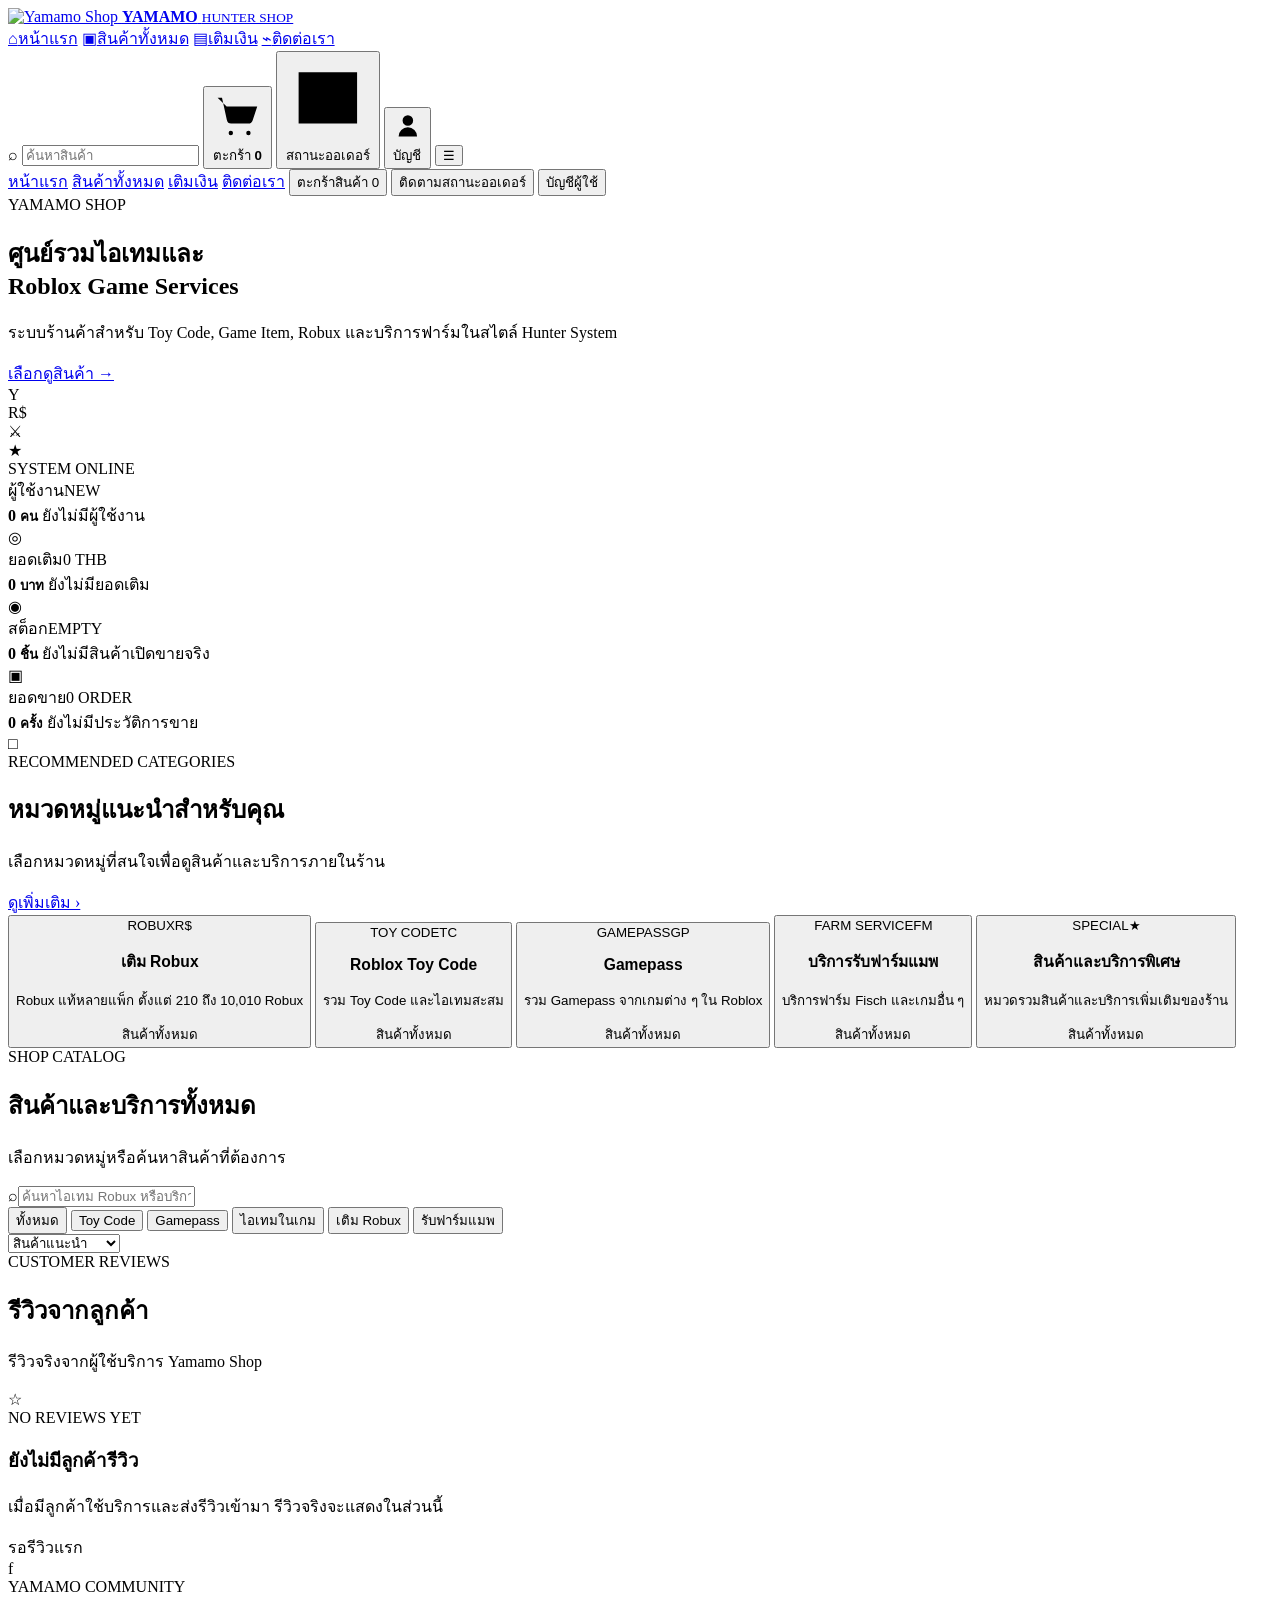
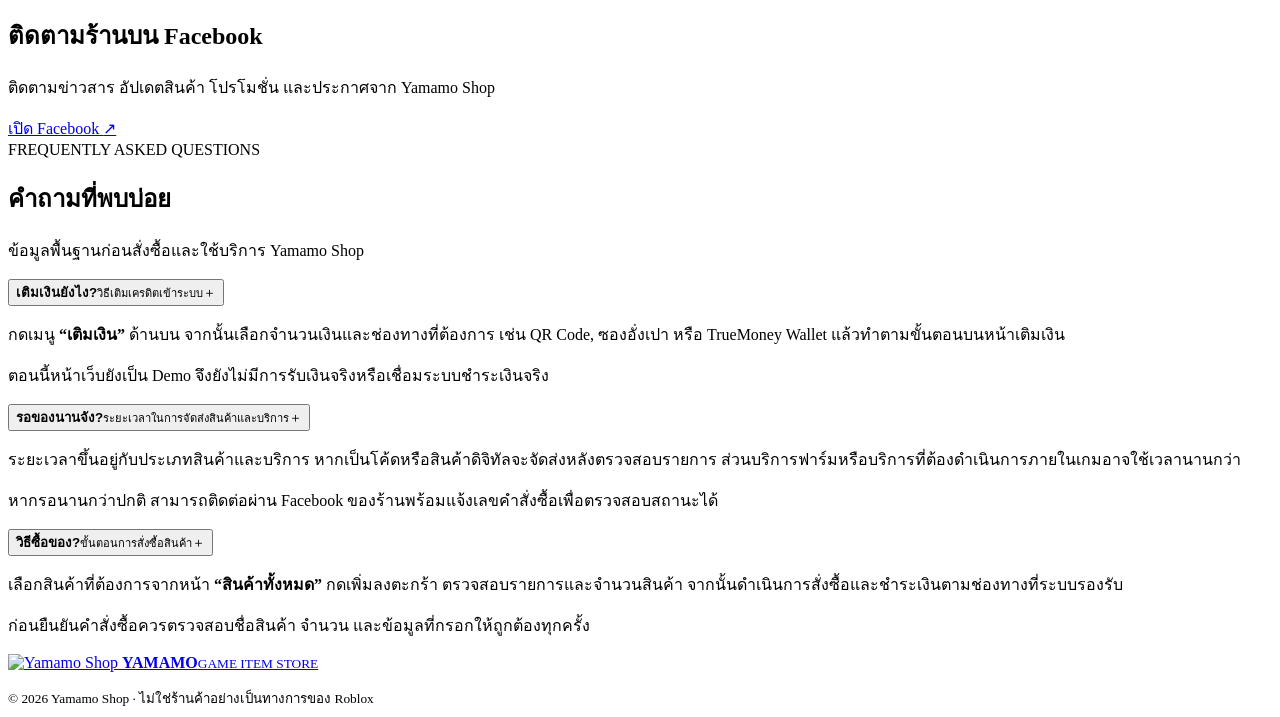
==== index.html @ cb83824d "Add Yamamo Shop homepage" ====
<!doctype html>
<html lang="th">
<head>
<meta charset="UTF-8">
<meta name="viewport" content="width=device-width,initial-scale=1">
<title>Yamamo Shop Preview</title>
<link rel="stylesheet" href="styles-1.css">
<link rel="stylesheet" href="styles-2.css">
<link rel="stylesheet" href="styles-3.css">
<link rel="stylesheet" href="styles-4.css">
<link rel="stylesheet" href="styles-5.css">
  <link rel="icon" type="image/webp" href="assets/yamamo-logo.webp">
</head>
<body>

<header class="site-header">
  <div class="nav-shell nav-list-style">
    <a class="brand brand-horizontal" href="#top" aria-label="Yamamo Shop">
      <span class="brand-badge brand-image">
          <img src="assets/yamamo-logo.webp" alt="Yamamo Shop">
        </span>
      <span class="brand-text">
        <strong>YAMAMO</strong>
        <small>HUNTER SHOP</small>
      </span>
    </a>

    <nav class="main-menu" aria-label="เมนูหลัก">
      <a href="#top" class="active"><span class="menu-icon">⌂</span><span>หน้าแรก</span></a>
      <a href="#store"><span class="menu-icon">▣</span><span>สินค้าทั้งหมด</span></a>
      <a href="./topup.html"><span class="menu-icon">▤</span><span>เติมเงิน</span></a>
      <a href="#contact"><span class="menu-icon">⌁</span><span>ติดต่อเรา</span></a>
    </nav>

    <div class="nav-actions">
      <label class="nav-search list-search">
        <span class="search-icon">⌕</span>
        <input id="header-search" placeholder="ค้นหาสินค้า" aria-label="ค้นหาสินค้า" />
      </label>

      <button class="nav-cart-button" type="button" data-action="cart" aria-label="ตะกร้าสินค้า" title="ตะกร้าสินค้า">
        <svg viewBox="0 0 24 24" aria-hidden="true"><path d="M3 4h2l2.2 10.1a2 2 0 0 0 2 1.6h7.8a2 2 0 0 0 1.9-1.4L21 8H7.1M10 20a1 1 0 1 1-2 0 1 1 0 0 1 2 0Zm8 0a1 1 0 1 1-2 0 1 1 0 0 1 2 0Z"/></svg>
        <span class="nav-cart-label">ตะกร้า</span>
        <b id="cart-count">0</b>
      </button>

      <button class="order-status-button" type="button" data-action="order-status" aria-label="ติดตามคำสั่งซื้อ" title="ติดตามคำสั่งซื้อ">
        <svg viewBox="0 0 24 24" aria-hidden="true"><path d="M4 5h16v14H4zM8 9h8M8 13h5"/></svg>
        <span>สถานะออเดอร์</span>
      </button>

      <button class="account-button" type="button" data-action="account" aria-label="บัญชีผู้ใช้" title="บัญชีผู้ใช้">
        <svg viewBox="0 0 24 24" aria-hidden="true"><path d="M12 12a4 4 0 1 0 0-8 4 4 0 0 0 0 8Zm7 8a7 7 0 0 0-14 0"/></svg>
        <span>บัญชี</span>
      </button>

      <button class="mobile-menu-toggle" type="button" aria-label="เปิดเมนู" data-action="mobile-menu">☰</button>
    </div>
  </div>

  <div class="mobile-menu-panel" id="mobile-menu-panel">
    <a href="#top">หน้าแรก</a>
    <a href="#store">สินค้าทั้งหมด</a>
    <a href="./topup.html">เติมเงิน</a>
    <a href="#contact">ติดต่อเรา</a>
    <button type="button" data-action="cart">ตะกร้าสินค้า <span id="mobile-cart-count">0</span></button>
    <button type="button" data-action="order-status">ติดตามสถานะออเดอร์</button>
    <button type="button" data-action="account">บัญชีผู้ใช้</button>
  </div>
</header>

<main id="top">
  <section class="hero-banner">
    <div class="banner-glow glow-a"></div>
    <div class="banner-glow glow-b"></div>
    <div class="banner-grid"></div>
    <div class="banner-copy">
      <span class="banner-kicker">YAMAMO SHOP</span>
      <h1>ศูนย์รวมไอเทมและ<br><span>Roblox Game Services</span></h1>
      <p>ระบบร้านค้าสำหรับ Toy Code, Game Item, Robux และบริการฟาร์มในสไตล์ Hunter System</p>
      <a href="#store" class="banner-cta">เลือกดูสินค้า <span>→</span></a>
    </div>
    <div class="banner-visual" aria-hidden="true">
      <div class="orb orb-1">Y</div>
      <div class="orb orb-2">R$</div>
      <div class="orb orb-3">⚔</div>
      <div class="orb orb-4">★</div>
    </div>
    <div class="system-panel"><span class="system-dot"></span><span>SYSTEM ONLINE</span></div>
    <div class="system-lines" aria-hidden="true"></div>
  </section>

  <section class="shop-stats reveal-zone" aria-label="สถิติร้าน">
    <article class="stat-card system-stat">
      <div class="stat-copy">
        <div class="stat-topline"><span class="stat-label">ผู้ใช้งาน</span><span class="stat-chip neutral">NEW</span></div>
        <strong class="stat-value">0 <small>คน</small></strong>
        <span class="stat-sub">ยังไม่มีผู้ใช้งาน</span>
      </div>
      <span class="stat-icon system-ring">◎</span><span class="hud-corner hud-tl"></span><span class="hud-corner hud-br"></span>
    </article>

    <article class="stat-card system-stat">
      <div class="stat-copy">
        <div class="stat-topline"><span class="stat-label">ยอดเติม</span><span class="stat-chip neutral">0 THB</span></div>
        <strong class="stat-value">0 <small>บาท</small></strong>
        <span class="stat-sub">ยังไม่มียอดเติม</span>
      </div>
      <span class="stat-icon system-ring">◉</span><span class="hud-corner hud-tl"></span><span class="hud-corner hud-br"></span>
    </article>

    <article class="stat-card system-stat">
      <div class="stat-copy">
        <div class="stat-topline"><span class="stat-label">สต็อก</span><span class="stat-chip neutral">EMPTY</span></div>
        <strong class="stat-value">0 <small>ชิ้น</small></strong>
        <span class="stat-sub">ยังไม่มีสินค้าเปิดขายจริง</span>
      </div>
      <span class="stat-icon system-ring">▣</span><span class="hud-corner hud-tl"></span><span class="hud-corner hud-br"></span>
    </article>

    <article class="stat-card system-stat">
      <div class="stat-copy">
        <div class="stat-topline"><span class="stat-label">ยอดขาย</span><span class="stat-chip neutral">0 ORDER</span></div>
        <strong class="stat-value">0 <small>ครั้ง</small></strong>
        <span class="stat-sub">ยังไม่มีประวัติการขาย</span>
      </div>
      <span class="stat-icon system-ring">□</span><span class="hud-corner hud-tl"></span><span class="hud-corner hud-br"></span>
    </article>
  </section>

  <section class="category-section reveal-zone" id="categories">
    <div class="category-heading">
      <div>
        <span class="eyebrow">RECOMMENDED CATEGORIES</span>
        <h2>หมวดหมู่แนะนำสำหรับคุณ</h2>
        <p>เลือกหมวดหมู่ที่สนใจเพื่อดูสินค้าและบริการภายในร้าน</p>
      </div>
      <a class="category-more" href="#store">ดูเพิ่มเติม <span>›</span></a>
    </div>

    <div class="category-grid">
      <button class="category-card" data-category="robux">
        <div class="category-banner category-blue"><span class="category-badge">ROBUX</span><span class="category-big-icon">R$</span><div class="category-lines"></div></div>
        <div class="category-info"><div><h3>เติม Robux</h3><p>Robux แท้หลายแพ็ก ตั้งแต่ 210 ถึง 10,010 Robux</p></div><span class="category-button">สินค้าทั้งหมด</span></div>
      </button>

      <button class="category-card" data-category="toycode">
        <div class="category-banner category-violet"><span class="category-badge">TOY CODE</span><span class="category-big-icon">TC</span><div class="category-lines"></div></div>
        <div class="category-info"><div><h3>Roblox Toy Code</h3><p>รวม Toy Code และไอเทมสะสม</p></div><span class="category-button">สินค้าทั้งหมด</span></div>
      </button>

      <button class="category-card" data-category="gamepass">
        <div class="category-banner category-indigo"><span class="category-badge">GAMEPASS</span><span class="category-big-icon">GP</span><div class="category-lines"></div></div>
        <div class="category-info"><div><h3>Gamepass</h3><p>รวม Gamepass จากเกมต่าง ๆ ใน Roblox</p></div><span class="category-button">สินค้าทั้งหมด</span></div>
      </button>

      <button class="category-card" data-category="farm">
        <div class="category-banner category-purple"><span class="category-badge">FARM SERVICE</span><span class="category-big-icon">FM</span><div class="category-lines"></div></div>
        <div class="category-info"><div><h3>บริการรับฟาร์มแมพ</h3><p>บริการฟาร์ม Fisch และเกมอื่น ๆ</p></div><span class="category-button">สินค้าทั้งหมด</span></div>
      </button>

      <button class="category-card" data-category="items">
        <div class="category-banner category-night"><span class="category-badge">SPECIAL</span><span class="category-big-icon">★</span><div class="category-lines"></div></div>
        <div class="category-info"><div><h3>สินค้าและบริการพิเศษ</h3><p>หมวดรวมสินค้าและบริการเพิ่มเติมของร้าน</p></div><span class="category-button">สินค้าทั้งหมด</span></div>
      </button>
    </div>
  </section>

  <section class="store reveal-zone" id="store">
    <div class="store-heading">
      <div><span class="eyebrow">SHOP CATALOG</span><h2>สินค้าและบริการทั้งหมด</h2><p>เลือกหมวดหมู่หรือค้นหาสินค้าที่ต้องการ</p></div>
      <label class="catalog-search"><span>⌕</span><input id="search" placeholder="ค้นหาไอเทม Robux หรือบริการ..." /></label>
    </div>

    <div class="filter-row">
      <div class="filters" id="filters">
        <button class="selected" data-filter="all">ทั้งหมด</button>
        <button data-filter="toycode">Toy Code</button>
        <button data-filter="gamepass">Gamepass</button>
        <button data-filter="items">ไอเทมในเกม</button>
        <button data-filter="robux">เติม Robux</button>
        <button data-filter="farm">รับฟาร์มแมพ</button>
      </div>
      <select id="sort" aria-label="เรียงสินค้า">
        <option value="featured">สินค้าแนะนำ</option>
        <option value="low">ราคา: ต่ำ → สูง</option>
        <option value="high">ราคา: สูง → ต่ำ</option>
      </select>
    </div>

    <div id="products" class="product-grid"></div>
  </section>

  <section class="reviews reveal-zone" aria-labelledby="reviews-title">
    <div class="review-heading">
      <div><span class="eyebrow">CUSTOMER REVIEWS</span><h2 id="reviews-title">รีวิวจากลูกค้า</h2><p>รีวิวจริงจากผู้ใช้บริการ Yamamo Shop</p></div>
    </div>
    <div class="empty-review-card">
      <div class="empty-review-icon">☆</div>
      <div class="empty-review-copy"><span class="empty-review-kicker">NO REVIEWS YET</span><h3>ยังไม่มีลูกค้ารีวิว</h3><p>เมื่อมีลูกค้าใช้บริการและส่งรีวิวเข้ามา รีวิวจริงจะแสดงในส่วนนี้</p></div>
      <div class="empty-review-status"><span class="status-pulse"></span>รอรีวิวแรก</div>
    </div>
  </section>
</main>

<section class="facebook-section reveal-zone" aria-label="Facebook">
  <div class="facebook-card">
    <div class="facebook-left">
      <div class="facebook-icon" aria-hidden="true">f</div>
      <div class="facebook-copy"><span class="facebook-kicker">YAMAMO COMMUNITY</span><h2>ติดตามร้านบน Facebook</h2><p>ติดตามข่าวสาร อัปเดตสินค้า โปรโมชั่น และประกาศจาก Yamamo Shop</p></div>
    </div>
    <a class="facebook-button" href="https://www.facebook.com/profile.php?id=100072035561950" target="_blank" rel="noopener noreferrer">เปิด Facebook <span>↗</span></a>
  </div>
</section>

<section class="faq-section reveal-zone" id="faq">
  <div class="faq-heading"><div><span class="eyebrow">FREQUENTLY ASKED QUESTIONS</span><h2>คำถามที่พบบ่อย</h2><p>ข้อมูลพื้นฐานก่อนสั่งซื้อและใช้บริการ Yamamo Shop</p></div></div>

  <div class="faq-list">
    <article class="faq-item">
      <button class="faq-question" type="button" aria-expanded="false"><span><b>เติมเงินยังไง?</b><small>วิธีเติมเครดิตเข้าระบบ</small></span><span class="faq-toggle">＋</span></button>
      <div class="faq-answer"><div><p>กดเมนู <strong>“เติมเงิน”</strong> ด้านบน จากนั้นเลือกจำนวนเงินและช่องทางที่ต้องการ เช่น QR Code, ซองอั่งเปา หรือ TrueMoney Wallet แล้วทำตามขั้นตอนบนหน้าเติมเงิน</p><p class="faq-note">ตอนนี้หน้าเว็บยังเป็น Demo จึงยังไม่มีการรับเงินจริงหรือเชื่อมระบบชำระเงินจริง</p></div></div>
    </article>

    <article class="faq-item">
      <button class="faq-question" type="button" aria-expanded="false"><span><b>รอของนานจัง?</b><small>ระยะเวลาในการจัดส่งสินค้าและบริการ</small></span><span class="faq-toggle">＋</span></button>
      <div class="faq-answer"><div><p>ระยะเวลาขึ้นอยู่กับประเภทสินค้าและบริการ หากเป็นโค้ดหรือสินค้าดิจิทัลจะจัดส่งหลังตรวจสอบรายการ ส่วนบริการฟาร์มหรือบริการที่ต้องดำเนินการภายในเกมอาจใช้เวลานานกว่า</p><p class="faq-note">หากรอนานกว่าปกติ สามารถติดต่อผ่าน Facebook ของร้านพร้อมแจ้งเลขคำสั่งซื้อเพื่อตรวจสอบสถานะได้</p></div></div>
    </article>

    <article class="faq-item">
      <button class="faq-question" type="button" aria-expanded="false"><span><b>วิธีซื้อของ?</b><small>ขั้นตอนการสั่งซื้อสินค้า</small></span><span class="faq-toggle">＋</span></button>
      <div class="faq-answer"><div><p>เลือกสินค้าที่ต้องการจากหน้า <strong>“สินค้าทั้งหมด”</strong> กดเพิ่มลงตะกร้า ตรวจสอบรายการและจำนวนสินค้า จากนั้นดำเนินการสั่งซื้อและชำระเงินตามช่องทางที่ระบบรองรับ</p><p class="faq-note">ก่อนยืนยันคำสั่งซื้อควรตรวจสอบชื่อสินค้า จำนวน และข้อมูลที่กรอกให้ถูกต้องทุกครั้ง</p></div></div>
    </article>
  </div>
</section>

<footer class="site-footer" id="contact">
  <a class="brand footer-brand" href="#top">
    <span class="brand-badge brand-image"><img src="assets/yamamo-logo.webp" alt="Yamamo Shop"></span>
    <span class="brand-text"><strong>YAMAMO</strong><small>GAME ITEM STORE</small></span>
  </a>
  <p></p>
  <small>© 2026 Yamamo Shop · ไม่ใช่ร้านค้าอย่างเป็นทางการของ Roblox</small>
</footer>

<dialog id="modal">
  <div class="modal-top"><strong id="modal-label">YAMAMO SHOP</strong><button id="close-modal" aria-label="ปิด">✕</button></div>
  <div id="modal-body"></div>
</dialog>

<div id="toast" role="status"></div>

<script src="app-1.js"></script>
<script src="app-2.js"></script>
</body>
</html>
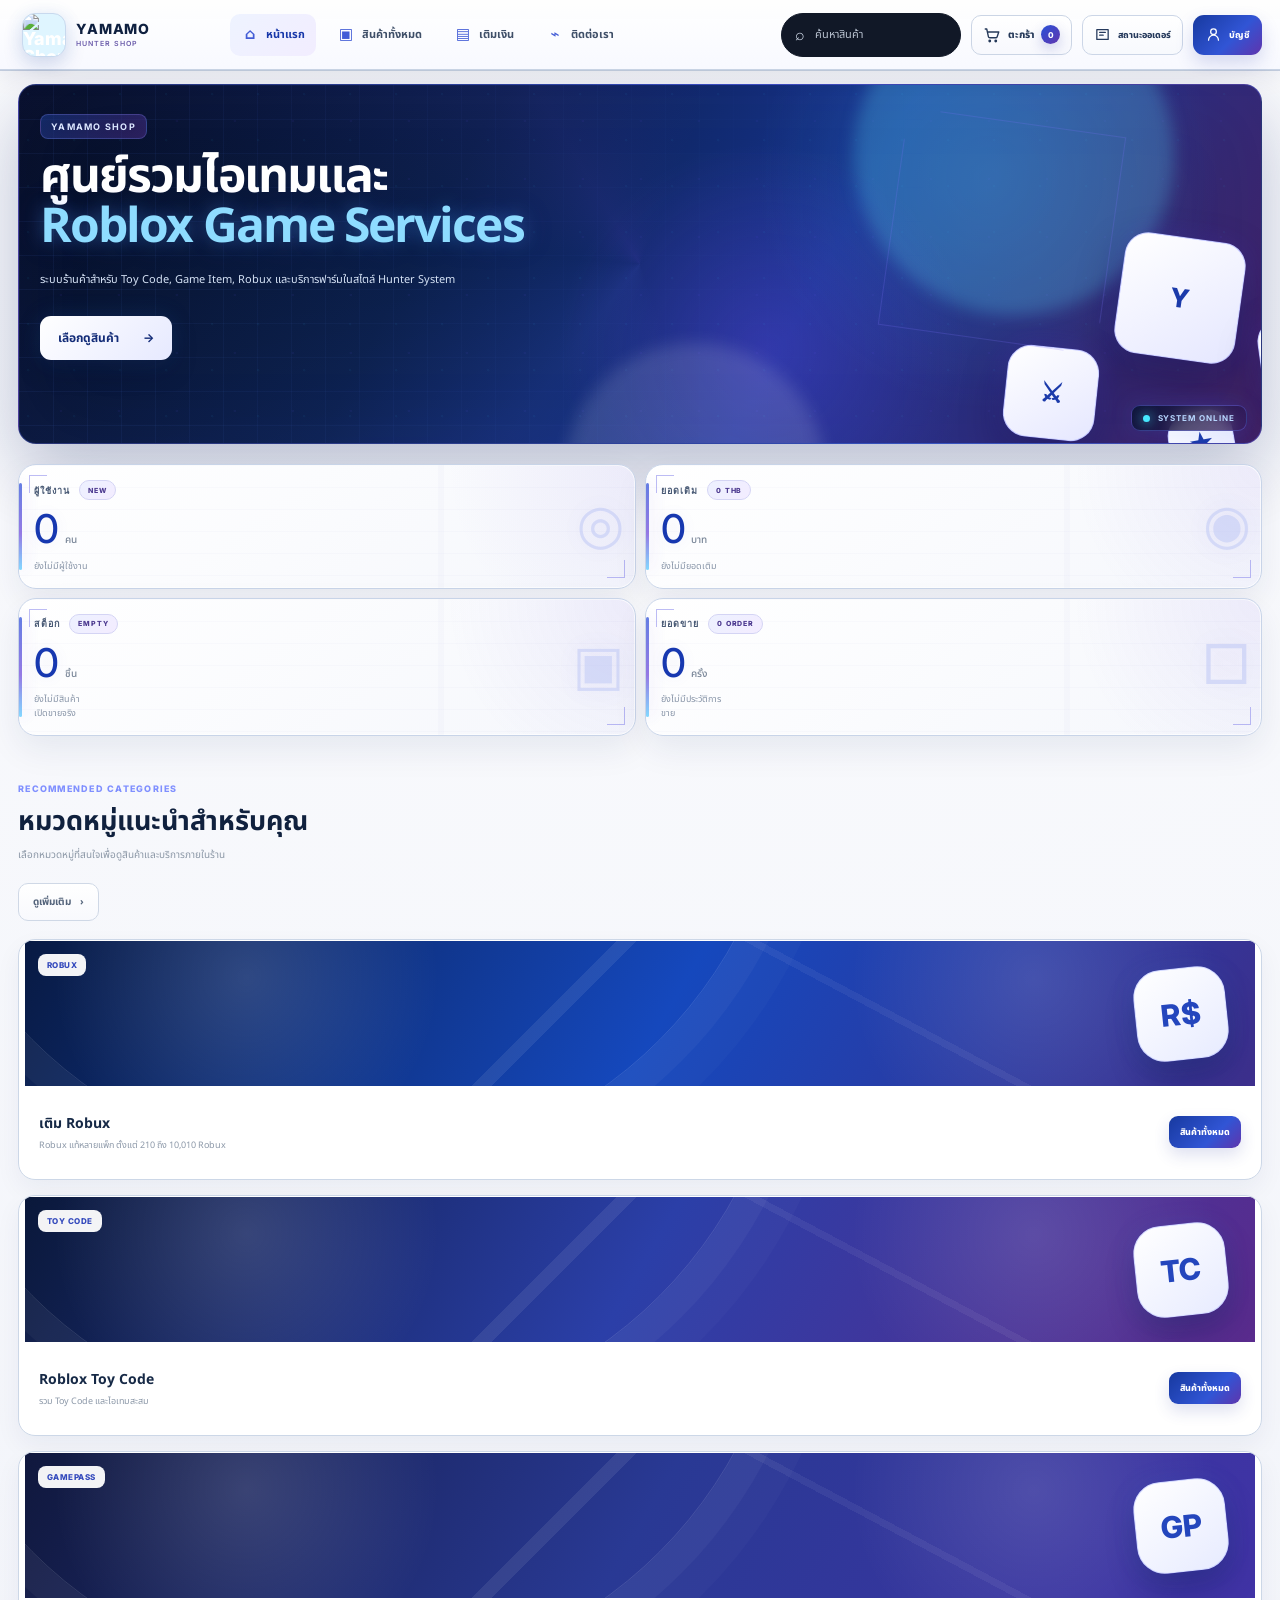
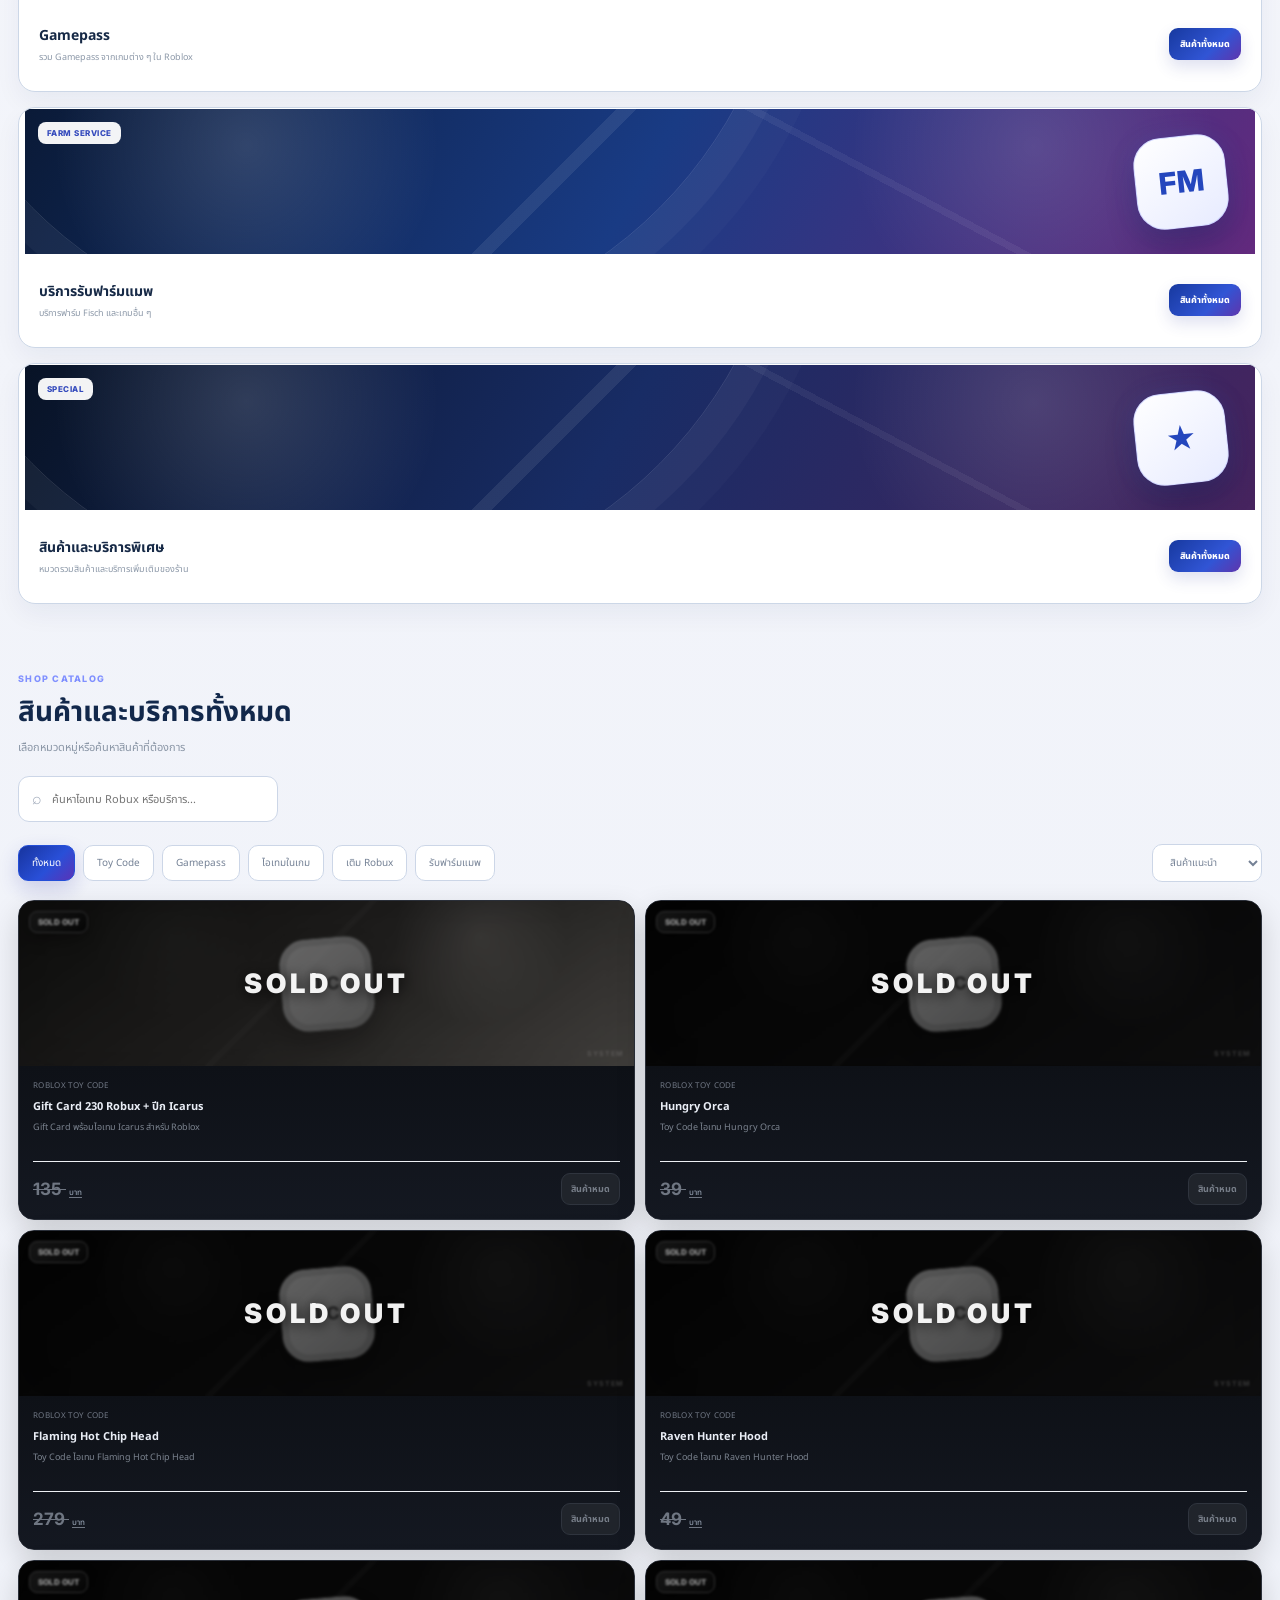
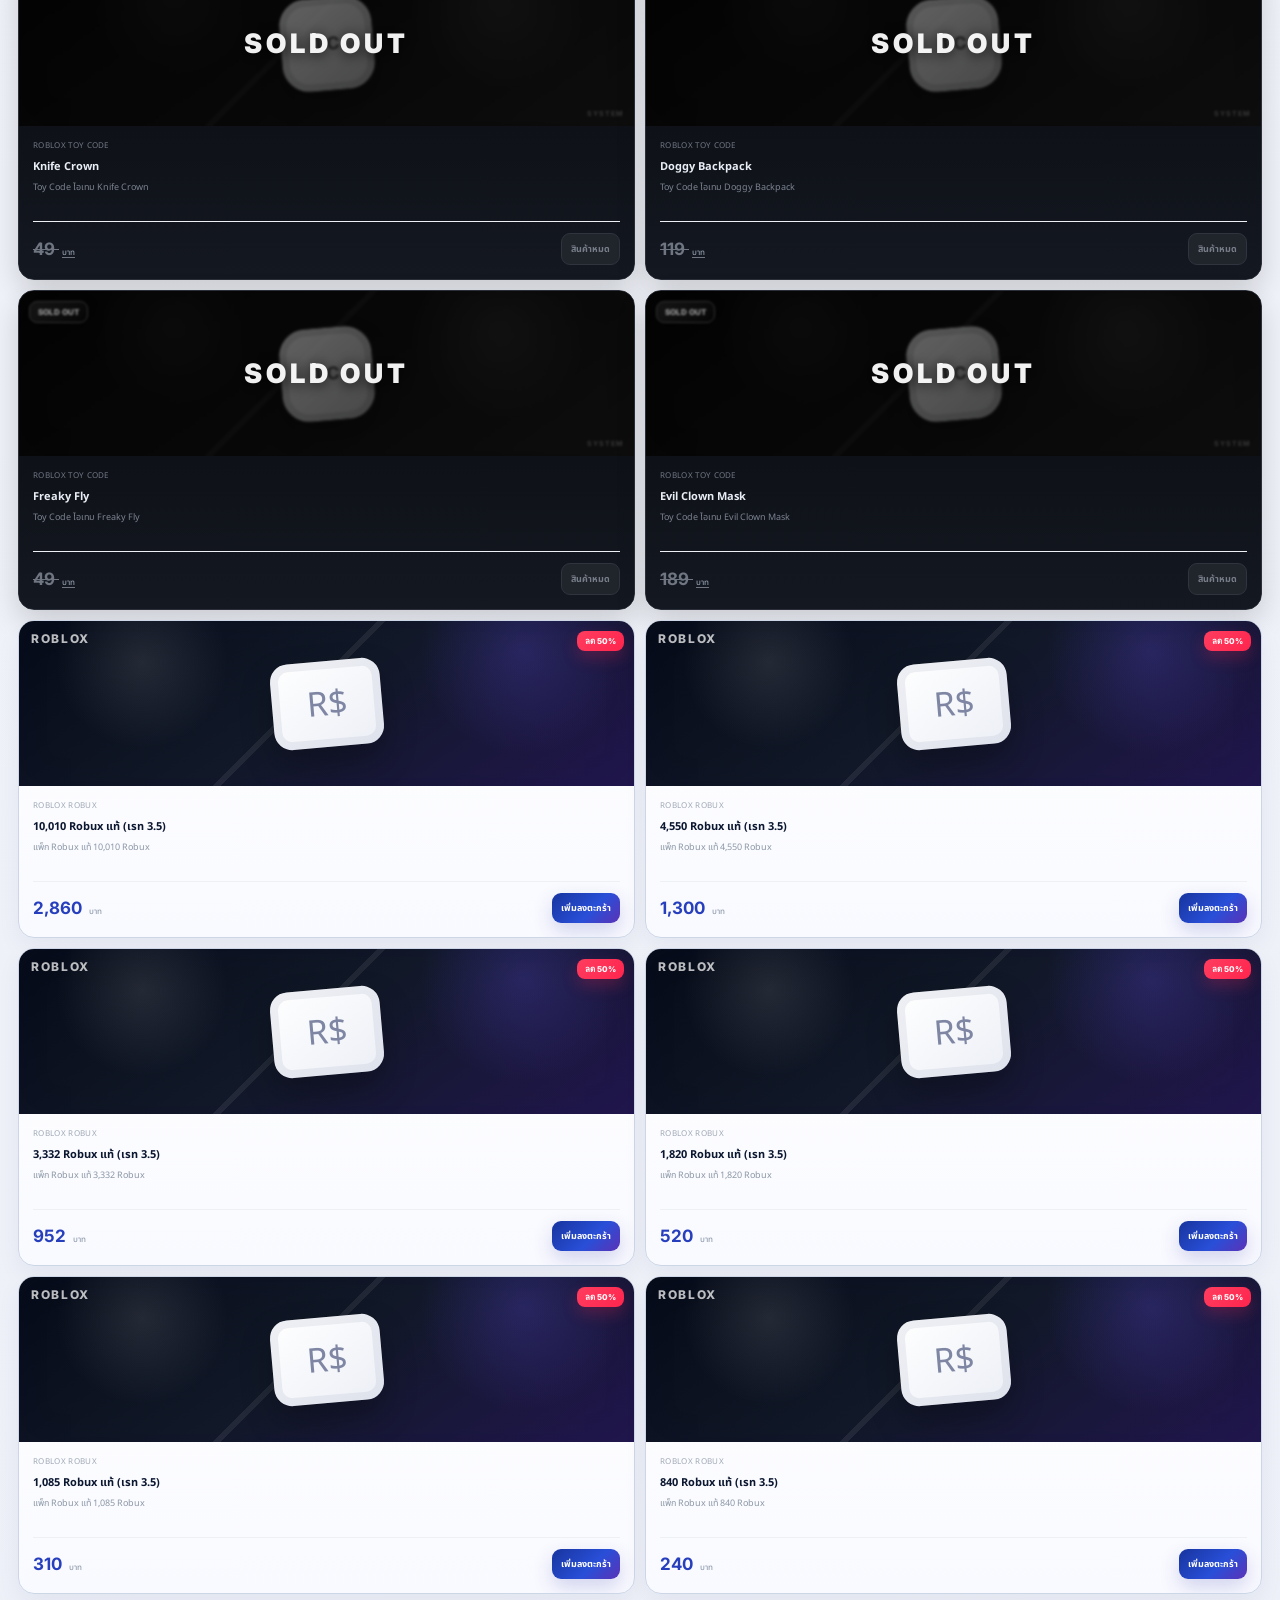
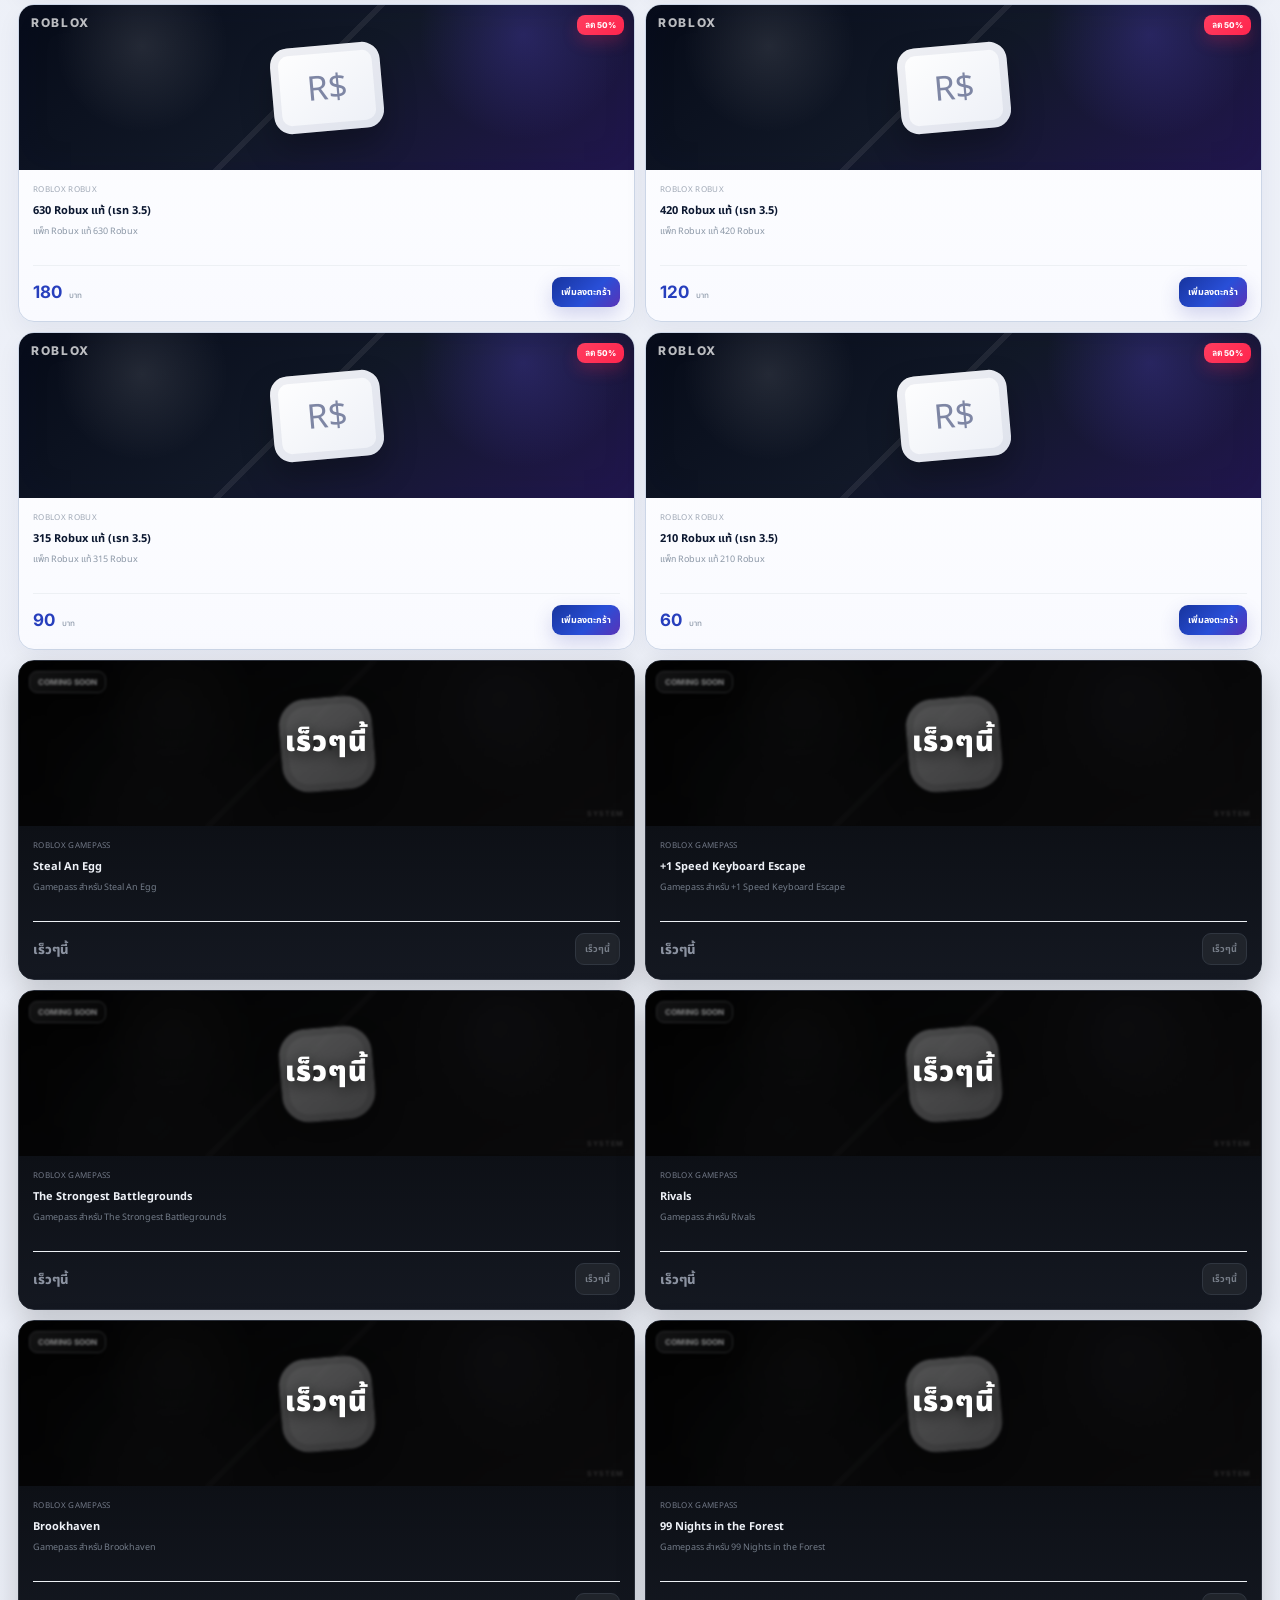
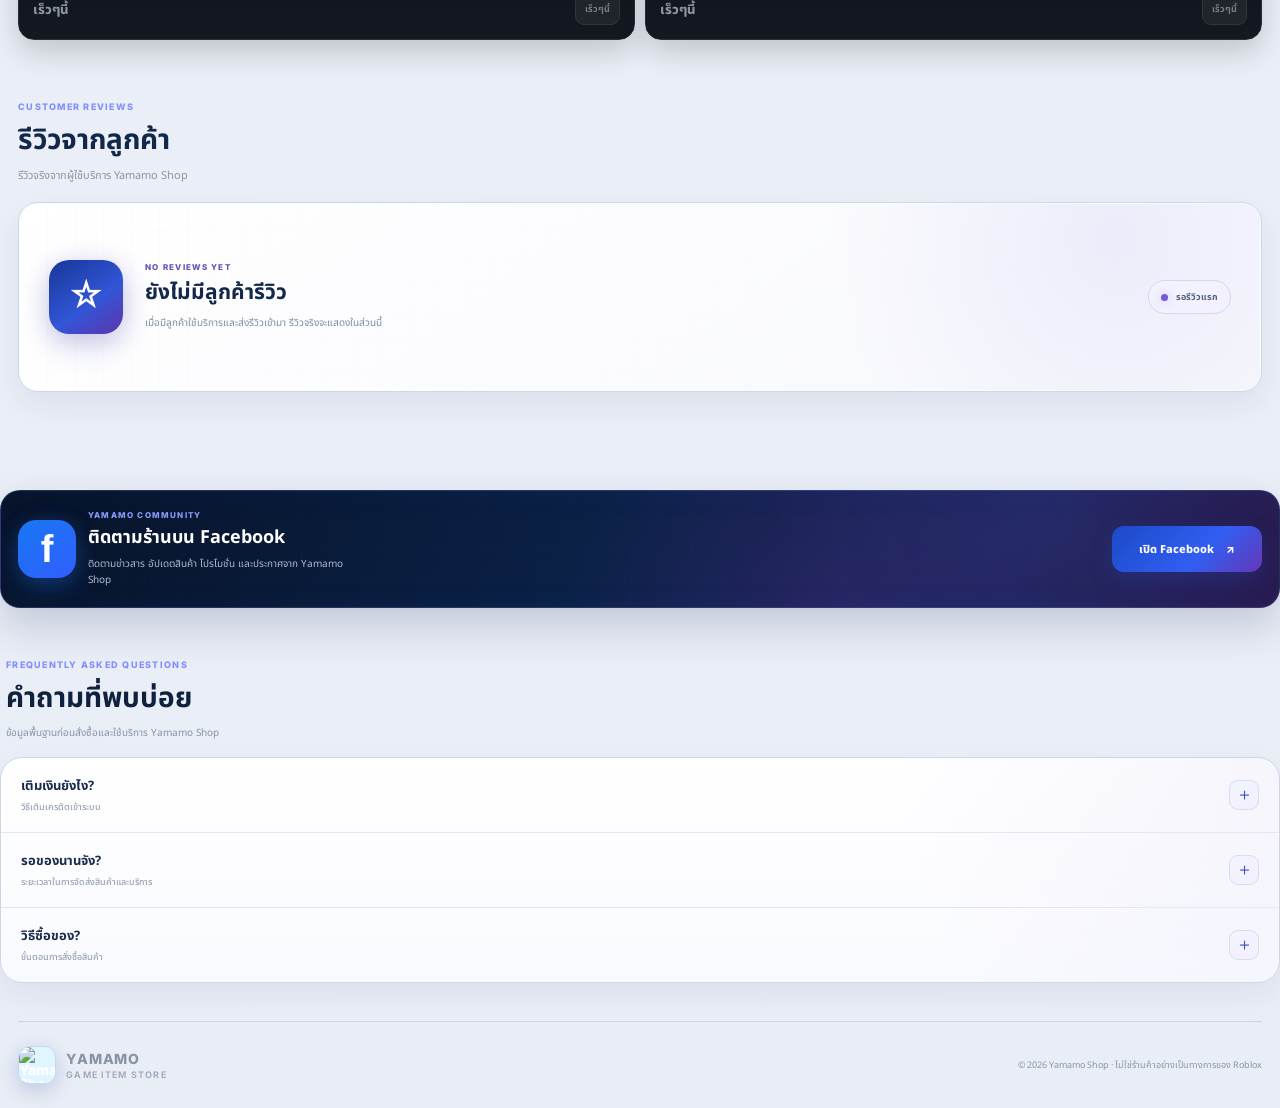
==== commit cee92f07: "Fix production asset references" ====
--- a/index.html
+++ b/index.html
@@ -3,12 +3,22 @@
 <head>
 <meta charset="UTF-8">
 <meta name="viewport" content="width=device-width,initial-scale=1">
-<title>Yamamo Shop Preview</title>
-<link rel="stylesheet" href="styles-1.css">
-<link rel="stylesheet" href="styles-2.css">
-<link rel="stylesheet" href="styles-3.css">
-<link rel="stylesheet" href="styles-4.css">
-<link rel="stylesheet" href="styles-5.css">
+<title>Yamamo Shop — Portfolio Demo</title>
+<link rel="stylesheet" href="style-01.css">
+<link rel="stylesheet" href="style-02.css">
+<link rel="stylesheet" href="style-03.css">
+<link rel="stylesheet" href="style-04.css">
+<link rel="stylesheet" href="style-05.css">
+<link rel="stylesheet" href="style-06.css">
+<link rel="stylesheet" href="style-07.css">
+<link rel="stylesheet" href="style-08.css">
+<link rel="stylesheet" href="style-09.css">
+<link rel="stylesheet" href="style-10.css">
+<link rel="stylesheet" href="style-11.css">
+<link rel="stylesheet" href="style-12.css">
+<link rel="stylesheet" href="style-13.css">
+<link rel="stylesheet" href="style-14.css">
+<link rel="stylesheet" href="style-15.css">
   <link rel="icon" type="image/webp" href="assets/yamamo-logo.webp">
 </head>
 <body>
@@ -250,7 +260,7 @@
 
 <div id="toast" role="status"></div>
 
-<script src="app-1.js"></script>
-<script src="app-2.js"></script>
+<script src="app-01.js"></script>
+<script src="app-02.js"></script>
 </body>
 </html>
--- a/style-01.css
+++ b/style-01.css
@@ -0,0 +1,225 @@
+@import url('https://fonts.googleapis.com/css2?family=Noto+Sans+Thai:wght@400;500;600;700;800&family=Inter:wght@400;500;600;700;800&display=swap');
+
+:root{
+  color-scheme: light;
+  --bg:#f4f7fb;
+  --surface:#ffffff;
+  --surface-2:#f8faff;
+  --ink:#1e2b3b;
+  --muted:#78869a;
+  --line:#dfe6ef;
+  --blue:#6b7cff;
+  --blue-strong:#4c63f2;
+  --blue-soft:#eef2ff;
+  --blue-ghost:#f5f7ff;
+  --cyan:#56bde9;
+  --success:#1aa97a;
+  --shadow:0 12px 34px rgba(67,87,124,.08);
+}
+
+*{box-sizing:border-box}
+html{scroll-behavior:smooth;scroll-padding-top:92px}
+body{
+  margin:0;
+  min-height:100vh;
+  background:
+    radial-gradient(circle at 50% -10%,#ffffff 0,#f7f9fd 42%,#f3f6fb 100%);
+  color:var(--ink);
+  font-family:'Noto Sans Thai','Inter',system-ui,sans-serif;
+  -webkit-font-smoothing:antialiased;
+}
+button,input,select{font:inherit}
+button,a{cursor:pointer}
+a{text-decoration:none;color:inherit}
+button{border:0;background:none;color:inherit}
+button,input,select{outline:none}
+button:focus-visible,a:focus-visible,input:focus-visible,select:focus-visible{
+  outline:3px solid rgba(107,124,255,.25);
+  outline-offset:3px;
+}
+
+/* header */
+.site-header{
+  position:sticky;
+  top:0;
+  z-index:20;
+  padding:10px 12px 0;
+  background:rgba(244,247,251,.88);
+  backdrop-filter:blur(18px);
+}
+.nav-shell{
+  width:min(1400px,100%);
+  min-height:72px;
+  margin:auto;
+  padding:10px 14px 10px 18px;
+  display:flex;
+  align-items:center;
+  gap:20px;
+  background:#fff;
+  border:1px solid var(--line);
+  border-radius:18px;
+  box-shadow:0 8px 26px rgba(48,70,100,.05);
+}
+.brand{display:flex;align-items:center;gap:10px;flex:0 0 auto}
+.brand-badge{
+  width:42px;height:42px;
+  display:grid;place-items:center;
+  border-radius:13px;
+  color:#fff;
+  background:linear-gradient(145deg,#5668f6,#7e8bff);
+  font:800 18px/1 'Inter',sans-serif;
+  box-shadow:0 8px 18px rgba(85,102,246,.2);
+}
+.brand-text strong{
+  display:block;
+  font:800 14px/1 'Inter',sans-serif;
+  letter-spacing:.06em;
+}
+.brand-text small{
+  display:block;
+  margin-top:4px;
+  color:#9aa6b5;
+  font:600 7px/1 'Inter',sans-serif;
+  letter-spacing:.14em;
+}
+.nav-search{
+  margin-left:auto;
+  width:min(220px,20vw);
+  display:flex;align-items:center;gap:8px;
+  padding:10px 14px;
+  border:1px solid var(--line);
+  border-radius:999px;
+  background:#fbfcfe;
+  color:#9aa6b4;
+}
+.nav-search input{
+  width:100%;
+  min-width:0;
+  border:0;
+  background:transparent;
+  color:var(--ink);
+  font-size:11px;
+}
+.nav-search input::placeholder{color:#a5afbc}
+.search-icon{font-size:16px}
+.nav-links{display:flex;align-items:center;gap:8px}
+.nav-links a,.nav-links button{
+  position:relative;
+  width:38px;height:38px;
+  display:grid;place-items:center;
+  border-radius:11px;
+  color:#99a4b2;
+  transition:.2s;
+}
+.nav-links a:hover,.nav-links button:hover,.nav-links .active{
+  color:var(--blue);
+  background:var(--blue-ghost);
+}
+.cart-icon-button b{
+  position:absolute;
+  right:2px;top:2px;
+  min-width:16px;height:16px;
+  display:grid;place-items:center;
+  padding:0 4px;
+  border-radius:999px;
+  color:#fff;
+  background:var(--blue);
+  font:700 8px/1 'Inter',sans-serif;
+}
+.login-button{
+  display:flex;align-items:center;gap:8px;
+  padding:11px 17px;
+  border:1px solid #d4dce7;
+  border-radius:11px;
+  background:#fff;
+  color:#4b596c;
+  font-size:11px;
+  font-weight:600;
+  transition:.2s;
+}
+.login-button:hover{border-color:#bbc8db;background:#f9fbff}
+
+main{width:min(1280px,calc(100% - 36px));margin:0 auto}
+
+/* hero banner */
+.hero-banner{
+  position:relative;
+  min-height:340px;
+  margin:28px 0 20px;
+  padding:42px 50px;
+  overflow:hidden;
+  isolation:isolate;
+  border-radius:22px;
+  color:#fff;
+  background:
+    linear-gradient(110deg,#344dd7 0%,#566cf3 42%,#6f80ff 68%,#5674df 100%);
+  box-shadow:0 22px 55px rgba(67,87,180,.16);
+}
+.banner-grid{
+  position:absolute;inset:0;z-index:-1;
+  background:
+    linear-gradient(rgba(255,255,255,.055) 1px,transparent 1px),
+    linear-gradient(90deg,rgba(255,255,255,.055) 1px,transparent 1px);
+  background-size:38px 38px;
+  mask-image:linear-gradient(to right,#000,transparent 75%);
+}
+.banner-glow{position:absolute;border-radius:50%;filter:blur(8px);z-index:-1}
+.glow-a{width:320px;height:320px;right:7%;top:-90px;background:rgba(97,227,255,.23)}
+.glow-b{width:260px;height:260px;left:44%;bottom:-160px;background:rgba(255,255,255,.13)}
+.banner-copy{max-width:650px;position:relative;z-index:2}
+.banner-kicker{
+  display:inline-block;
+  margin-bottom:14px;
+  padding:7px 10px;
+  border-radius:8px;
+  background:rgba(255,255,255,.14);
+  border:1px solid rgba(255,255,255,.15);
+  font:700 9px/1 'Inter',sans-serif;
+  letter-spacing:.14em;
+}
+.banner-copy h1{
+  margin:0;
+  font-size:clamp(38px,5vw,70px);
+  line-height:1.04;
+  letter-spacing:-.04em;
+}
+.banner-copy h1 span{color:#dff3ff}
+.banner-copy p{margin:18px 0 0;color:#e6ebff;font-size:14px}
+.banner-cta{
+  display:inline-flex;align-items:center;gap:24px;
+  margin-top:28px;
+  padding:13px 18px;
+  border-radius:11px;
+  color:#4254cf;
+  background:#fff;
+  font-size:12px;
+  font-weight:700;
+  box-shadow:0 10px 22px rgba(34,50,150,.16);
+}
+.banner-visual{position:absolute;right:45px;top:42px;width:360px;height:260px}
+.orb{
+  position:absolute;
+  display:grid;place-items:center;
+  border-radius:24px;
+  color:#5368ee;
+  background:rgba(255,255,255,.95);
+  box-shadow:0 18px 40px rgba(28,44,128,.2);
+  font:800 26px/1 'Inter',sans-serif;
+  transform:rotate(var(--r));
+}
+.orb-1{width:122px;height:122px;right:112px;top:16px;--r:8deg}
+.orb-2{width:88px;height:88px;right:5px;top:94px;--r:-8deg}
+.orb-3{width:92px;height:92px;left:12px;top:126px;--r:6deg}
+.orb-4{width:66px;height:66px;right:118px;bottom:4px;--r:-10deg}
+.banner-corner{
+  position:absolute;
+  left:-46px;top:24px;
+  width:190px;
+  padding:7px 0;
+  text-align:center;
+  transform:rotate(-35deg);
+  color:#5c61df;
+  background:#fff;
+  font:800 10px/1 'Inter',sans-serif;
+  letter-spacing:.1em;
+}
--- a/style-02.css
+++ b/style-02.css
@@ -0,0 +1,117 @@
+/* stats */
+.shop-stats{
+  display:grid;
+  grid-template-columns:repeat(2,minmax(0,1fr));
+  gap:16px;
+  margin:0 0 22px;
+}
+.stat-card{
+  min-height:116px;
+  padding:22px 24px;
+  display:flex;align-items:center;justify-content:space-between;
+  overflow:hidden;
+  border:1px solid var(--line);
+  border-radius:18px;
+  background:#fff;
+  box-shadow:0 8px 24px rgba(58,77,108,.035);
+}
+.stat-label{display:block;color:#758397;font-size:12px}
+.stat-value{
+  display:block;
+  margin-top:4px;
+  color:#7384ff;
+  font:500 clamp(28px,3.1vw,42px)/1.1 'Inter','Noto Sans Thai',sans-serif;
+  letter-spacing:-.04em;
+}
+.stat-value small{font-size:10px;color:#778496;letter-spacing:0}
+.stat-icon{
+  margin-right:-12px;
+  color:#c5c5ff;
+  font-size:96px;
+  line-height:1;
+  opacity:.75;
+}
+
+/* recommendation */
+.recommended-section{padding:6px 0 20px}
+.section-title-row{display:flex;align-items:center;justify-content:space-between;margin-bottom:18px}
+.section-title{display:flex;align-items:center;gap:13px}
+.title-icon{
+  width:34px;height:34px;display:grid;place-items:center;
+  border-radius:11px;
+  color:#7182ff;background:#eef1ff;
+}
+.section-title h2{margin:0;color:#7585ff;font-size:16px}
+.section-title p{margin:3px 0 0;color:#8b96a5;font-size:10px}
+.more-button{
+  padding:9px 14px;
+  border:1px solid var(--line);
+  border-radius:9px;
+  background:#fff;
+  color:#667386;
+  font-size:10px;
+}
+.featured-grid{display:grid;grid-template-columns:1fr 1fr;gap:16px}
+.feature-card{
+  overflow:hidden;
+  text-align:left;
+  border:1px solid var(--line);
+  border-radius:17px;
+  background:#fff;
+  transition:.25s;
+  box-shadow:0 8px 25px rgba(54,72,102,.035);
+}
+.feature-card:hover{transform:translateY(-4px);box-shadow:var(--shadow);border-color:#cad4ff}
+.feature-art{
+  height:156px;
+  position:relative;
+  overflow:hidden;
+  background:
+    radial-gradient(circle at 76% 32%,rgba(255,255,255,.25),transparent 22%),
+    linear-gradient(120deg,#364bd8,#6d5be8 45%,#566cff);
+}
+.feature-egg .feature-art{
+  background:linear-gradient(120deg,#354ed7,#585ee8 45%,#6d7dff);
+}
+.feature-art:before{
+  content:'';
+  position:absolute;inset:0;
+  background:
+    linear-gradient(135deg,transparent 0 45%,rgba(255,255,255,.08) 45% 47%,transparent 47%),
+    linear-gradient(25deg,transparent 0 62%,rgba(255,255,255,.07) 62% 64%,transparent 64%);
+}
+.feature-chip{
+  position:absolute;left:12px;top:12px;
+  padding:7px 10px;border-radius:8px;
+  color:#4f5fd2;background:#fff;
+  font:800 8px/1 'Inter',sans-serif;
+}
+.mini-circle{
+  position:absolute;
+  display:grid;place-items:center;
+  border-radius:50%;
+  background:#fff;
+  color:#5367ef;
+  box-shadow:0 10px 24px rgba(33,44,130,.22);
+  font:800 18px/1 'Inter',sans-serif;
+}
+.mini-a{width:76px;height:76px;left:35%;top:47px}
+.mini-b{width:58px;height:58px;right:17%;top:25px}
+.mini-c{width:52px;height:52px;right:7%;bottom:12px}
+.egg-shape{
+  position:absolute;left:50%;top:50%;
+  transform:translate(-50%,-48%);
+  font-size:94px;
+  filter:drop-shadow(0 18px 18px rgba(28,42,150,.22));
+}
+.egg-light{
+  position:absolute;left:50%;top:50%;
+  transform:translate(-50%,-50%);
+  width:210px;height:110px;border-radius:50%;
+  border:1px solid rgba(255,255,255,.45);
+  box-shadow:0 0 40px rgba(255,255,255,.25);
+}
+.feature-info{position:relative;padding:12px 13px 10px}
+.feature-info strong{display:block;color:#7b83ff;font-size:17px}
+.feature-info span{display:block;margin-top:4px;color:#8995a5;font-size:10px}
+.feature-info b{position:absolute;right:12px;bottom:10px;color:#7b83ff;font:600 10px/1 'Inter',sans-serif}
--- a/style-03.css
+++ b/style-03.css
@@ -0,0 +1,147 @@
+/* store */
+.store{padding:28px 0 50px}
+.store-heading{display:flex;align-items:end;justify-content:space-between;gap:20px}
+.eyebrow{
+  display:block;
+  margin-bottom:8px;
+  color:#8090ff;
+  font:800 9px/1 'Inter',sans-serif;
+  letter-spacing:.14em;
+}
+.store-heading h2,.review-heading h2{margin:0;font-size:28px}
+.store-heading p,.review-heading p{margin:5px 0 0;color:#8a96a6;font-size:11px}
+.catalog-search{
+  width:260px;
+  display:flex;align-items:center;gap:8px;
+  padding:10px 13px;
+  border:1px solid var(--line);
+  border-radius:11px;
+  background:#fff;color:#a0aaba;
+}
+.catalog-search input{width:100%;border:0;background:transparent;font-size:11px}
+.filter-row{
+  display:flex;align-items:center;justify-content:space-between;gap:15px;
+  margin:22px 0 18px;
+}
+.filters{display:flex;flex-wrap:wrap;gap:8px}
+.filters button,select{
+  padding:9px 13px;
+  border:1px solid var(--line);
+  border-radius:10px;
+  background:#fff;
+  color:#748195;
+  font-size:10px;
+}
+.filters button.selected{
+  color:#fff;
+  border-color:#6779ff;
+  background:linear-gradient(135deg,#7384ff,#5f72f5);
+}
+.product-grid{display:grid;grid-template-columns:repeat(4,minmax(0,1fr));gap:14px}
+.product-card{
+  overflow:hidden;
+  border:1px solid var(--line);
+  border-radius:16px;
+  background:#fff;
+  box-shadow:0 7px 20px rgba(59,77,106,.03);
+  transition:.25s;
+}
+.product-card:hover{transform:translateY(-4px);box-shadow:var(--shadow);border-color:#cdd7ff}
+.product-art{
+  height:200px;
+  position:relative;
+  display:grid;place-items:center;
+  overflow:hidden;
+  background:linear-gradient(145deg,var(--art-a),var(--art-b));
+}
+.product-art:before{
+  content:'';
+  position:absolute;inset:0;
+  background:
+    radial-gradient(circle at 18% 30%,rgba(255,255,255,.22),transparent 18%),
+    radial-gradient(circle at 80% 20%,rgba(255,255,255,.18),transparent 16%);
+}
+.product-art .art-symbol{
+  position:relative;
+  z-index:1;
+  width:94px;height:94px;
+  display:grid;place-items:center;
+  border-radius:28px;
+  color:var(--art-a);
+  background:rgba(255,255,255,.94);
+  box-shadow:0 16px 35px rgba(34,50,140,.2);
+  font-size:42px;
+  transform:rotate(-5deg);
+}
+.product-badge{
+  position:absolute;left:10px;top:10px;z-index:2;
+  padding:6px 8px;border-radius:8px;
+  color:#5f6fee;background:rgba(255,255,255,.95);
+  font:800 8px/1 'Inter',sans-serif;
+}
+.product-info{padding:14px}
+.game-name{color:#a0a9b6;font-size:8px;letter-spacing:.08em}
+.product-info h3{margin:6px 0 5px;font-size:14px}
+.product-info p{margin:0;color:#8b97a6;font-size:9px;min-height:32px}
+.product-bottom{
+  display:flex;align-items:center;justify-content:space-between;gap:8px;
+  margin-top:12px;padding-top:11px;border-top:1px solid #edf0f4;
+}
+.price{color:#6474ef;font:700 17px/1 'Inter','Noto Sans Thai',sans-serif}
+.price small{font-size:8px;color:#929dad;font-weight:500;margin-left:3px}
+.add-button{
+  padding:8px 9px;border-radius:9px;
+  color:#fff;background:#687aff;
+  font-size:9px;font-weight:700;
+}
+.empty{grid-column:1/-1;padding:50px;text-align:center;color:#8793a2}
+
+/* reviews */
+.reviews{padding:12px 0 70px}
+.review-heading{display:flex;align-items:end;justify-content:space-between;margin-bottom:18px}
+.review-controls{display:flex;gap:8px}
+.review-controls button{
+  width:34px;height:34px;border:1px solid var(--line);
+  border-radius:10px;background:#fff;color:#6d7df3;font-size:20px;
+}
+.review-track{
+  display:grid;
+  grid-auto-flow:column;
+  grid-auto-columns:minmax(290px,1fr);
+  gap:14px;
+  overflow-x:auto;
+  scroll-snap-type:x mandatory;
+  scrollbar-width:thin;
+  scrollbar-color:#cbd4ff #edf1f8;
+  padding-bottom:12px;
+}
+.review-card{
+  scroll-snap-align:start;
+  min-height:170px;
+  padding:18px;
+  border:1px solid var(--line);
+  border-radius:16px;
+  background:#fff;
+}
+.review-user{display:flex;align-items:center;gap:10px}
+.review-user>span{
+  width:38px;height:38px;display:grid;place-items:center;
+  border-radius:50%;color:#fff;background:#7586ff;font-weight:700;
+}
+.review-user strong{display:block;font-size:11px}
+.review-user small{display:block;margin-top:3px;color:#99a4b2;font-size:8px}
+.stars{margin:14px 0 8px;color:#f7b84a;letter-spacing:1px}
+.review-card p{margin:0;color:#7b8796;font-size:11px;line-height:1.7}
+.demo-note{text-align:right;color:#a0a9b6;font-size:8px}
+
+/* footer */
+.site-footer{
+  width:min(1280px,calc(100% - 36px));
+  margin:0 auto 24px;
+  padding:24px 0 0;
+  display:flex;align-items:center;justify-content:space-between;gap:18px;
+  border-top:1px solid var(--line);
+  color:#8995a5;
+}
+.footer-brand .brand-badge{width:34px;height:34px;font-size:14px}
+.site-footer p,.site-footer small{font-size:9px}
--- a/style-04.css
+++ b/style-04.css
@@ -0,0 +1,214 @@
+/* modal */
+dialog{
+  width:min(520px,94vw);
+  max-height:86vh;
+  padding:0;
+  overflow:hidden;
+  border:1px solid var(--line);
+  border-radius:18px;
+  color:var(--ink);
+  background:#fff;
+  box-shadow:0 30px 90px rgba(32,49,86,.2);
+}
+dialog::backdrop{background:rgba(37,49,76,.28);backdrop-filter:blur(5px)}
+.modal-top{
+  display:flex;align-items:center;justify-content:space-between;
+  padding:17px 20px;border-bottom:1px solid var(--line);
+}
+.modal-top strong{font-size:12px;color:#6070ec}
+.modal-top button{font-size:17px;color:#8f9bab}
+#modal-body{padding:20px;overflow:auto;max-height:72vh}
+.modal-title{margin:0 0 7px;font-size:24px}
+.muted{color:#8b97a6;font-size:11px;line-height:1.7}
+.form-field{display:block;margin:15px 0;color:#6c7888;font-size:10px}
+.form-field input{
+  width:100%;margin-top:6px;padding:11px 12px;
+  border:1px solid var(--line);border-radius:10px;background:#fbfcff;
+}
+.full{
+  width:100%;padding:12px 14px;border-radius:10px;
+  color:#fff;background:#697bff;font-weight:700;font-size:11px;
+}
+.cart-row{
+  display:flex;justify-content:space-between;align-items:center;gap:12px;
+  padding:13px 0;border-bottom:1px solid #edf0f4;
+}
+.cart-row strong{display:block;font-size:11px}
+.cart-row small{color:#939eac;font-size:9px}
+.quantity{display:flex;align-items:center;gap:10px;font-size:11px}
+.quantity button{
+  width:26px;height:26px;border:1px solid var(--line);
+  border-radius:8px;background:#f8faff;
+}
+.total{display:flex;justify-content:space-between;margin-top:18px;font-weight:700}
+.text-button{margin-top:12px;color:#6576f0;font-size:10px}
+.order-card{
+  padding:13px;margin:10px 0;border:1px solid var(--line);
+  border-radius:12px;background:#fbfcff;
+}
+.order-card small{display:block;margin-top:4px;color:#8c98a7;font-size:9px}
+#toast{
+  position:fixed;left:50%;bottom:28px;z-index:60;
+  transform:translate(-50%,18px);
+  padding:12px 18px;border-radius:12px;
+  color:#fff;background:#26344a;
+  font-size:10px;opacity:0;pointer-events:none;transition:.2s;
+}
+#toast.show{opacity:1;transform:translate(-50%,0)}
+
+@media(max-width:1050px){
+  .nav-search{width:180px}
+  .banner-visual{right:8px;opacity:.85}
+  .product-grid{grid-template-columns:repeat(3,1fr)}
+}
+@media(max-width:820px){
+  .nav-search{display:none}
+  .brand-text{display:none}
+  .hero-banner{padding:36px 30px}
+  .banner-visual{opacity:.35;right:-75px}
+  .featured-grid{grid-template-columns:1fr}
+  .product-grid{grid-template-columns:repeat(2,1fr)}
+  .store-heading{align-items:stretch;flex-direction:column}
+  .catalog-search{width:100%}
+}
+@media(max-width:620px){
+  .site-header{padding:7px 7px 0}
+  .nav-shell{min-height:62px;padding:8px 9px 8px 11px;border-radius:14px;gap:8px}
+  .brand-badge{width:38px;height:38px}
+  .nav-links{margin-left:auto}
+  .nav-links a,.nav-links button{width:32px;height:32px}
+  .nav-links a:nth-child(2),.nav-links button[data-action="orders"],.nav-links button[data-action="settings"]{display:none}
+  .login-button{padding:9px 10px;font-size:9px}
+  main{width:min(100% - 20px,1280px)}
+  .hero-banner{min-height:390px;margin-top:16px;padding:32px 22px}
+  .banner-copy h1{font-size:40px}
+  .banner-copy p{font-size:12px;max-width:85%}
+  .banner-visual{right:-105px;bottom:-20px;top:auto;transform:scale(.82)}
+  .shop-stats{grid-template-columns:1fr 1fr;gap:10px}
+  .stat-card{min-height:100px;padding:16px}
+  .stat-value{font-size:26px}
+  .stat-icon{font-size:64px}
+  .section-title-row{align-items:flex-start}
+  .featured-grid{gap:10px}
+  .feature-art{height:125px}
+  .filter-row{align-items:stretch;flex-direction:column}
+  .filter-row select{align-self:flex-end}
+  .product-grid{gap:10px}
+  .product-art{height:155px}
+  .product-info{padding:11px}
+  .product-info h3{font-size:12px}
+  .price{font-size:15px}
+  .add-button{padding:7px 8px}
+  .review-controls{display:none}
+  .review-track{grid-auto-columns:86%}
+  .site-footer{align-items:flex-start;flex-direction:column}
+}
+@media(max-width:420px){
+  .nav-links a.active{display:none}
+  .banner-copy h1{font-size:34px}
+  .shop-stats{grid-template-columns:1fr}
+  .product-grid{grid-template-columns:1fr 1fr}
+}
+
+/* ===== Solo Leveling inspired theme layer ===== */
+:root{
+  --ink:#0d1b2f;
+  --muted:#68788f;
+  --line:#d7e1ef;
+  --blue:#315efb;
+  --blue-strong:#1636b6;
+  --blue-soft:#eaf0ff;
+  --blue-ghost:#f3f6ff;
+  --cyan:#35d6ff;
+  --purple:#6a4cff;
+  --shadow:0 16px 40px rgba(14,35,74,.10);
+}
+
+body{
+  background:
+    radial-gradient(circle at 50% -12%,#ffffff 0,#f7f9fd 36%,#eef3fa 100%);
+}
+
+.site-header{
+  background:rgba(240,245,252,.88);
+}
+
+.nav-shell{
+  border-color:#d4deea;
+  box-shadow:0 10px 30px rgba(17,40,83,.07);
+}
+
+.brand-badge{
+  background:linear-gradient(145deg,#081a3a,#1f4fe0 68%,#6b4cff);
+  box-shadow:0 8px 20px rgba(26,61,171,.26);
+}
+
+.nav-links a:hover,
+.nav-links button:hover,
+.nav-links .active{
+  color:#2347d8;
+  background:#edf2ff;
+}
+
+.login-button{
+  color:#173258;
+  border-color:#cfd9e6;
+}
+
+.hero-banner{
+  min-height:360px;
+  background:
+    radial-gradient(circle at 75% 32%,rgba(67,216,255,.17),transparent 24%),
+    radial-gradient(circle at 60% 78%,rgba(115,77,255,.25),transparent 26%),
+    linear-gradient(118deg,#07172f 0%,#0a2352 36%,#143da0 69%,#27185f 100%);
+  border:1px solid rgba(94,132,255,.36);
+  box-shadow:
+    0 26px 70px rgba(20,49,115,.24),
+    inset 0 0 70px rgba(66,117,255,.06);
+}
+
+.hero-banner:before{
+  content:'';
+  position:absolute;
+  inset:0;
+  z-index:-1;
+  opacity:.34;
+  background:
+    radial-gradient(circle at 20% 20%,rgba(54,209,255,.14) 0 1px,transparent 1.5px),
+    radial-gradient(circle at 72% 62%,rgba(112,89,255,.19) 0 1px,transparent 1.5px);
+  background-size:46px 46px,58px 58px;
+  animation:starDrift 16s linear infinite;
+}
+
+.banner-grid{
+  background:
+    linear-gradient(rgba(98,142,255,.07) 1px,transparent 1px),
+    linear-gradient(90deg,rgba(98,142,255,.07) 1px,transparent 1px);
+  background-size:34px 34px;
+}
+
+.banner-kicker{
+  color:#cce7ff;
+  background:rgba(23,67,159,.42);
+  border-color:rgba(108,158,255,.32);
+  box-shadow:inset 0 0 18px rgba(59,114,255,.08);
+}
+
+.banner-copy h1 span{
+  color:#7ddcff;
+  text-shadow:
+    0 0 18px rgba(74,194,255,.38),
+    0 0 40px rgba(97,75,255,.16);
+}
+
+.banner-copy p{
+  color:#d5e2f5;
+}
+
+.banner-cta{
+  color:#0d2759;
+  background:linear-gradient(135deg,#ffffff,#dce8ff);
+  box-shadow:
+    0 10px 24px rgba(6,16,45,.28),
+    0 0 24px rgba(69,153,255,.14);
+}
--- a/style-05.css
+++ b/style-05.css
@@ -0,0 +1,311 @@
+.banner-cta:hover{
+  transform:translateY(-2px);
+  box-shadow:
+    0 14px 30px rgba(6,16,45,.32),
+    0 0 30px rgba(70,174,255,.23);
+}
+
+.orb{
+  color:#2145c4;
+  background:linear-gradient(145deg,rgba(255,255,255,.98),rgba(218,231,255,.96));
+  border:1px solid rgba(165,197,255,.65);
+  box-shadow:
+    0 18px 42px rgba(3,18,59,.33),
+    0 0 28px rgba(70,176,255,.18);
+  animation:floatOrb 4.5s ease-in-out infinite;
+}
+
+.orb-2{animation-delay:.8s}
+.orb-3{animation-delay:1.4s}
+.orb-4{animation-delay:2.1s}
+
+.system-panel{
+  position:absolute;
+  right:28px;
+  bottom:20px;
+  display:flex;
+  align-items:center;
+  gap:8px;
+  padding:8px 11px;
+  border-radius:9px;
+  border:1px solid rgba(96,158,255,.32);
+  background:rgba(7,25,58,.62);
+  color:#b8d7ff;
+  backdrop-filter:blur(8px);
+  font:700 8px/1 'Inter',sans-serif;
+  letter-spacing:.12em;
+  box-shadow:0 0 24px rgba(40,118,255,.12);
+}
+
+.system-panel b{
+  margin-left:7px;
+  color:#7ce7ff;
+  font-weight:800;
+}
+
+.system-dot{
+  width:7px;
+  height:7px;
+  border-radius:50%;
+  background:#47e8ff;
+  box-shadow:0 0 12px #47e8ff;
+  animation:systemPulse 1.6s ease-in-out infinite;
+}
+
+.system-lines{
+  position:absolute;
+  right:12%;
+  top:10%;
+  width:220px;
+  height:220px;
+  border:1px solid rgba(94,148,255,.18);
+  clip-path:polygon(15% 0,100% 0,100% 85%,85% 100%,0 100%,0 15%);
+  transform:rotate(8deg);
+  box-shadow:0 0 40px rgba(47,122,255,.05);
+  animation:panelFloat 7s ease-in-out infinite;
+}
+
+.stat-card,
+.feature-card,
+.product-card,
+.review-card{
+  border-color:#d5deec;
+  box-shadow:0 9px 24px rgba(18,42,84,.055);
+}
+
+.stat-card{
+  position:relative;
+  background:linear-gradient(145deg,#ffffff,#f7faff);
+}
+
+.stat-card:before{
+  content:'';
+  position:absolute;
+  left:0;top:16px;bottom:16px;
+  width:3px;
+  border-radius:999px;
+  background:linear-gradient(#275cff,#59c8ff);
+  opacity:.7;
+}
+
+.stat-value{
+  color:#224bce;
+}
+
+.stat-icon{
+  color:#b8c5ff;
+}
+
+.title-icon{
+  color:#214acb;
+  background:#eaf0ff;
+  box-shadow:0 0 18px rgba(45,89,220,.08);
+}
+
+.section-title h2{
+  color:#2148cb;
+}
+
+.feature-card{
+  background:linear-gradient(180deg,#ffffff,#fbfcff);
+}
+
+.feature-art{
+  background:
+    radial-gradient(circle at 65% 30%,rgba(98,225,255,.22),transparent 24%),
+    linear-gradient(125deg,#091d46,#173b9c 48%,#442783);
+}
+
+.feature-egg .feature-art{
+  background:
+    radial-gradient(circle at 60% 40%,rgba(96,219,255,.16),transparent 24%),
+    linear-gradient(125deg,#0a1b3d,#1b3f9e 46%,#35226d);
+}
+
+.mini-circle{
+  color:#193db5;
+  box-shadow:0 10px 24px rgba(17,49,121,.28),0 0 22px rgba(74,180,255,.15);
+}
+
+.store-heading h2,
+.review-heading h2{
+  color:#12284b;
+}
+
+.filters button.selected{
+  border-color:#244fd8;
+  background:linear-gradient(135deg,#1639b0,#2b63f2);
+  box-shadow:0 8px 18px rgba(29,76,192,.18);
+}
+
+.product-card{
+  background:linear-gradient(180deg,#ffffff,#fbfcff);
+}
+
+.product-art:after{
+  content:'SYSTEM';
+  position:absolute;
+  right:10px;
+  bottom:9px;
+  z-index:2;
+  color:rgba(255,255,255,.78);
+  font:700 7px/1 'Inter',sans-serif;
+  letter-spacing:.14em;
+}
+
+.add-button{
+  background:linear-gradient(135deg,#1539ad,#2f67f4);
+  box-shadow:0 6px 16px rgba(35,84,202,.16);
+}
+
+.add-button:hover{
+  transform:translateY(-1px);
+  box-shadow:0 8px 20px rgba(35,84,202,.24);
+}
+
+.review-card{
+  background:linear-gradient(180deg,#ffffff,#fafcff);
+}
+
+.review-user>span{
+  background:linear-gradient(145deg,#15389f,#2d66f2);
+}
+
+.site-footer{
+  border-top-color:#d5deeb;
+}
+
+dialog{
+  border-color:#cfd9e8;
+  box-shadow:0 35px 100px rgba(8,31,78,.25);
+}
+
+.full{
+  background:linear-gradient(135deg,#1539ad,#2f67f4);
+}
+
+/* reveal / motion */
+.reveal-zone{
+  opacity:0;
+  transform:translateY(20px);
+  transition:opacity .7s ease, transform .7s ease;
+}
+.reveal-zone.visible{
+  opacity:1;
+  transform:translateY(0);
+}
+
+.product-card{
+  animation:cardEnter .55s both;
+}
+.product-card:nth-child(2){animation-delay:.05s}
+.product-card:nth-child(3){animation-delay:.1s}
+.product-card:nth-child(4){animation-delay:.15s}
+.product-card:nth-child(5){animation-delay:.2s}
+.product-card:nth-child(6){animation-delay:.25s}
+.product-card:nth-child(7){animation-delay:.3s}
+.product-card:nth-child(8){animation-delay:.35s}
+
+.product-card:hover .art-symbol{
+  animation:artifactPulse 1.15s ease-in-out infinite;
+}
+
+.feature-card:hover .feature-art{
+  filter:saturate(1.12) brightness(1.03);
+}
+
+.feature-card:hover .mini-circle{
+  transform:translateY(-3px) scale(1.04);
+}
+
+@keyframes floatOrb{
+  0%,100%{transform:translateY(0) rotate(var(--r))}
+  50%{transform:translateY(-10px) rotate(var(--r))}
+}
+@keyframes systemPulse{
+  0%,100%{opacity:.65;transform:scale(.92)}
+  50%{opacity:1;transform:scale(1.12)}
+}
+@keyframes panelFloat{
+  0%,100%{transform:translateY(0) rotate(8deg)}
+  50%{transform:translateY(-7px) rotate(8deg)}
+}
+@keyframes starDrift{
+  from{background-position:0 0,0 0}
+  to{background-position:46px 46px,-58px 58px}
+}
+@keyframes cardEnter{
+  from{opacity:0;transform:translateY(18px) scale(.985)}
+  to{opacity:1;transform:translateY(0) scale(1)}
+}
+@keyframes artifactPulse{
+  0%,100%{transform:rotate(-5deg) scale(1)}
+  50%{transform:rotate(-2deg) scale(1.06)}
+}
+
+@media (prefers-reduced-motion:reduce){
+  *,*::before,*::after{
+    animation-duration:.01ms!important;
+    animation-iteration-count:1!important;
+    scroll-behavior:auto!important;
+    transition-duration:.01ms!important;
+  }
+}
+
+/* ===== Pre-launch System Status Cards ===== */
+.shop-stats{
+  gap:14px;
+}
+
+.system-stat{
+  min-height:138px;
+  position:relative;
+  isolation:isolate;
+  padding:20px 22px;
+  overflow:hidden;
+  background:
+    linear-gradient(135deg,rgba(255,255,255,.98),rgba(244,248,255,.98));
+  border:1px solid #cfd9e8;
+  box-shadow:
+    0 12px 30px rgba(16,42,88,.06),
+    inset 0 0 0 1px rgba(255,255,255,.7);
+}
+
+.system-stat::before{
+  content:'';
+  position:absolute;
+  left:0;
+  top:18px;
+  bottom:18px;
+  width:3px;
+  border-radius:999px;
+  background:linear-gradient(#244dff,#4fd7ff);
+  box-shadow:0 0 16px rgba(47,118,255,.35);
+}
+
+.system-stat::after{
+  content:'';
+  position:absolute;
+  inset:0;
+  z-index:-1;
+  opacity:.65;
+  background:
+    linear-gradient(90deg,transparent 0 68%,rgba(50,101,255,.025) 68% 69%,transparent 69%),
+    linear-gradient(rgba(51,103,255,.025) 1px,transparent 1px);
+  background-size:100% 100%,100% 22px;
+  pointer-events:none;
+}
+
+.stat-copy{
+  position:relative;
+  z-index:2;
+  min-width:0;
+}
+
+.stat-topline{
+  display:flex;
+  align-items:center;
+  gap:9px;
+  margin-bottom:8px;
+}
+
--- a/style-06.css
+++ b/style-06.css
@@ -0,0 +1,320 @@
+.stat-label{
+  color:#66758b;
+  font:700 9px/1 'Inter',sans-serif;
+  letter-spacing:.12em;
+}
+
+.stat-chip{
+  display:inline-flex;
+  align-items:center;
+  min-height:20px;
+  padding:0 8px;
+  border-radius:999px;
+  font:800 7px/1 'Inter',sans-serif;
+  letter-spacing:.12em;
+}
+
+.stat-chip.online{
+  color:#0d8e74;
+  background:#e6fbf6;
+  border:1px solid #bcefe2;
+  box-shadow:0 0 14px rgba(45,194,158,.08);
+}
+
+.stat-chip.prelaunch{
+  color:#244bd3;
+  background:#edf2ff;
+  border:1px solid #ccd7ff;
+}
+
+.stat-chip.neutral{
+  color:#607089;
+  background:#f0f3f8;
+  border:1px solid #dce3ec;
+}
+
+.text-status{
+  font-size:clamp(24px,2.4vw,34px)!important;
+  letter-spacing:.02em!important;
+  background:linear-gradient(90deg,#143dba,#2a66f1 58%,#3bbbe9);
+  -webkit-background-clip:text;
+  background-clip:text;
+  color:transparent!important;
+  text-shadow:0 0 22px rgba(56,123,245,.08);
+}
+
+.stat-sub{
+  display:block;
+  margin-top:7px;
+  color:#8b97a8;
+  font-size:9px;
+}
+
+.system-ring{
+  position:absolute;
+  right:24px;
+  top:50%;
+  transform:translateY(-50%);
+  margin:0;
+  font-size:78px;
+  color:#c6d2ff;
+  opacity:.72;
+  filter:drop-shadow(0 0 12px rgba(67,115,255,.09));
+  animation:systemRingFloat 4.8s ease-in-out infinite;
+}
+
+.system-stat:nth-child(2) .system-ring{animation-delay:.6s}
+.system-stat:nth-child(3) .system-ring{animation-delay:1.2s}
+.system-stat:nth-child(4) .system-ring{animation-delay:1.8s}
+
+.hud-corner{
+  position:absolute;
+  width:18px;
+  height:18px;
+  opacity:.5;
+  pointer-events:none;
+}
+
+.hud-tl{
+  left:10px;
+  top:10px;
+  border-left:1px solid #7d9cff;
+  border-top:1px solid #7d9cff;
+}
+
+.hud-br{
+  right:10px;
+  bottom:10px;
+  border-right:1px solid #7d9cff;
+  border-bottom:1px solid #7d9cff;
+}
+
+.system-stat:hover{
+  transform:translateY(-3px);
+  border-color:#b9c8ed;
+  box-shadow:
+    0 16px 36px rgba(22,55,115,.09),
+    0 0 28px rgba(58,125,255,.05);
+}
+
+.system-stat:hover .system-ring{
+  color:#aebeff;
+  filter:drop-shadow(0 0 16px rgba(56,126,255,.16));
+}
+
+@keyframes systemRingFloat{
+  0%,100%{transform:translateY(-50%) rotate(0deg) scale(1)}
+  50%{transform:translateY(calc(-50% - 5px)) rotate(5deg) scale(1.03)}
+}
+
+@media(max-width:620px){
+  .system-stat{
+    min-height:126px;
+    padding:17px 17px;
+  }
+  .system-ring{
+    right:14px;
+    font-size:62px;
+  }
+  .stat-sub{
+    max-width:72%;
+  }
+}
+
+/* ===== v3 Dark Navy + Violet Theme ===== */
+:root{
+  --bg:#edf1f8;
+  --surface:#ffffff;
+  --surface-2:#f4f6fb;
+  --ink:#0b1730;
+  --muted:#64738a;
+  --line:#ccd6e7;
+  --blue:#2648d8;
+  --blue-strong:#132d8f;
+  --blue-soft:#e8edff;
+  --blue-ghost:#eef2ff;
+  --cyan:#53d5ff;
+  --purple:#6841d9;
+  --purple-deep:#40207f;
+  --shadow:0 16px 38px rgba(19,38,89,.12);
+}
+
+body{
+  background:
+    radial-gradient(circle at 50% -12%, #ffffff 0%, #f2f4fa 34%, #e9edf6 100%);
+}
+
+.site-header{
+  background:rgba(233,238,247,.9);
+}
+
+.nav-shell{
+  background:rgba(255,255,255,.96);
+  border-color:#c8d3e4;
+  box-shadow:0 10px 30px rgba(22,39,83,.09);
+}
+
+.brand-badge{
+  background:linear-gradient(145deg,#08152f 0%,#183a9f 55%,#5a2c9d 100%);
+  box-shadow:0 9px 22px rgba(37,55,153,.28);
+}
+
+.nav-links a:hover,
+.nav-links button:hover,
+.nav-links .active{
+  color:#233fbf;
+  background:linear-gradient(135deg,#eef2ff,#f3edff);
+}
+
+.login-button{
+  border-color:#c3cfe2;
+  color:#1d3156;
+  background:linear-gradient(180deg,#ffffff,#f7f8fc);
+}
+
+.hero-banner{
+  background:
+    radial-gradient(circle at 78% 26%,rgba(64,190,255,.16),transparent 23%),
+    radial-gradient(circle at 60% 74%,rgba(127,69,255,.26),transparent 26%),
+    linear-gradient(118deg,#050d22 0%,#0a1e49 34%,#18358f 63%,#43205f 100%);
+  border-color:rgba(99,116,255,.38);
+  box-shadow:
+    0 28px 72px rgba(21,39,99,.28),
+    inset 0 0 90px rgba(86,78,255,.07);
+}
+
+.banner-copy h1 span{
+  color:#8edcff;
+  text-shadow:
+    0 0 18px rgba(75,178,255,.34),
+    0 0 36px rgba(132,76,255,.18);
+}
+
+.banner-kicker{
+  background:linear-gradient(135deg,rgba(24,55,130,.58),rgba(87,40,130,.45));
+  color:#dce7ff;
+  border-color:rgba(126,139,255,.3);
+}
+
+.banner-cta{
+  color:#132c78;
+  background:linear-gradient(135deg,#ffffff,#e6e9ff);
+}
+
+.orb{
+  background:linear-gradient(145deg,#ffffff,#e5e7ff);
+  color:#1b3aaa;
+  border-color:rgba(157,165,255,.55);
+  box-shadow:
+    0 18px 42px rgba(5,15,58,.36),
+    0 0 30px rgba(113,81,255,.18);
+}
+
+.system-panel{
+  background:linear-gradient(135deg,rgba(4,17,44,.78),rgba(53,27,94,.72));
+  border-color:rgba(112,118,255,.38);
+}
+
+.system-lines{
+  border-color:rgba(124,112,255,.22);
+}
+
+.system-stat{
+  background:
+    radial-gradient(circle at 100% 0,rgba(103,73,218,.08),transparent 30%),
+    linear-gradient(145deg,#ffffff 0%,#f5f7fc 100%);
+  border-color:#c8d4e8;
+  box-shadow:
+    0 13px 34px rgba(18,41,94,.08),
+    inset 0 0 0 1px rgba(255,255,255,.7);
+}
+
+.system-stat::before{
+  background:linear-gradient(#2448d8 0%,#6841d9 58%,#50c8ff 100%);
+  box-shadow:0 0 17px rgba(94,68,218,.34);
+}
+
+.system-stat::after{
+  background:
+    linear-gradient(90deg,transparent 0 68%,rgba(75,71,195,.03) 68% 69%,transparent 69%),
+    linear-gradient(rgba(70,73,183,.03) 1px,transparent 1px);
+  background-size:100% 100%,100% 22px;
+}
+
+.stat-label{
+  color:#495a75;
+}
+
+.stat-value{
+  color:#1738b0;
+  text-shadow:0 0 16px rgba(72,68,200,.07);
+}
+
+.stat-chip.neutral{
+  color:#4e3b91;
+  background:linear-gradient(135deg,#edf1ff,#f3ecff);
+  border-color:#d4d4f4;
+}
+
+.stat-sub{
+  color:#8794a7;
+}
+
+.system-ring{
+  color:#b8c2f4;
+  filter:drop-shadow(0 0 13px rgba(78,68,205,.12));
+}
+
+.hud-tl,
+.hud-br{
+  border-color:#7c7ae9;
+}
+
+.section-title h2,
+.feature-info strong{
+  color:#3147c5;
+}
+
+.title-icon{
+  color:#334fd1;
+  background:linear-gradient(135deg,#eaf0ff,#f0eaff);
+}
+
+.feature-art,
+.feature-egg .feature-art{
+  background:
+    radial-gradient(circle at 68% 30%,rgba(70,211,255,.16),transparent 23%),
+    linear-gradient(125deg,#071633 0%,#173485 46%,#4a246f 100%);
+}
+
+.feature-card,
+.product-card,
+.review-card{
+  border-color:#ccd6e7;
+  background:linear-gradient(180deg,#ffffff,#f9faff);
+}
+
+.product-art{
+  box-shadow:inset 0 0 36px rgba(24,35,92,.07);
+}
+
+.product-badge{
+  color:#2f3dac;
+  background:linear-gradient(135deg,#fff,#ececff);
+}
+
+.filters button.selected,
+.add-button,
+.full{
+  background:linear-gradient(135deg,#17349e,#294fd8 58%,#5a33b7);
+  box-shadow:0 8px 20px rgba(48,57,163,.2);
+}
+
+.price{
+  color:#273fbd;
+}
+
+.review-user>span{
+  background:linear-gradient(145deg,#163498,#5730aa);
+}
+
--- a/style-07.css
+++ b/style-07.css
@@ -0,0 +1,360 @@
+.review-controls button{
+  color:#314ac2;
+  background:linear-gradient(180deg,#fff,#f7f7ff);
+}
+
+dialog{
+  border-color:#c8d3e5;
+  box-shadow:0 35px 100px rgba(10,27,73,.28);
+}
+
+.site-footer{
+  border-top-color:#cbd5e4;
+}
+
+/* subtle purple-blue glow on hover */
+.system-stat:hover,
+.feature-card:hover,
+.product-card:hover,
+.review-card:hover{
+  border-color:#b9c6e8;
+  box-shadow:
+    0 18px 42px rgba(18,42,97,.11),
+    0 0 28px rgba(100,68,210,.06);
+}
+
+@media(max-width:620px){
+  .system-stat{
+    background:
+      radial-gradient(circle at 100% 0,rgba(104,72,219,.07),transparent 34%),
+      linear-gradient(145deg,#fff,#f6f7fc);
+  }
+}
+
+/* ===== v4 List-style Navigation ===== */
+.site-header{
+  padding:0;
+  background:rgba(237,241,248,.92);
+  backdrop-filter:blur(16px);
+  border-bottom:1px solid rgba(190,202,221,.8);
+}
+
+.nav-list-style{
+  width:100%;
+  max-width:none;
+  min-height:70px;
+  margin:0;
+  padding:9px 18px 9px 22px;
+  border-radius:0;
+  border-left:0;
+  border-right:0;
+  border-top:0;
+  background:
+    linear-gradient(180deg,rgba(255,255,255,.98),rgba(248,249,255,.96));
+  box-shadow:0 7px 22px rgba(15,31,71,.08);
+}
+
+.brand-horizontal{
+  min-width:170px;
+}
+
+.brand-horizontal .brand-badge{
+  width:40px;
+  height:40px;
+  border-radius:12px;
+  background:
+    linear-gradient(145deg,#07152f 0%,#183c9c 56%,#5e2ea9 100%);
+}
+
+.brand-horizontal .brand-text strong{
+  color:#0f2040;
+}
+
+.brand-horizontal .brand-text small{
+  color:#6a5baa;
+}
+
+.main-menu{
+  display:flex;
+  align-items:center;
+  gap:10px;
+  margin-left:18px;
+}
+
+.main-menu a,
+.main-menu button{
+  display:flex;
+  align-items:center;
+  gap:7px;
+  min-height:42px;
+  padding:0 11px;
+  border-radius:10px;
+  color:#3f4f68;
+  font-size:11px;
+  font-weight:700;
+  transition:.2s ease;
+}
+
+.main-menu a:hover,
+.main-menu button:hover,
+.main-menu .active{
+  color:#1838aa;
+  background:linear-gradient(135deg,#eef3ff,#f2edff);
+}
+
+.menu-icon{
+  width:18px;
+  display:inline-grid;
+  place-items:center;
+  color:#425cd6;
+  font-size:15px;
+}
+
+.nav-actions{
+  margin-left:auto;
+  display:flex;
+  align-items:center;
+  gap:10px;
+}
+
+.list-search{
+  width:180px;
+  margin-left:0;
+  padding:9px 13px;
+  background:#111827;
+  border-color:#111827;
+  color:#dbe3f0;
+}
+
+.list-search input{
+  color:#fff;
+}
+
+.list-search input::placeholder{
+  color:#b8c1cf;
+}
+
+.list-search .search-icon{
+  color:#d7e1f0;
+}
+
+.text-login{
+  min-height:40px;
+  padding:0 8px;
+  color:#23395d;
+  font-size:11px;
+  font-weight:800;
+}
+
+.text-login:hover{
+  color:#1738b0;
+}
+
+.signup-button{
+  min-height:40px;
+  padding:0 15px;
+  border-radius:10px;
+  color:#fff;
+  background:linear-gradient(135deg,#173698,#3659d9 60%,#6234ad);
+  box-shadow:0 8px 18px rgba(46,63,164,.2);
+  font-size:11px;
+  font-weight:800;
+}
+
+.signup-button:hover{
+  transform:translateY(-1px);
+  box-shadow:0 10px 22px rgba(46,63,164,.28);
+}
+
+.mobile-menu-toggle{
+  display:none;
+  width:40px;
+  height:40px;
+  border-radius:10px;
+  color:#20385d;
+  background:#f1f4fb;
+  font-size:18px;
+}
+
+.mobile-menu-panel{
+  display:none;
+}
+
+.mobile-menu-panel.open{
+  display:grid;
+  gap:4px;
+  padding:10px 14px 14px;
+  background:rgba(255,255,255,.98);
+  border-bottom:1px solid #ccd6e7;
+  box-shadow:0 12px 26px rgba(16,35,78,.08);
+}
+
+.mobile-menu-panel a,
+.mobile-menu-panel button{
+  padding:11px 12px;
+  border-radius:9px;
+  text-align:left;
+  color:#31415c;
+  font-size:11px;
+  font-weight:700;
+}
+
+.mobile-menu-panel a:hover,
+.mobile-menu-panel button:hover{
+  background:linear-gradient(135deg,#eef2ff,#f2edff);
+  color:#233fb7;
+}
+
+@media(max-width:1050px){
+  .brand-horizontal{
+    min-width:auto;
+  }
+  .brand-horizontal .brand-text{
+    display:none;
+  }
+  .main-menu{
+    gap:4px;
+    margin-left:4px;
+  }
+  .main-menu a,
+  .main-menu button{
+    padding:0 8px;
+  }
+  .list-search{
+    width:150px;
+  }
+}
+
+@media(max-width:820px){
+  .main-menu,
+  .text-login,
+  .signup-button{
+    display:none;
+  }
+  .list-search{
+    display:flex;
+    width:min(220px,44vw);
+  }
+  .mobile-menu-toggle{
+    display:block;
+  }
+}
+
+@media(max-width:520px){
+  .nav-list-style{
+    padding:8px 10px;
+  }
+  .list-search{
+    width:150px;
+  }
+  .brand-horizontal .brand-badge{
+    width:36px;
+    height:36px;
+  }
+}
+
+/* ===== Facebook CTA ===== */
+.facebook-section{
+  width:min(1280px,calc(100% - 36px));
+  margin:0 auto 26px;
+}
+
+.facebook-card{
+  position:relative;
+  overflow:hidden;
+  min-height:118px;
+  padding:22px 24px;
+  display:flex;
+  align-items:center;
+  justify-content:space-between;
+  gap:24px;
+  border:1px solid rgba(82,105,183,.34);
+  border-radius:20px;
+  background:
+    radial-gradient(circle at 82% 20%,rgba(76,109,255,.17),transparent 26%),
+    radial-gradient(circle at 64% 110%,rgba(114,67,205,.18),transparent 30%),
+    linear-gradient(115deg,#071327 0%,#0b2147 47%,#28194b 100%);
+  box-shadow:
+    0 18px 42px rgba(14,31,80,.18),
+    inset 0 0 36px rgba(81,108,255,.045);
+}
+
+.facebook-card::before{
+  content:'';
+  position:absolute;
+  inset:0;
+  pointer-events:none;
+  opacity:.35;
+  background:
+    linear-gradient(rgba(122,151,255,.06) 1px,transparent 1px),
+    linear-gradient(90deg,rgba(122,151,255,.06) 1px,transparent 1px);
+  background-size:30px 30px;
+  mask-image:linear-gradient(to right,#000 0 55%,transparent 90%);
+}
+
+.facebook-left{
+  position:relative;
+  z-index:1;
+  display:flex;
+  align-items:center;
+  gap:18px;
+}
+
+.facebook-icon{
+  width:58px;
+  height:58px;
+  flex:0 0 58px;
+  display:grid;
+  place-items:center;
+  border-radius:18px;
+  color:#fff;
+  background:linear-gradient(145deg,#1877f2,#315eff);
+  box-shadow:
+    0 10px 24px rgba(24,119,242,.28),
+    0 0 22px rgba(76,106,255,.14);
+  font:800 38px/1 Arial,sans-serif;
+}
+
+.facebook-copy{
+  position:relative;
+  z-index:1;
+}
+
+.facebook-kicker{
+  display:block;
+  margin-bottom:5px;
+  color:#879cff;
+  font:800 8px/1 'Inter',sans-serif;
+  letter-spacing:.15em;
+}
+
+.facebook-copy h2{
+  margin:0;
+  color:#fff;
+  font-size:18px;
+}
+
+.facebook-copy p{
+  margin:5px 0 0;
+  color:#aebbd1;
+  font-size:10px;
+}
+
+.facebook-button{
+  position:relative;
+  z-index:1;
+  display:inline-flex;
+  align-items:center;
+  justify-content:center;
+  gap:12px;
+  min-width:150px;
+  min-height:46px;
+  padding:0 17px;
+  border-radius:12px;
+  color:#fff;
+  background:linear-gradient(135deg,#1c4ac7,#315ef2 60%,#6637b8);
+  box-shadow:0 10px 22px rgba(45,72,190,.25);
+  font-size:11px;
+  font-weight:800;
+  transition:.22s ease;
+}
--- a/style-08.css
+++ b/style-08.css
@@ -0,0 +1,336 @@
+.facebook-button:hover{
+  transform:translateY(-2px);
+  box-shadow:
+    0 14px 28px rgba(45,72,190,.31),
+    0 0 24px rgba(105,71,213,.13);
+}
+
+@media(max-width:620px){
+  .facebook-section{
+    width:min(100% - 20px,1280px);
+    margin-bottom:18px;
+  }
+
+  .facebook-card{
+    align-items:flex-start;
+    flex-direction:column;
+    padding:18px;
+  }
+
+  .facebook-icon{
+    width:50px;
+    height:50px;
+    flex-basis:50px;
+    border-radius:15px;
+    font-size:32px;
+  }
+
+  .facebook-button{
+    width:100%;
+  }
+}
+
+/* ===== Empty customer reviews ===== */
+.empty-review-card{
+  position:relative;
+  min-height:190px;
+  padding:30px;
+  display:flex;
+  align-items:center;
+  gap:22px;
+  overflow:hidden;
+  border:1px solid #cbd6e8;
+  border-radius:20px;
+  background:
+    radial-gradient(circle at 88% 16%,rgba(91,73,210,.08),transparent 26%),
+    linear-gradient(145deg,#ffffff 0%,#f7f8fd 100%);
+  box-shadow:
+    0 12px 30px rgba(18,42,94,.07),
+    inset 0 0 0 1px rgba(255,255,255,.7);
+}
+
+.empty-review-card::before{
+  content:'';
+  position:absolute;
+  inset:0;
+  pointer-events:none;
+  opacity:.38;
+  background:
+    linear-gradient(rgba(62,76,164,.035) 1px,transparent 1px),
+    linear-gradient(90deg,rgba(62,76,164,.035) 1px,transparent 1px);
+  background-size:28px 28px;
+  mask-image:linear-gradient(to right,#000,transparent 82%);
+}
+
+.empty-review-icon{
+  position:relative;
+  z-index:1;
+  width:74px;
+  height:74px;
+  flex:0 0 74px;
+  display:grid;
+  place-items:center;
+  border-radius:20px;
+  color:#ffffff;
+  background:linear-gradient(145deg,#173698,#3156d7 58%,#6033ad);
+  box-shadow:
+    0 12px 28px rgba(46,64,164,.22),
+    0 0 24px rgba(96,51,173,.12);
+  font-size:36px;
+}
+
+.empty-review-copy{
+  position:relative;
+  z-index:1;
+  min-width:0;
+}
+
+.empty-review-kicker{
+  display:block;
+  margin-bottom:6px;
+  color:#6551b5;
+  font:800 8px/1 'Inter',sans-serif;
+  letter-spacing:.16em;
+}
+
+.empty-review-copy h3{
+  margin:0;
+  color:#13284a;
+  font-size:21px;
+}
+
+.empty-review-copy p{
+  margin:7px 0 0;
+  color:#7e8b9d;
+  font-size:10px;
+}
+
+.empty-review-status{
+  position:relative;
+  z-index:1;
+  margin-left:auto;
+  display:inline-flex;
+  align-items:center;
+  gap:8px;
+  padding:9px 12px;
+  border:1px solid #d3d8ef;
+  border-radius:999px;
+  color:#526078;
+  background:linear-gradient(135deg,#f2f5ff,#f3efff);
+  font-size:9px;
+  font-weight:700;
+  white-space:nowrap;
+}
+
+.status-pulse{
+  width:7px;
+  height:7px;
+  border-radius:50%;
+  background:#7659d4;
+  box-shadow:0 0 12px rgba(118,89,212,.48);
+  animation:reviewStatusPulse 1.8s ease-in-out infinite;
+}
+
+@keyframes reviewStatusPulse{
+  0%,100%{opacity:.5;transform:scale(.85)}
+  50%{opacity:1;transform:scale(1.15)}
+}
+
+@media(max-width:620px){
+  .empty-review-card{
+    align-items:flex-start;
+    flex-direction:column;
+    padding:22px;
+  }
+  .empty-review-icon{
+    width:60px;
+    height:60px;
+    flex-basis:60px;
+    font-size:30px;
+  }
+  .empty-review-status{
+    margin-left:0;
+  }
+}
+
+/* ===== v7 Robux Featured Card ===== */
+.feature-robux .feature-art,
+.robux-art{
+  position:relative;
+  overflow:hidden;
+  background:
+    radial-gradient(circle at 66% 36%,rgba(104,203,255,.18),transparent 24%),
+    radial-gradient(circle at 56% 72%,rgba(134,74,255,.22),transparent 26%),
+    linear-gradient(125deg,#071633 0%,#173485 46%,#4a246f 100%);
+}
+
+.robux-symbol{
+  position:absolute;
+  left:50%;
+  top:50%;
+  transform:translate(-50%,-50%) rotate(-6deg);
+  width:104px;
+  height:104px;
+  display:grid;
+  place-items:center;
+  border-radius:30px;
+  color:#2043ba;
+  background:linear-gradient(145deg,#ffffff,#e7ebff);
+  border:1px solid rgba(177,188,255,.66);
+  box-shadow:
+    0 18px 34px rgba(9,24,78,.32),
+    0 0 28px rgba(78,146,255,.16);
+  font:800 34px/1 'Inter',sans-serif;
+  z-index:2;
+  animation:robuxFloat 4.2s ease-in-out infinite;
+}
+
+.robux-orbit{
+  position:absolute;
+  left:50%;
+  top:50%;
+  width:230px;
+  height:106px;
+  transform:translate(-50%,-50%) rotate(-8deg);
+  border:1px solid rgba(171,198,255,.46);
+  border-radius:50%;
+  box-shadow:0 0 30px rgba(105,101,255,.08);
+}
+
+.robux-spark{
+  position:absolute;
+  z-index:2;
+  color:#d6e4ff;
+  text-shadow:0 0 14px rgba(90,174,255,.42);
+  animation:robuxSpark 2.8s ease-in-out infinite;
+}
+
+.spark-one{
+  right:23%;
+  top:24%;
+  font-size:18px;
+}
+
+.spark-two{
+  left:25%;
+  bottom:22%;
+  font-size:12px;
+  animation-delay:.8s;
+}
+
+@keyframes robuxFloat{
+  0%,100%{transform:translate(-50%,-50%) rotate(-6deg) translateY(0)}
+  50%{transform:translate(-50%,-50%) rotate(-3deg) translateY(-7px)}
+}
+
+@keyframes robuxSpark{
+  0%,100%{opacity:.35;transform:scale(.9)}
+  50%{opacity:1;transform:scale(1.15)}
+}
+
+/* ===== FAQ Section ===== */
+.faq-section{
+  padding:32px 0 34px;
+}
+
+.faq-heading{
+  margin-bottom:16px;
+}
+
+.faq-heading h2{
+  margin:0;
+  color:#10213e;
+  font-size:28px;
+}
+
+.faq-heading p{
+  margin:5px 0 0;
+  color:#8794a6;
+  font-size:10px;
+}
+
+.faq-list{
+  overflow:hidden;
+  border:1px solid #cbd6e7;
+  border-radius:20px;
+  background:
+    radial-gradient(circle at 100% 0,rgba(93,65,205,.05),transparent 30%),
+    linear-gradient(180deg,#ffffff,#f9faff);
+  box-shadow:0 12px 30px rgba(20,42,91,.06);
+}
+
+.faq-item + .faq-item{
+  border-top:1px solid #e2e8f1;
+}
+
+.faq-question{
+  width:100%;
+  min-height:74px;
+  padding:17px 20px;
+  display:flex;
+  align-items:center;
+  justify-content:space-between;
+  gap:18px;
+  text-align:left;
+  background:transparent;
+  transition:.2s ease;
+}
+
+.faq-question:hover{
+  background:linear-gradient(90deg,rgba(40,76,202,.035),rgba(96,55,179,.025));
+}
+
+.faq-question > span:first-child{
+  display:block;
+}
+
+.faq-question b{
+  display:block;
+  color:#1b2d4d;
+  font-size:13px;
+}
+
+.faq-question small{
+  display:block;
+  margin-top:4px;
+  color:#96a1af;
+  font-size:9px;
+  font-weight:500;
+}
+
+.faq-toggle{
+  width:30px;
+  height:30px;
+  flex:0 0 30px;
+  display:grid;
+  place-items:center;
+  border:1px solid #d5deeb;
+  border-radius:9px;
+  color:#3f4ec2;
+  background:linear-gradient(135deg,#f2f5ff,#f3eeff);
+  font-size:17px;
+  transition:transform .24s ease, background .24s ease;
+}
+
+.faq-item.open .faq-toggle{
+  transform:rotate(45deg);
+  color:#fff;
+  border-color:#3247b4;
+  background:linear-gradient(135deg,#17399f,#3659d7 60%,#6033ae);
+}
+
+.faq-answer{
+  display:grid;
+  grid-template-rows:0fr;
+  opacity:0;
+  transition:grid-template-rows .28s ease, opacity .25s ease;
+}
+
+.faq-answer > div{
+  overflow:hidden;
+}
+
+.faq-item.open .faq-answer{
+  grid-template-rows:1fr;
+  opacity:1;
+}
--- a/style-09.css
+++ b/style-09.css
@@ -0,0 +1,288 @@
+.faq-answer p{
+  margin:0;
+  padding:0 20px 14px;
+  color:#65748a;
+  font-size:10px;
+  line-height:1.8;
+}
+
+.faq-answer .faq-note{
+  margin:0 20px 18px;
+  padding:10px 12px;
+  border-left:3px solid #4a55d0;
+  border-radius:8px;
+  color:#596981;
+  background:linear-gradient(135deg,#eef3ff,#f3efff);
+  font-size:9px;
+}
+
+@media(max-width:620px){
+  .faq-section{
+    padding:24px 0 28px;
+  }
+
+  .faq-question{
+    min-height:68px;
+    padding:15px 16px;
+  }
+
+  .faq-answer p{
+    padding-left:16px;
+    padding-right:16px;
+  }
+
+  .faq-answer .faq-note{
+    margin-left:16px;
+    margin-right:16px;
+  }
+}
+
+/* ===== v10 FAQ spacing + order polish ===== */
+.faq-section{
+  width:min(1180px,calc(100% - 56px));
+  margin:0 auto;
+  padding:42px 0 38px;
+}
+
+.faq-heading{
+  padding:0 6px;
+}
+
+.faq-list{
+  border-radius:22px;
+  overflow:hidden;
+}
+
+.facebook-section{
+  margin-top:28px;
+  margin-bottom:10px;
+}
+
+@media(max-width:620px){
+  .faq-section{
+    width:calc(100% - 28px);
+    padding:30px 0 30px;
+  }
+
+  .faq-heading{
+    padding:0 2px;
+  }
+
+  .facebook-section{
+    margin-top:18px;
+    margin-bottom:4px;
+  }
+}
+
+/* ===== Recommended Categories ===== */
+.category-section{
+  padding:26px 0 42px;
+}
+
+.category-heading{
+  display:flex;
+  align-items:end;
+  justify-content:space-between;
+  gap:20px;
+  margin-bottom:18px;
+}
+
+.category-heading h2{
+  margin:0;
+  color:#10213e;
+  font-size:27px;
+}
+
+.category-heading p{
+  margin:5px 0 0;
+  color:#8b97a6;
+  font-size:10px;
+}
+
+.category-more{
+  display:inline-flex;
+  align-items:center;
+  gap:9px;
+  padding:10px 14px;
+  border:1px solid #cfd8e6;
+  border-radius:10px;
+  background:linear-gradient(180deg,#fff,#f8f9fd);
+  color:#54647b;
+  font-size:10px;
+  font-weight:700;
+  transition:.2s ease;
+}
+
+.category-more:hover{
+  color:#2942ba;
+  border-color:#bfc9ea;
+  box-shadow:0 8px 20px rgba(25,48,100,.08);
+}
+
+.category-grid{
+  display:grid;
+  grid-template-columns:repeat(2,minmax(0,1fr));
+  gap:15px;
+}
+
+.category-card{
+  overflow:hidden;
+  text-align:left;
+  border:1px solid #ccd7e7;
+  border-radius:17px;
+  background:#fff;
+  box-shadow:0 10px 26px rgba(19,41,89,.055);
+  transition:transform .22s ease, box-shadow .22s ease, border-color .22s ease;
+}
+
+.category-card:hover{
+  transform:translateY(-4px);
+  border-color:#b8c6ea;
+  box-shadow:
+    0 18px 38px rgba(19,41,89,.10),
+    0 0 24px rgba(95,64,205,.05);
+}
+
+.category-banner{
+  position:relative;
+  height:145px;
+  overflow:hidden;
+  isolation:isolate;
+}
+
+.category-banner::before{
+  content:'';
+  position:absolute;
+  inset:0;
+  z-index:-1;
+  background:
+    radial-gradient(circle at 18% 25%,rgba(255,255,255,.14),transparent 19%),
+    radial-gradient(circle at 82% 26%,rgba(255,255,255,.12),transparent 18%);
+}
+
+.category-banner::after{
+  content:'';
+  position:absolute;
+  left:-10%;
+  bottom:-58%;
+  width:72%;
+  aspect-ratio:1;
+  border-radius:50%;
+  border:1px solid rgba(255,255,255,.12);
+  box-shadow:
+    0 0 0 30px rgba(255,255,255,.035),
+    0 0 0 60px rgba(255,255,255,.02);
+}
+
+.category-blue{background:linear-gradient(120deg,#081a43,#1548bd 52%,#3d2f8c)}
+.category-violet{background:linear-gradient(120deg,#0a183a,#2b3fa8 50%,#5a2b8d)}
+.category-indigo{background:linear-gradient(120deg,#10183d,#293994 50%,#4133a6)}
+.category-purple{background:linear-gradient(120deg,#0a1a37,#193b84 50%,#632a7e)}
+.category-cyan{background:linear-gradient(120deg,#071b37,#124e92 50%,#2e3b91)}
+.category-night{background:linear-gradient(120deg,#081326,#182c65 48%,#47245f)}
+
+.category-badge{
+  position:absolute;
+  left:13px;
+  top:13px;
+  z-index:2;
+  padding:7px 9px;
+  border-radius:8px;
+  color:#3349bc;
+  background:rgba(255,255,255,.95);
+  font:800 8px/1 'Inter',sans-serif;
+  letter-spacing:.06em;
+}
+
+.category-big-icon{
+  position:absolute;
+  right:28px;
+  top:50%;
+  z-index:2;
+  transform:translateY(-50%) rotate(-6deg);
+  width:92px;
+  height:92px;
+  display:grid;
+  place-items:center;
+  border-radius:28px;
+  color:#2446bd;
+  background:linear-gradient(145deg,#ffffff,#e7ebff);
+  border:1px solid rgba(180,191,255,.55);
+  box-shadow:0 16px 30px rgba(7,20,66,.28),0 0 24px rgba(78,137,255,.13);
+  font:800 30px/1 'Inter',sans-serif;
+}
+
+.category-lines{
+  position:absolute;
+  inset:0;
+  pointer-events:none;
+  background:
+    linear-gradient(135deg,transparent 0 43%,rgba(255,255,255,.08) 43% 44.5%,transparent 44.5%),
+    linear-gradient(28deg,transparent 0 66%,rgba(255,255,255,.055) 66% 67%,transparent 67%);
+}
+
+.category-info{
+  min-height:92px;
+  padding:14px;
+  display:flex;
+  align-items:center;
+  justify-content:space-between;
+  gap:14px;
+}
+
+.category-info h3{margin:0;color:#162946;font-size:14px}
+.category-info p{margin:4px 0 0;color:#8c98a8;font-size:9px}
+
+.category-button{
+  flex:0 0 auto;
+  padding:9px 11px;
+  border-radius:9px;
+  color:#fff;
+  background:linear-gradient(135deg,#17399f,#3155d5 62%,#5f35ad);
+  box-shadow:0 7px 16px rgba(50,63,164,.16);
+  font-size:9px;
+  font-weight:800;
+}
+
+@media(max-width:720px){
+  .category-heading{align-items:flex-start;flex-direction:column}
+  .category-grid{grid-template-columns:1fr}
+  .category-banner{height:132px}
+}
+
+@media(max-width:460px){
+  .category-info{align-items:flex-start;flex-direction:column}
+  .category-button{width:100%;text-align:center}
+}
+
+/* ===== Robux package cards ===== */
+.product-card .product-art[style*="#0b1b44"]{
+  background:
+    radial-gradient(circle at 82% 18%,rgba(104,86,255,.22),transparent 20%),
+    linear-gradient(145deg,#060b18 0%,#111827 48%,#21164e 100%) !important;
+}
+
+.product-card .product-art[style*="#0b1b44"]::before{
+  background:
+    linear-gradient(135deg,transparent 0 46%,rgba(255,255,255,.07) 46% 47%,transparent 47%),
+    radial-gradient(circle at 20% 25%,rgba(255,255,255,.10),transparent 17%);
+}
+
+.product-card .product-art[style*="#0b1b44"] .art-symbol{
+  width:110px;
+  height:86px;
+  border-radius:18px;
+  color:#7e86a4;
+  background:linear-gradient(145deg,#ffffff,#eceff6);
+  box-shadow:0 16px 32px rgba(0,0,0,.26),inset 0 0 0 8px rgba(123,132,164,.12);
+  font-size:34px;
+}
+
+.product-card .product-art[style*="#0b1b44"] .product-badge{
+  left:auto;
+  right:10px;
+  color:#fff;
+  background:linear-gradient(135deg,#ff3d5f,#ff254d);
+  border:0;
+  box-shadow:0 7px 16px rgba(255,37,77,.24);
+}
--- a/style-10.css
+++ b/style-10.css
@@ -0,0 +1,145 @@
+.product-card .product-art[style*="#0b1b44"]::after{
+  content:'ROBLOX';
+  left:12px;
+  right:auto;
+  top:12px;
+  bottom:auto;
+  color:rgba(255,255,255,.72);
+  font:800 12px/1 'Inter',sans-serif;
+  letter-spacing:.14em;
+}
+
+@media(min-width:1100px){
+  .product-grid{grid-template-columns:repeat(5,minmax(0,1fr))}
+}
+
+/* ===== Cart + Checkout ===== */
+.nav-cart-button{
+  position:relative;
+  min-height:40px;
+  padding:0 11px;
+  display:inline-flex;
+  align-items:center;
+  gap:7px;
+  border:1px solid #cbd5e5;
+  border-radius:10px;
+  background:linear-gradient(180deg,#ffffff,#f7f8fd);
+  color:#243858;
+  font-size:10px;
+  font-weight:800;
+  transition:.2s ease;
+}
+
+.nav-cart-button:hover{
+  color:#2441bc;
+  border-color:#b8c6eb;
+  background:linear-gradient(135deg,#eef3ff,#f2edff);
+  transform:translateY(-1px);
+}
+
+.nav-cart-button svg{
+  width:18px;height:18px;fill:none;stroke:currentColor;stroke-width:1.8;stroke-linecap:round;stroke-linejoin:round
+}
+
+.nav-cart-button b{
+  min-width:19px;height:19px;padding:0 5px;display:grid;place-items:center;border-radius:999px;
+  color:#fff;background:linear-gradient(135deg,#2852d8,#6135ae);
+  box-shadow:0 5px 13px rgba(54,66,177,.24);font:800 8px/1 'Inter',sans-serif;
+}
+
+.cart-empty-state{padding:12px 0 2px;text-align:center}
+.cart-empty-icon{
+  width:70px;height:70px;margin:0 auto 16px;display:grid;place-items:center;border-radius:20px;
+  background:linear-gradient(135deg,#edf2ff,#f1eaff);font-size:30px
+}
+.cart-modal-head{display:flex;align-items:start;justify-content:space-between;gap:15px;margin-bottom:16px}
+.cart-modal-head .muted{margin:3px 0 0}
+.cart-clear,.cart-remove{color:#7956b9;font-size:8px;font-weight:800}
+.cart-clear{padding:7px 9px;border:1px solid #ded9ef;border-radius:8px;background:#f8f5ff}
+.cart-products{display:grid;gap:9px}
+
+.cart-product-row{
+  display:grid;grid-template-columns:52px 1fr auto;gap:11px;align-items:center;padding:11px;
+  border:1px solid #dbe2ed;border-radius:13px;background:linear-gradient(145deg,#fff,#fafbff);
+}
+
+.cart-product-icon{
+  width:52px;height:52px;display:grid;place-items:center;border-radius:12px;color:#fff;
+  background:linear-gradient(135deg,var(--cart-a),var(--cart-b));
+  font:800 15px/1 'Inter',sans-serif;box-shadow:0 7px 16px rgba(20,38,84,.14)
+}
+
+.cart-product-copy strong{display:block;color:#172844;font-size:10px}
+.cart-product-copy small{display:block;margin-top:3px;color:#8e99a8;font-size:8px}
+.cart-remove{display:block;margin-top:5px;padding:0}
+.cart-line-right{display:grid;justify-items:end;gap:7px}
+.cart-line-right b{color:#203db4;font-size:9px}
+.quantity{display:flex;align-items:center;gap:7px}
+
+.quantity button{
+  width:27px;height:27px;display:grid;place-items:center;border:1px solid #d3dceb;border-radius:8px;
+  background:#f7f9fe;color:#3144ad;font-weight:800
+}
+
+.quantity span{min-width:18px;text-align:center;color:#263854;font-size:9px;font-weight:800}
+
+.cart-summary{
+  margin-top:15px;padding:14px;border:1px solid #d8e0ec;border-radius:13px;
+  background:linear-gradient(135deg,#f8faff,#f7f4ff)
+}
+.cart-summary > div{display:flex;justify-content:space-between;gap:12px;color:#718095;font-size:9px}
+.cart-summary > div + div{margin-top:8px}
+.cart-summary strong{color:#283a57}
+.cart-summary .grand-total{
+  margin-top:11px;padding-top:11px;border-top:1px solid #dce3ee;color:#1a2c4a;font-size:11px;font-weight:800
+}
+.cart-summary .grand-total strong{color:#243fc0;font-size:15px}
+.checkout-button{margin-top:13px}
+.checkout-order-list{
+  display:grid;gap:8px;margin-top:16px;padding:13px;border:1px solid #dce3ed;border-radius:12px;background:#fafbfe
+}
+.checkout-mini-row{display:flex;justify-content:space-between;gap:18px;color:#69788c;font-size:9px}
+.checkout-mini-row b{color:#20344f}
+
+.checkout-total{
+  display:flex;align-items:end;justify-content:space-between;gap:16px;margin:12px 0 17px;padding:15px;border-radius:13px;
+  color:#d8e4ff;
+  background:radial-gradient(circle at 84% 18%,rgba(78,192,255,.14),transparent 25%),linear-gradient(120deg,#071831,#123274 58%,#452260)
+}
+.checkout-total span{font-size:9px}
+.checkout-total strong{color:#fff;font:800 24px/1 'Inter','Noto Sans Thai',sans-serif}
+.payment-method-title{margin-bottom:8px;color:#394c67;font-size:9px;font-weight:800}
+.checkout-methods{display:grid;grid-template-columns:repeat(3,1fr);gap:8px}
+.checkout-method{
+  padding:11px;display:flex;align-items:center;gap:9px;text-align:left;border:1px solid #d8dfeb;border-radius:11px;
+  background:#fff;transition:.2s ease
+}
+.checkout-method:hover{border-color:#bfc9e9;transform:translateY(-1px)}
+.checkout-method.active{
+  border-color:#4053c5;background:linear-gradient(135deg,#edf2ff,#f2edff);box-shadow:0 8px 18px rgba(45,58,157,.08)
+}
+.checkout-method-icon{
+  width:32px;height:32px;flex:0 0 32px;display:grid;place-items:center;border-radius:9px;color:#fff;
+  background:linear-gradient(135deg,#2345bd,#6034ad);font-weight:800
+}
+.checkout-method b,.checkout-method small{display:block}
+.checkout-method b{color:#1e3150;font-size:9px}
+.checkout-method small{margin-top:3px;color:#929dad;font-size:7px}
+.checkout-demo-note{margin:10px 0 0;text-align:center;color:#9aa4b2;font-size:8px}
+.payment-success{text-align:center;padding:8px 0 2px}
+.payment-success-icon{
+  width:72px;height:72px;margin:0 auto 16px;display:grid;place-items:center;border-radius:22px;color:#fff;
+  background:linear-gradient(135deg,#1e43b4,#6637ae);box-shadow:0 13px 28px rgba(48,61,164,.22);font-size:32px;font-weight:800
+}
+.payment-success-total{margin:14px 0;color:#2441bd;font:800 30px/1 'Inter','Noto Sans Thai',sans-serif}
+
+@media(max-width:820px){
+  .nav-cart-label{display:none}
+  .checkout-methods{grid-template-columns:1fr}
+}
+
+@media(max-width:520px){
+  .cart-product-row{grid-template-columns:44px 1fr}
+  .cart-product-icon{width:44px;height:44px}
+  .cart-line-right{grid-column:1/-1;width:100%;display:flex;align-items:center;justify-content:space-between}
+}
--- a/style-11.css
+++ b/style-11.css
@@ -0,0 +1,132 @@
+.cart-line-right{
+    grid-column:1/-1;
+    width:100%;
+    display:flex;
+    align-items:center;
+    justify-content:space-between;
+  }
+}
+
+/* ===== Toy Code catalog ===== */
+.product-card .product-art[style*="#8e3de9"],
+.product-card .product-art[style*="#8736e6"],
+.product-card .product-art[style*="#833ee2"],
+.product-card .product-art[style*="#7f33d5"],
+.product-card .product-art[style*="#7c39dc"],
+.product-card .product-art[style*="#7231d8"],
+.product-card .product-art[style*="#6d35cf"]{
+  background:
+    radial-gradient(circle at 78% 22%,rgba(255,255,255,.20),transparent 18%),
+    linear-gradient(145deg,#6f31d8 0%,#a341e3 48%,#f05bd5 100%) !important;
+}
+
+.product-card .product-art[style*="#34220d"]{
+  background:
+    radial-gradient(circle at 75% 22%,rgba(255,221,130,.18),transparent 18%),
+    linear-gradient(145deg,#19130c 0%,#443018 52%,#8f6425 100%) !important;
+}
+
+.product-card .product-art .art-symbol{transition:.25s ease}
+.product-card:hover .product-art .art-symbol{transform:rotate(-2deg) scale(1.05)}
+
+.product-card .product-art[style*="#8e3de9"] .product-badge,
+.product-card .product-art[style*="#8736e6"] .product-badge,
+.product-card .product-art[style*="#833ee2"] .product-badge{
+  color:#fff;background:linear-gradient(135deg,#ff4668,#ff2a50);border:0;
+}
+
+/* ===== Toy Code Sold Out ===== */
+.sold-out-card{
+  border-color:#2a2f39 !important;
+  background:linear-gradient(180deg,#0b0d12,#12151d) !important;
+  box-shadow:0 12px 30px rgba(0,0,0,.16),inset 0 0 0 1px rgba(255,255,255,.015);
+}
+.sold-out-card:hover{
+  transform:translateY(-2px);
+  border-color:#343a46 !important;
+  box-shadow:0 16px 34px rgba(0,0,0,.22);
+}
+.sold-out-card .product-info{background:linear-gradient(180deg,#0e1117,#141821)}
+.sold-out-card .game-name{color:#707784 !important}
+.sold-out-card .product-info h3{color:#e9edf5}
+.sold-out-card .product-info p{color:#7c8490}
+
+.sold-out-art{
+  background:radial-gradient(circle at 78% 24%,rgba(255,255,255,.055),transparent 18%),linear-gradient(145deg,#050608 0%,#0b0d12 52%,#141722 100%) !important;
+  filter:saturate(.08);
+}
+.sold-out-art::before{
+  background:linear-gradient(135deg,transparent 0 45%,rgba(255,255,255,.035) 45% 46%,transparent 46%),radial-gradient(circle at 25% 22%,rgba(255,255,255,.035),transparent 17%) !important;
+}
+.sold-out-card .art-symbol{
+  color:#545964 !important;
+  background:linear-gradient(145deg,#d9dce2,#9da1aa) !important;
+  opacity:.72;
+  box-shadow:0 14px 28px rgba(0,0,0,.3),inset 0 0 0 7px rgba(50,53,60,.15) !important;
+}
+.sold-out-badge{
+  color:#fff !important;background:linear-gradient(135deg,#20242c,#090a0d) !important;
+  border:1px solid #4a4f5b !important;box-shadow:0 6px 16px rgba(0,0,0,.3) !important;
+}
+.sold-out-overlay{
+  position:absolute;inset:0;z-index:4;display:grid;place-items:center;color:rgba(255,255,255,.94);
+  background:rgba(0,0,0,.40);backdrop-filter:blur(1px);
+  font:900 clamp(18px,2.1vw,28px)/1 'Inter',sans-serif;letter-spacing:.14em;
+  text-shadow:0 2px 14px rgba(0,0,0,.8);pointer-events:none;
+}
+.sold-out-price{color:#6f7682 !important;text-decoration:line-through}
+.sold-out-button{
+  color:#777e89 !important;background:#20242b !important;border:1px solid #2f343e;
+  box-shadow:none !important;cursor:not-allowed;opacity:1;
+}
+.sold-out-button:hover{transform:none !important;box-shadow:none !important}
+.sold-out-card .product-art::after{color:rgba(255,255,255,.30) !important}
+@media(max-width:620px){.sold-out-overlay{font-size:18px}}
+
+/* ===== Toy Code clean mark + Gamepass ===== */
+.toycode-mark{
+  color:#d7d9e0 !important;background:linear-gradient(145deg,#2b2f38,#14171d) !important;
+  border:1px solid #424751 !important;
+  box-shadow:0 14px 28px rgba(0,0,0,.34),inset 0 0 0 6px rgba(255,255,255,.025) !important;
+  font:800 18px/1 'Inter',sans-serif !important;letter-spacing:.12em;
+}
+.gamepass-card{border-color:#c9d4e7;background:linear-gradient(180deg,#fff,#f9faff)}
+.gamepass-art{
+  background:radial-gradient(circle at 78% 24%,rgba(83,194,255,.16),transparent 19%),radial-gradient(circle at 22% 78%,rgba(130,76,255,.17),transparent 23%),linear-gradient(135deg,var(--art-a),var(--art-b)) !important;
+}
+.gamepass-art .art-symbol{
+  color:#2846bd;background:linear-gradient(145deg,#fff,#e8ecff);
+  border:1px solid rgba(177,188,255,.55);
+  box-shadow:0 16px 32px rgba(9,24,78,.24),0 0 26px rgba(88,114,255,.12);
+  font:800 22px/1 'Inter',sans-serif;letter-spacing:.06em;
+}
+.gamepass-card .product-badge{color:#fff;background:linear-gradient(135deg,#17399f,#3456d7 60%,#6035ad);border:0}
+.gamepass-price{color:#4f5cb8 !important;font-size:13px !important}
+.gamepass-detail-button{background:linear-gradient(135deg,#17399f,#3155d5 62%,#5f35ad)}
+.gamepass-modal{text-align:center}
+.gamepass-modal-icon{
+  width:72px;height:72px;margin:0 auto 15px;display:grid;place-items:center;border-radius:20px;color:#fff;
+  background:linear-gradient(135deg,#17399f,#3558d7 60%,#6035ae);
+  box-shadow:0 12px 28px rgba(44,58,160,.2);font:800 23px/1 'Inter',sans-serif;
+}
+.gamepass-coming{
+  margin:16px 0;padding:14px;border:1px solid #d8dff0;border-radius:12px;
+  background:linear-gradient(135deg,#f1f4ff,#f4efff);
+}
+.gamepass-coming span,.gamepass-coming strong{display:block}
+.gamepass-coming span{color:#8d97a8;font-size:8px}
+.gamepass-coming strong{margin-top:4px;color:#3d4ba8;font-size:11px}
+
+/* ===== Gamepass Coming Soon — Black Theme ===== */
+.coming-soon-card{
+  border-color:#292e39 !important;background:linear-gradient(180deg,#090b0f,#11151c) !important;
+  box-shadow:0 12px 30px rgba(0,0,0,.18),inset 0 0 0 1px rgba(255,255,255,.015);
+}
+.coming-soon-card:hover{
+  transform:translateY(-2px);border-color:#343a48 !important;
+  box-shadow:0 18px 38px rgba(0,0,0,.23),0 0 26px rgba(83,67,176,.05);
+}
+.coming-soon-card .product-info{background:linear-gradient(180deg,#0d1016,#141821)}
+.coming-soon-card .game-name{color:#727987 !important}
+.coming-soon-card .product-info h3{color:#eef1f7}
+.coming-soon-card .product-info p{color:#747c89}
--- a/style-12.css
+++ b/style-12.css
@@ -0,0 +1,105 @@
+.coming-soon-art{
+  background:radial-gradient(circle at 78% 22%,rgba(110,92,210,.09),transparent 20%),radial-gradient(circle at 22% 80%,rgba(55,96,180,.07),transparent 22%),linear-gradient(145deg,#040507 0%,#0b0d12 50%,#15131d 100%) !important;
+  filter:saturate(.18);
+}
+.coming-soon-art::before{
+  background:linear-gradient(135deg,transparent 0 45%,rgba(255,255,255,.03) 45% 46%,transparent 46%),radial-gradient(circle at 25% 23%,rgba(255,255,255,.035),transparent 17%) !important;
+}
+.coming-soon-card .art-symbol{
+  color:#565b67 !important;background:linear-gradient(145deg,#d7dae1,#959aa5) !important;
+  border:1px solid #6d727d !important;opacity:.68;
+  box-shadow:0 15px 30px rgba(0,0,0,.34),inset 0 0 0 7px rgba(42,45,52,.14) !important;
+}
+.coming-soon-badge{
+  color:#d3d6dd !important;background:linear-gradient(135deg,#20242c,#090a0d) !important;
+  border:1px solid #444a56 !important;box-shadow:0 6px 16px rgba(0,0,0,.28) !important;
+}
+.coming-soon-overlay{
+  position:absolute;inset:0;z-index:5;display:grid;place-items:center;color:#fff;
+  background:rgba(0,0,0,.45);backdrop-filter:blur(1px);
+  font:900 clamp(20px,2.2vw,30px)/1 'Noto Sans Thai','Inter',sans-serif;
+  letter-spacing:.03em;text-shadow:0 3px 16px rgba(0,0,0,.8);pointer-events:none;
+}
+.coming-soon-text{color:#7b828e !important;font-size:13px !important;font-weight:800}
+.coming-soon-button{
+  color:#777e89 !important;background:#20242b !important;border:1px solid #303640;
+  box-shadow:none !important;cursor:not-allowed;opacity:1;
+}
+.coming-soon-button:hover{transform:none !important;box-shadow:none !important}
+.coming-soon-card .product-art::after{color:rgba(255,255,255,.26) !important}
+@media(max-width:620px){.coming-soon-overlay{font-size:19px}}
+
+/* ===== Farming Service Coming Soon ===== */
+.product-card .game-name{letter-spacing:.04em}
+.coming-soon-card .art-symbol{font:800 18px/1 'Inter',sans-serif !important;letter-spacing:.12em}
+.coming-soon-card .product-badge{text-transform:uppercase}
+.coming-soon-card .product-info h3{color:#eef1f7}
+.coming-soon-card .product-info p{color:#737c89}
+.coming-soon-card .coming-soon-text{color:#8b92a0 !important}
+
+/* ===== v14 Yamamo profile image ===== */
+.brand-image{
+  padding:0 !important;overflow:hidden;background:#dff5ff !important;border:1px solid #c8d9ee;
+  box-shadow:0 8px 20px rgba(23,54,130,.16),0 0 18px rgba(80,151,255,.08);
+}
+.brand-image img{width:100%;height:100%;display:block;object-fit:cover;object-position:center;border-radius:inherit}
+.brand-horizontal .brand-image{width:44px;height:44px;border-radius:13px}
+.footer-brand .brand-image{width:38px;height:38px;border-radius:11px}
+@media(max-width:620px){.brand-horizontal .brand-image{width:38px;height:38px;border-radius:11px}}
+
+/* ===== v15 Fisch farm products with image posters ===== */
+.product-art.has-image{padding:0;overflow:hidden;background:#081220}
+.product-art-image{
+  position:absolute;inset:0;width:100%;height:100%;object-fit:cover;object-position:center;display:block;
+}
+.product-art.has-image::after{
+  content:"";position:absolute;inset:0;background:linear-gradient(to top, rgba(6,10,20,.18), rgba(6,10,20,0) 38%);pointer-events:none;
+}
+.art-symbol.hidden-symbol{display:none}
+
+/* ===== v17 Nested Farm Map Catalog ===== */
+#products.farm-map-view{grid-template-columns:repeat(2,minmax(0,1fr)) !important;gap:15px}
+.farm-map-head{grid-column:1/-1;padding:2px 2px 4px}
+.farm-map-kicker{
+  display:block;margin-bottom:7px;color:#5a55c6;font:800 8px/1 'Inter',sans-serif;letter-spacing:.15em;
+}
+.farm-map-head h3,.farm-subcategory-head h3{margin:0;color:#10213e;font-size:22px}
+.farm-map-head p,.farm-subcategory-head p{margin:5px 0 0;color:#8b97a6;font-size:9px}
+.farm-map-card{
+  overflow:hidden;padding:0;text-align:left;border:1px solid #ccd7e7;border-radius:17px;background:#fff;
+  box-shadow:0 10px 26px rgba(18,40,88,.055);transition:.22s ease;
+}
+.farm-map-active:hover{
+  transform:translateY(-4px);border-color:#b7c5ea;
+  box-shadow:0 18px 38px rgba(18,40,88,.11),0 0 25px rgba(88,65,205,.06);
+}
+.farm-map-art{
+  position:relative;height:185px;overflow:hidden;
+  background:radial-gradient(circle at 75% 24%,rgba(89,197,255,.15),transparent 20%),linear-gradient(135deg,#071630,#153477 58%,#4a255f);
+}
+.farm-map-art img{width:100%;height:100%;display:block;object-fit:cover}
+.farm-map-art.has-map-image::after{
+  content:'';position:absolute;inset:0;background:linear-gradient(90deg,rgba(6,13,29,.18),transparent 45%,rgba(58,31,91,.16));pointer-events:none;
+}
+.farm-map-symbol{
+  position:absolute;left:50%;top:50%;transform:translate(-50%,-50%) rotate(-5deg);width:94px;height:94px;
+  display:grid;place-items:center;border-radius:27px;color:#555b68;background:linear-gradient(145deg,#d5d8df,#9499a4);
+  box-shadow:0 16px 32px rgba(0,0,0,.28);font:800 21px/1 'Inter',sans-serif;letter-spacing:.1em;
+}
+.farm-map-badge{
+  position:absolute;left:12px;top:12px;z-index:4;padding:7px 9px;border-radius:8px;color:#3348b7;
+  background:rgba(255,255,255,.95);font:800 7px/1 'Inter',sans-serif;letter-spacing:.08em;
+}
+.farm-map-coming{cursor:not-allowed;border-color:#2b303a;background:#0d1016}
+.farm-map-coming .farm-map-art{
+  background:radial-gradient(circle at 75% 23%,rgba(98,76,190,.07),transparent 21%),linear-gradient(145deg,#040507,#0b0d12 54%,#15131d);
+}
+.farm-map-coming .farm-map-badge{color:#d6d8df;background:#181b22;border:1px solid #424752}
+.farm-map-overlay{
+  position:absolute;inset:0;z-index:3;display:grid;place-items:center;color:#fff;background:rgba(0,0,0,.47);
+  font:900 26px/1 'Noto Sans Thai','Inter',sans-serif;text-shadow:0 3px 16px rgba(0,0,0,.82);
+}
+.farm-map-info{
+  min-height:94px;padding:14px;display:flex;align-items:center;justify-content:space-between;gap:14px;
+}
+.farm-map-coming .farm-map-info{background:linear-gradient(180deg,#0d1016,#141821)}
--- a/style-13.css
+++ b/style-13.css
@@ -0,0 +1,102 @@
+.farm-map-type{display:block;color:#8492a6;font:700 7px/1 'Inter',sans-serif;letter-spacing:.10em}
+.farm-map-info strong{display:block;margin-top:5px;color:#162946;font-size:14px}
+.farm-map-info small{display:block;margin-top:4px;color:#8b97a6;font-size:9px}
+.farm-map-coming .farm-map-info strong{color:#eef1f7}
+.farm-map-coming .farm-map-info small{color:#747c89}
+.farm-map-enter{
+  flex:0 0 auto;padding:9px 11px;border-radius:9px;color:#fff;
+  background:linear-gradient(135deg,#17399f,#3155d5 62%,#5f35ad);font-size:9px;font-weight:800;
+}
+.farm-map-coming .farm-map-enter{color:#777f8c;background:#20242b;border:1px solid #303641}
+.farm-subcategory-head{
+  grid-column:1/-1;display:flex;align-items:center;gap:16px;margin-bottom:2px;padding:4px 2px 9px;
+}
+.farm-subcategory-head > div > span{
+  display:block;margin-bottom:5px;color:#5c55c5;font:800 7px/1 'Inter',sans-serif;letter-spacing:.13em;
+}
+.farm-back-button{
+  flex:0 0 auto;padding:10px 12px;border:1px solid #cfd8e8;border-radius:10px;color:#3347b8;
+  background:linear-gradient(135deg,#eef3ff,#f2edff);font-size:9px;font-weight:800;
+}
+.farm-back-button:hover{transform:translateY(-1px);border-color:#bcc8eb}
+
+@media(max-width:720px){
+  #products.farm-map-view{grid-template-columns:1fr !important}
+  .farm-map-art{height:155px}
+  .farm-subcategory-head{align-items:flex-start;flex-direction:column}
+}
+
+/* =========================================================
+   v20 — Portfolio Polish: Order Status + Responsive + Motion
+   ========================================================= */
+.order-status-button{
+  min-height:40px;padding:0 11px;display:inline-flex;align-items:center;gap:7px;border:1px solid #ccd6e7;
+  border-radius:10px;color:#263a5c;background:linear-gradient(180deg,#fff,#f7f9fd);
+  font-size:9px;font-weight:800;transition:transform .2s ease,border-color .2s ease,box-shadow .2s ease,color .2s ease;
+}
+.order-status-button svg{
+  width:17px;height:17px;fill:none;stroke:currentColor;stroke-width:1.8;stroke-linecap:round;stroke-linejoin:round;
+}
+.order-status-button:hover{
+  transform:translateY(-1px);color:#2e45bd;border-color:#bac6eb;box-shadow:0 8px 18px rgba(33,52,123,.08);
+}
+.order-status-modal{min-width:0}
+.order-track-kicker{
+  display:block;margin-bottom:6px;color:#6254bd;font:800 8px/1 'Inter',sans-serif;letter-spacing:.14em;
+}
+.order-search-box{display:grid;grid-template-columns:1fr auto;gap:8px;margin:16px 0}
+.order-search-box input{
+  min-width:0;padding:12px 13px;border:1px solid #cfd8e8;border-radius:10px;color:#172844;background:#fbfcff;
+}
+.order-search-box button{
+  padding:0 15px;border-radius:10px;color:#fff;background:linear-gradient(135deg,#17399f,#3155d5 60%,#6034ad);
+  font-size:9px;font-weight:800;box-shadow:0 7px 16px rgba(47,61,165,.16);
+}
+.order-track-card{
+  padding:17px;border:1px solid #d4ddec;border-radius:16px;
+  background:radial-gradient(circle at 100% 0,rgba(103,72,217,.055),transparent 30%),linear-gradient(145deg,#fff,#f8f9fe);
+}
+.order-track-top{display:flex;align-items:flex-start;justify-content:space-between;gap:15px}
+.order-track-top h3{margin:0;color:#142949;font-size:18px}
+.order-track-top p{margin:4px 0 0;color:#8d98a8;font-size:8px}
+.order-track-status{
+  padding:8px 10px;border-radius:999px;color:#fff;background:linear-gradient(135deg,#1c43b8,#5b36ac);
+  font-size:8px;font-weight:800;white-space:nowrap;
+}
+.order-progress{position:relative;display:grid;grid-template-columns:repeat(4,1fr);gap:8px;margin:20px 0 17px}
+.order-progress::before{
+  content:'';position:absolute;left:7%;right:7%;top:15px;height:2px;background:#dbe2ef;z-index:0;
+}
+.order-step{position:relative;z-index:1;text-align:center}
+.order-step-dot{
+  width:31px;height:31px;margin:0 auto 7px;display:grid;place-items:center;border-radius:50%;
+  color:#8a96a7;background:#f1f4f8;border:2px solid #d8e0eb;font:800 8px/1 'Inter',sans-serif;
+}
+.order-step.done .order-step-dot,.order-step.active .order-step-dot{
+  color:#fff;border-color:#3656ca;background:linear-gradient(135deg,#1c43b8,#5b36ac);box-shadow:0 0 0 5px rgba(73,74,190,.07);
+}
+.order-step.active .order-step-dot{animation:orderPulse 1.8s ease-in-out infinite}
+.order-step strong{display:block;color:#516076;font-size:8px}
+.order-step.active strong,.order-step.done strong{color:#243b9d}
+.order-step small{display:block;margin-top:3px;color:#9ba5b2;font-size:7px}
+.order-track-items{display:grid;gap:6px;padding:12px;border:1px solid #e0e6ef;border-radius:11px;background:rgba(255,255,255,.75)}
+.order-track-item{display:flex;justify-content:space-between;gap:14px;color:#6f7d90;font-size:8px}
+.order-track-item b{color:#2a3c59}
+.order-track-summary{display:grid;grid-template-columns:1fr 1fr;gap:8px;margin-top:10px}
+.order-track-summary > div{padding:10px;border-radius:10px;background:linear-gradient(135deg,#eef3ff,#f3efff)}
+.order-track-summary span,.order-track-summary b{display:block}
+.order-track-summary span{color:#8a96a7;font-size:7px}
+.order-track-summary b{margin-top:4px;color:#273da9;font-size:10px}
+.order-demo-next{
+  width:100%;margin-top:12px;padding:10px 12px;border:1px solid #d1d9ed;border-radius:10px;
+  color:#3143ae;background:linear-gradient(135deg,#f0f4ff,#f4efff);font-size:9px;font-weight:800;
+}
+.order-complete-note{
+  margin-top:12px;padding:10px 12px;text-align:center;border-radius:10px;color:#19795f;background:#eaf9f4;
+  font-size:9px;font-weight:700;
+}
+.recent-orders{margin-top:16px}
+.recent-orders-title{display:block;margin-bottom:7px;color:#7b8798;font-size:8px;font-weight:800}
+.recent-order-row{
+  width:100%;display:flex;align-items:center;justify-content:space-between;gap:12px;padding:10px 11px;border-top:1px solid #e6ebf2;text-align:left;
+}
--- a/style-14.css
+++ b/style-14.css
@@ -0,0 +1,102 @@
+.recent-order-row:first-of-type{border-top:0}
+.recent-order-row span:first-child b,.recent-order-row span:first-child small{display:block}
+.recent-order-row b{color:#293b59;font-size:9px}
+.recent-order-row small{margin-top:3px;color:#929dab;font-size:7px}
+.recent-order-row > span:last-child{color:#4252b5;font-size:8px;font-weight:800}
+
+.order-empty-state,.order-not-found{
+  padding:28px 14px;text-align:center;border:1px dashed #d4dceb;border-radius:14px;background:#fafbfe;
+}
+.order-empty-state > div{
+  width:48px;height:48px;margin:0 auto 10px;display:grid;place-items:center;border-radius:15px;
+  color:#4956bf;background:linear-gradient(135deg,#edf2ff,#f1eaff);font-size:22px;
+}
+.order-empty-state strong,.order-not-found strong{display:block;color:#253752;font-size:11px}
+.order-empty-state span,.order-not-found span{display:block;margin-top:4px;color:#919caa;font-size:8px}
+.payment-order-id{
+  display:inline-flex;margin:9px 0 3px;padding:8px 11px;border-radius:9px;color:#3044b4;
+  background:linear-gradient(135deg,#eef3ff,#f3efff);border:1px solid #d4dcef;
+  font:800 11px/1 'Inter',sans-serif;letter-spacing:.06em;
+}
+.payment-success-actions{display:grid;grid-template-columns:1fr 1fr;gap:8px}
+.secondary-full{
+  color:#3146b2!important;background:linear-gradient(135deg,#eef3ff,#f3efff)!important;
+  border:1px solid #ccd6ed!important;box-shadow:none!important;
+}
+
+/* ---------- Animation polish ---------- */
+body{overflow-x:hidden;animation:pageFadeIn .45s ease both}
+.site-header{animation:navDrop .55s cubic-bezier(.22,.8,.32,1) both}
+.hero-banner{animation:heroEnter .72s cubic-bezier(.18,.84,.32,1) both}
+.hero-banner::after{
+  content:'';position:absolute;inset:-35%;pointer-events:none;z-index:-1;
+  background:conic-gradient(from 160deg,transparent,rgba(91,122,255,.08),transparent 32%,rgba(125,70,230,.08),transparent 62%);
+  animation:heroAura 15s linear infinite;
+}
+.banner-copy{animation:heroCopyIn .68s .12s ease both}
+.banner-visual{animation:heroVisualIn .78s .18s cubic-bezier(.18,.84,.32,1) both}
+.reveal-zone.visible .stat-card,
+.reveal-zone.visible .category-card,
+.reveal-zone.visible .facebook-card,
+.reveal-zone.visible .faq-list{animation:softRise .55s ease both}
+.reveal-zone.visible .stat-card:nth-child(2),
+.reveal-zone.visible .category-card:nth-child(2){animation-delay:.06s}
+.reveal-zone.visible .stat-card:nth-child(3),
+.reveal-zone.visible .category-card:nth-child(3){animation-delay:.12s}
+.reveal-zone.visible .stat-card:nth-child(4),
+.reveal-zone.visible .category-card:nth-child(4){animation-delay:.18s}
+.reveal-zone.visible .category-card:nth-child(5){animation-delay:.24s}
+.product-card,.farm-map-card{animation:productRise .42s ease both}
+.product-card:hover .product-art-image,.farm-map-card:hover .farm-map-art img{transform:scale(1.035)}
+.product-art-image,.farm-map-art img{transition:transform .4s cubic-bezier(.2,.7,.3,1),filter .3s ease}
+.add-button,.category-button,.signup-button,.facebook-button,.banner-cta,.full{
+  transition:transform .18s ease,box-shadow .18s ease,filter .18s ease;
+}
+.add-button:active,.category-button:active,.signup-button:active,.facebook-button:active,.banner-cta:active,.full:active{transform:scale(.97)}
+
+@keyframes pageFadeIn{from{opacity:0}to{opacity:1}}
+@keyframes navDrop{from{opacity:0;transform:translateY(-14px)}to{opacity:1;transform:translateY(0)}}
+@keyframes heroEnter{from{opacity:0;transform:translateY(18px) scale(.992)}to{opacity:1;transform:translateY(0) scale(1)}}
+@keyframes heroCopyIn{from{opacity:0;transform:translateX(-20px)}to{opacity:1;transform:translateX(0)}}
+@keyframes heroVisualIn{from{opacity:0;transform:translateX(24px) scale(.96)}to{opacity:1;transform:translateX(0) scale(1)}}
+@keyframes heroAura{to{transform:rotate(360deg)}}
+@keyframes softRise{from{opacity:0;transform:translateY(14px)}to{opacity:1;transform:translateY(0)}}
+@keyframes productRise{from{opacity:0;transform:translateY(12px) scale(.992)}to{opacity:1;transform:translateY(0) scale(1)}}
+@keyframes orderPulse{0%,100%{box-shadow:0 0 0 5px rgba(73,74,190,.07)}50%{box-shadow:0 0 0 9px rgba(73,74,190,.04)}}
+
+/* ---------- Responsive overhaul ---------- */
+@media(max-width:1100px){
+  .nav-list-style{gap:8px;padding-left:12px;padding-right:12px}
+  .main-menu{margin-left:4px}
+  .main-menu a,.main-menu button{padding-left:7px;padding-right:7px;font-size:9px}
+  .list-search{width:145px}
+  .order-status-button span,.nav-cart-label{display:none}
+  .order-status-button,.nav-cart-button{width:40px;padding:0;justify-content:center}
+}
+
+@media(max-width:900px){
+  .main-menu,.text-login,.signup-button,.order-status-button{display:none}
+  .mobile-menu-toggle{display:grid;place-items:center}
+  .nav-actions{gap:7px}
+  .list-search{display:flex;width:min(260px,48vw)}
+  .hero-banner{min-height:320px;padding:34px 28px}
+  .banner-visual{right:-20px;transform:scale(.85);transform-origin:right center}
+  .shop-stats{grid-template-columns:repeat(2,minmax(0,1fr))}
+  .category-grid{grid-template-columns:1fr 1fr}
+  .product-grid{grid-template-columns:repeat(3,minmax(0,1fr))!important}
+  dialog{width:min(620px,94vw)}
+}
+
+@media(max-width:720px){
+  html{scroll-padding-top:72px}
+  main{width:min(100% - 20px,1280px)}
+  .site-header{padding:6px 6px 0}
+  .nav-list-style{
+    min-height:60px;padding:7px 8px;border-radius:13px;border:1px solid #d8e0eb;
+  }
+  .brand-horizontal .brand-text{display:none}
+  .brand-horizontal .brand-image,.brand-horizontal .brand-badge{width:39px!important;height:39px!important}
+  .list-search{width:min(225px,48vw);min-height:39px}
+  .nav-cart-button,.mobile-menu-toggle{width:39px;height:39px;min-height:39px}
+  .nav-cart-button b{position:absolute;right:-4px;top:-5px}
+  .mobile-menu-panel.open{margin:5px 6px 0;border-radius:13px;border:1px solid #d7dfeb}
--- a/style-15.css
+++ b/style-15.css
@@ -0,0 +1,122 @@
+.hero-banner{min-height:360px;margin-top:13px;padding:28px 21px;border-radius:18px}
+.banner-copy{max-width:100%}
+.banner-copy h1{font-size:clamp(34px,10vw,48px)}
+.banner-copy p{max-width:88%;font-size:11px}
+.banner-visual{right:-92px;bottom:-38px;top:auto;opacity:.35;transform:scale(.76)}
+.system-panel{right:14px;bottom:12px}
+.shop-stats{grid-template-columns:1fr 1fr;gap:9px}
+.system-stat{min-height:118px;padding:15px}
+.system-ring{right:10px;font-size:55px;opacity:.5}
+.stat-sub{max-width:68%}
+.category-heading,.store-heading,.review-heading{align-items:flex-start;flex-direction:column}
+.category-grid{grid-template-columns:1fr}
+.category-banner{height:145px}
+.product-grid{grid-template-columns:repeat(2,minmax(0,1fr))!important;gap:10px}
+#products.farm-map-view{grid-template-columns:1fr!important}
+.product-art{height:165px}
+.product-info h3{font-size:11px}
+.product-info p{min-height:29px}
+.faq-section,.facebook-section{width:100%}
+.facebook-card{padding:17px}
+.facebook-left{gap:12px}
+.facebook-copy p{max-width:260px}
+
+.order-progress{grid-template-columns:1fr;gap:0;margin-left:4px}
+.order-progress::before{
+  left:15px;right:auto;top:15px;bottom:15px;width:2px;height:auto;
+}
+.order-step{
+  display:grid;grid-template-columns:31px 1fr;gap:10px;align-items:center;text-align:left;padding:6px 0;
+}
+.order-step-dot{margin:0}
+.order-track-summary{grid-template-columns:1fr}
+.payment-success-actions{grid-template-columns:1fr}
+}
+
+@media(max-width:520px){
+  .list-search{width:min(185px,50vw)}
+  .search-icon{font-size:14px}
+  .hero-banner{min-height:335px}
+  .banner-copy h1{font-size:34px}
+  .banner-kicker{font-size:7px}
+  .shop-stats{grid-template-columns:1fr}
+  .system-stat{min-height:104px}
+  .product-grid{grid-template-columns:1fr!important}
+  .product-art{height:210px}
+  .product-info{padding:13px}
+  .product-info h3{font-size:13px}
+  .product-info p{min-height:auto;font-size:9px}
+  .facebook-card{align-items:stretch}
+  .facebook-left{align-items:flex-start}
+  .facebook-button{width:100%}
+  .faq-question{min-height:64px}
+  dialog{width:calc(100vw - 16px);max-height:90vh;border-radius:16px}
+  #modal-body{padding:15px;max-height:77vh}
+  .cart-product-row{padding:9px}
+  .order-search-box{grid-template-columns:1fr}
+  .order-search-box button{min-height:42px}
+  .order-track-top{align-items:flex-start;flex-direction:column}
+  .order-track-status{align-self:flex-start}
+}
+
+@media(max-width:390px){
+  .list-search{width:150px}
+  .nav-cart-button{width:36px}
+  .mobile-menu-toggle{width:36px}
+  .hero-banner{padding:24px 17px}
+  .banner-copy p{max-width:100%}
+}
+
+@media(prefers-reduced-motion:reduce){
+  *,*::before,*::after{
+    animation-duration:.01ms!important;animation-iteration-count:1!important;transition-duration:.01ms!important;scroll-behavior:auto!important;
+  }
+}
+
+/* ===== v21 Clean Account Navigation ===== */
+.account-button{
+  min-height:40px;padding:0 12px;display:inline-flex;align-items:center;justify-content:center;gap:7px;border:0;
+  border-radius:11px;color:#fff;background:linear-gradient(135deg,#17399f,#3155d5 58%,#6034ad);
+  box-shadow:0 8px 18px rgba(45,61,164,.18);font-size:9px;font-weight:800;
+  transition:transform .18s ease,box-shadow .18s ease,filter .18s ease;
+}
+.account-button svg{
+  width:17px;height:17px;fill:none;stroke:currentColor;stroke-width:1.8;stroke-linecap:round;stroke-linejoin:round;
+}
+.account-button:hover{
+  transform:translateY(-1px);box-shadow:0 11px 22px rgba(45,61,164,.25);filter:saturate(1.06);
+}
+.auth-modal{min-width:0}
+.auth-heading{margin-bottom:14px}
+.auth-kicker{
+  display:block;margin-bottom:6px;color:#6455bf;font:800 8px/1 'Inter',sans-serif;letter-spacing:.14em;
+}
+.auth-tabs{
+  display:grid;grid-template-columns:1fr 1fr;gap:6px;margin:15px 0 17px;padding:5px;
+  border:1px solid #d7dfec;border-radius:12px;background:#f4f6fb;
+}
+.auth-tab{
+  min-height:39px;border-radius:9px;color:#68758a;font-size:9px;font-weight:800;transition:.2s ease;
+}
+.auth-tab.active{
+  color:#fff;background:linear-gradient(135deg,#17399f,#3155d5 58%,#6034ad);box-shadow:0 6px 14px rgba(47,61,161,.16);
+}
+.auth-panel{display:none;animation:authPanelIn .25s ease both}
+.auth-panel.active{display:block}
+.auth-row{
+  display:flex;align-items:center;justify-content:space-between;gap:12px;margin:10px 0 14px;
+}
+.auth-remember{display:flex;align-items:center;gap:6px;color:#79869a;font-size:8px}
+.auth-remember input{accent-color:#4054c8}
+.auth-link{color:#4252b8;font-size:8px;font-weight:800}
+.auth-note{margin:9px 0 0;text-align:center;color:#9aa4b1;font-size:8px}
+@keyframes authPanelIn{from{opacity:0;transform:translateY(6px)}to{opacity:1;transform:translateY(0)}}
+
+@media(max-width:1100px){
+  .account-button span{display:none}
+  .account-button{width:40px;padding:0}
+}
+@media(max-width:900px){.account-button{display:none}}
+@media(max-width:520px){
+  .auth-row{align-items:flex-start;flex-direction:column;gap:7px}
+}
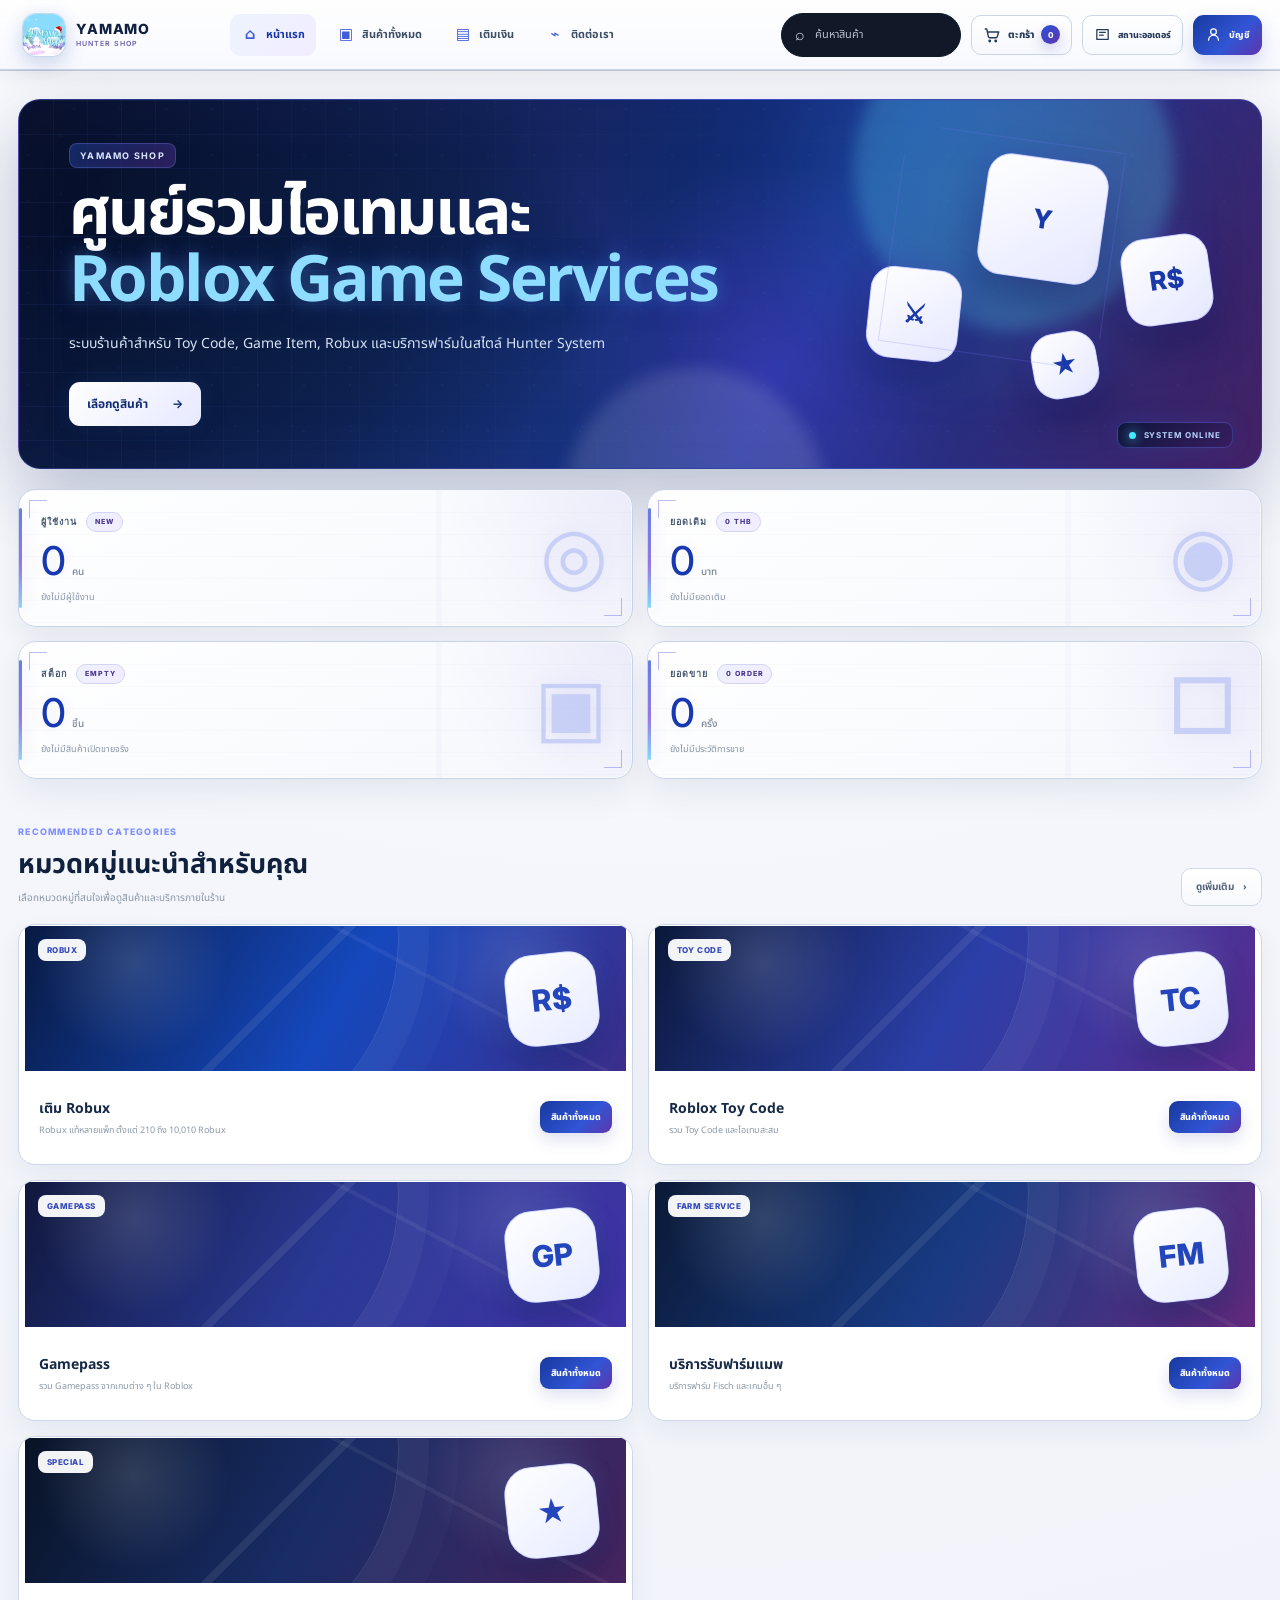
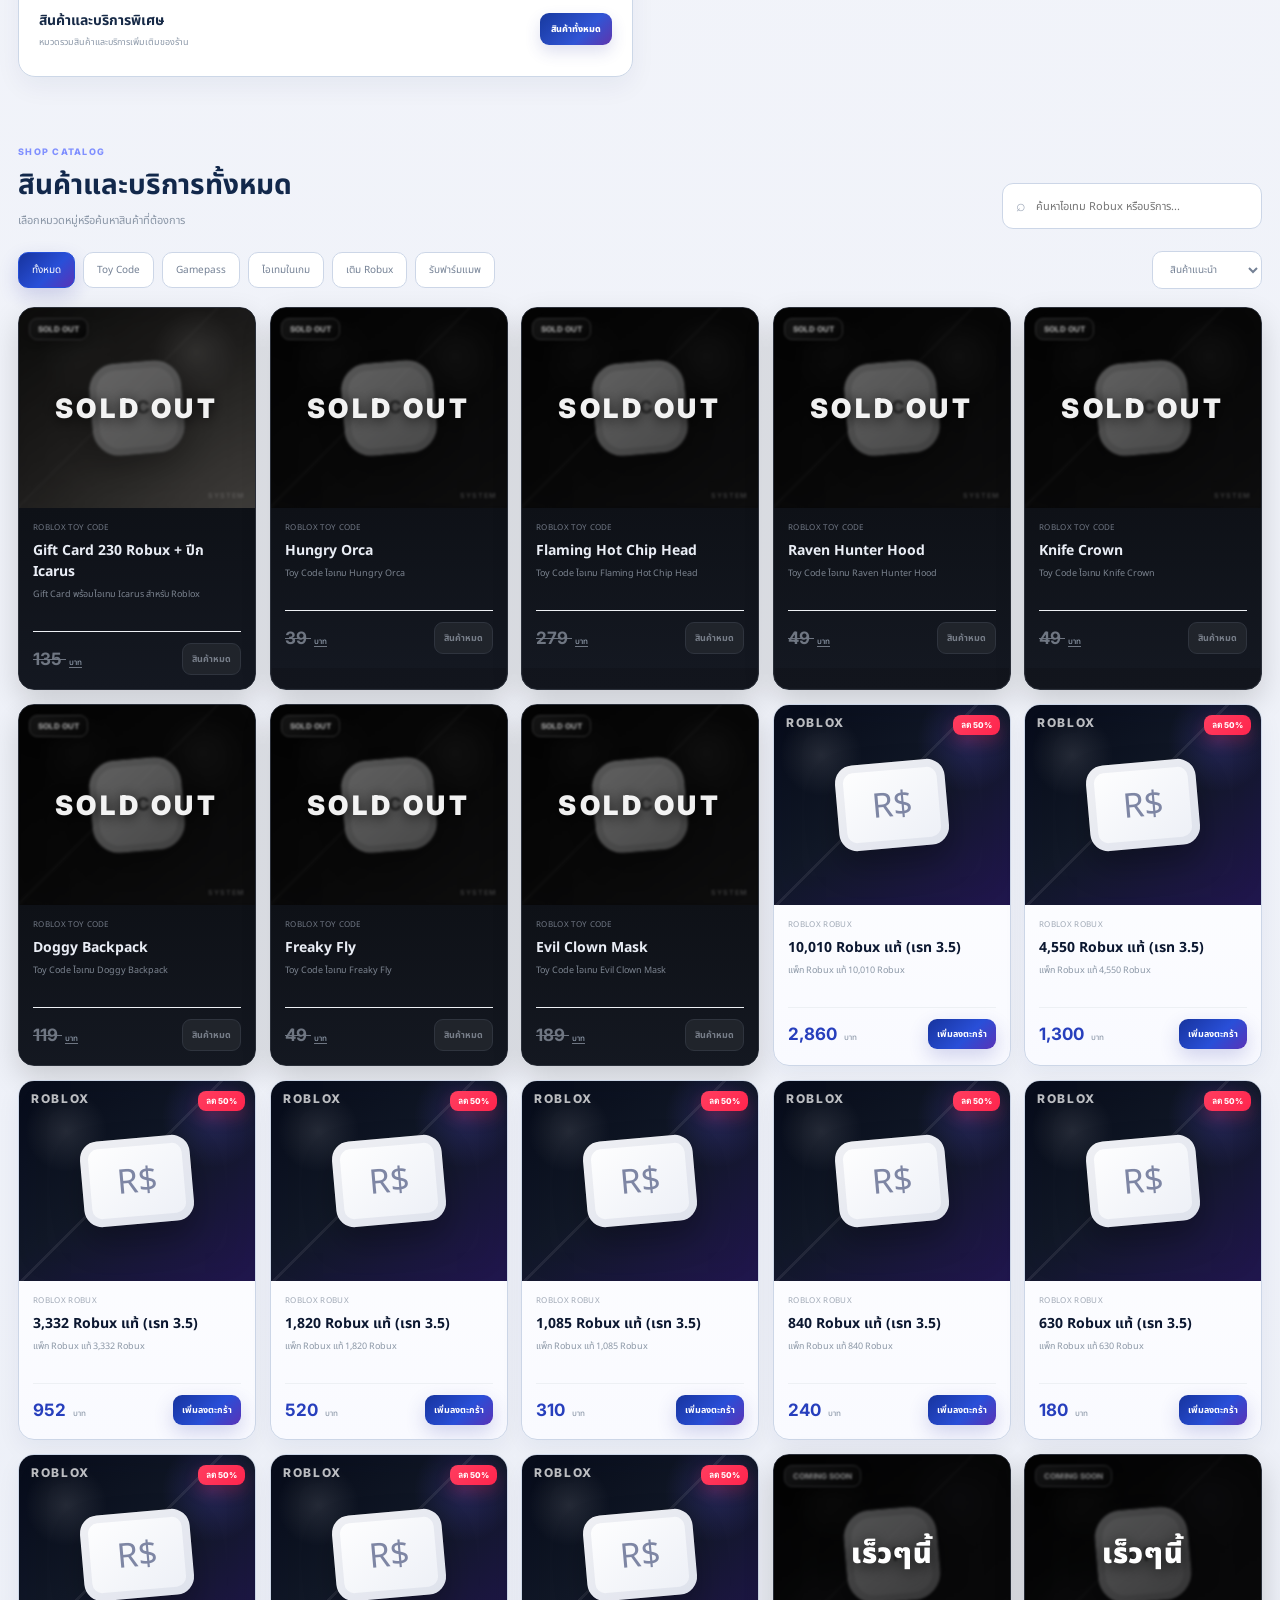
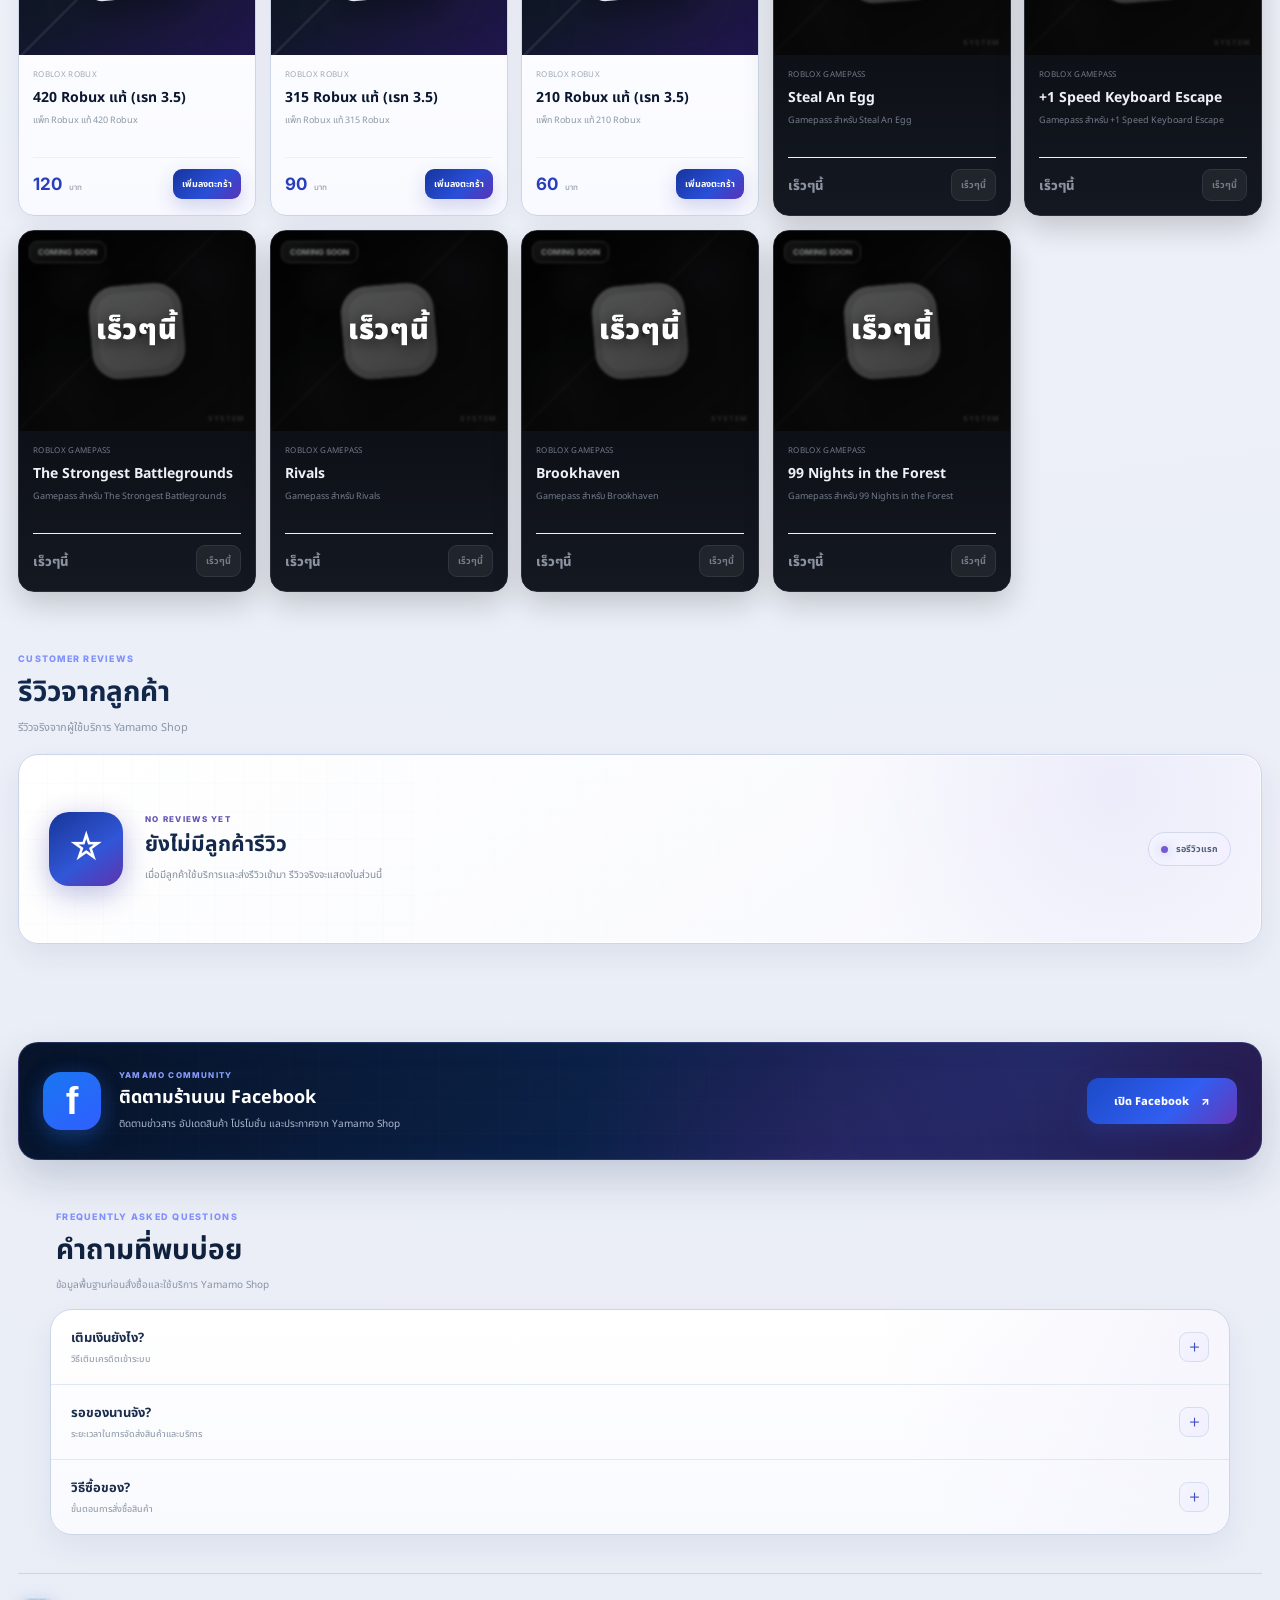
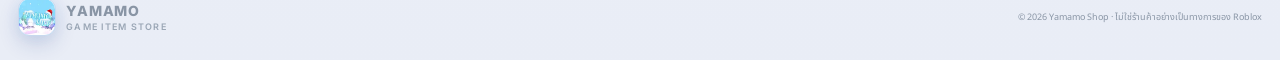
==== commit 58a45413: "Use consolidated assets" ====
--- a/index.html
+++ b/index.html
@@ -4,22 +4,8 @@
 <meta charset="UTF-8">
 <meta name="viewport" content="width=device-width,initial-scale=1">
 <title>Yamamo Shop — Portfolio Demo</title>
-<link rel="stylesheet" href="style-01.css">
-<link rel="stylesheet" href="style-02.css">
-<link rel="stylesheet" href="style-03.css">
-<link rel="stylesheet" href="style-04.css">
-<link rel="stylesheet" href="style-05.css">
-<link rel="stylesheet" href="style-06.css">
-<link rel="stylesheet" href="style-07.css">
-<link rel="stylesheet" href="style-08.css">
-<link rel="stylesheet" href="style-09.css">
-<link rel="stylesheet" href="style-10.css">
-<link rel="stylesheet" href="style-11.css">
-<link rel="stylesheet" href="style-12.css">
-<link rel="stylesheet" href="style-13.css">
-<link rel="stylesheet" href="style-14.css">
-<link rel="stylesheet" href="style-15.css">
-  <link rel="icon" type="image/webp" href="assets/yamamo-logo.webp">
+<link rel="stylesheet" href="styles.css">
+<link rel="icon" type="image/webp" href="assets/yamamo-logo.webp">
 </head>
 <body>
 
@@ -260,7 +246,6 @@
 
 <div id="toast" role="status"></div>
 
-<script src="app-01.js"></script>
-<script src="app-02.js"></script>
+<script src="app.js"></script>
 </body>
 </html>
--- a/styles.css
+++ b/styles.css
@@ -0,0 +1,3053 @@
+/* ===== style-01.css ===== */
+@import url('https://fonts.googleapis.com/css2?family=Noto+Sans+Thai:wght@400;500;600;700;800&family=Inter:wght@400;500;600;700;800&display=swap');
+
+:root{
+  color-scheme: light;
+  --bg:#f4f7fb;
+  --surface:#ffffff;
+  --surface-2:#f8faff;
+  --ink:#1e2b3b;
+  --muted:#78869a;
+  --line:#dfe6ef;
+  --blue:#6b7cff;
+  --blue-strong:#4c63f2;
+  --blue-soft:#eef2ff;
+  --blue-ghost:#f5f7ff;
+  --cyan:#56bde9;
+  --success:#1aa97a;
+  --shadow:0 12px 34px rgba(67,87,124,.08);
+}
+
+*{box-sizing:border-box}
+html{scroll-behavior:smooth;scroll-padding-top:92px}
+body{
+  margin:0;
+  min-height:100vh;
+  background:
+    radial-gradient(circle at 50% -10%,#ffffff 0,#f7f9fd 42%,#f3f6fb 100%);
+  color:var(--ink);
+  font-family:'Noto Sans Thai','Inter',system-ui,sans-serif;
+  -webkit-font-smoothing:antialiased;
+}
+button,input,select{font:inherit}
+button,a{cursor:pointer}
+a{text-decoration:none;color:inherit}
+button{border:0;background:none;color:inherit}
+button,input,select{outline:none}
+button:focus-visible,a:focus-visible,input:focus-visible,select:focus-visible{
+  outline:3px solid rgba(107,124,255,.25);
+  outline-offset:3px;
+}
+
+/* header */
+.site-header{
+  position:sticky;
+  top:0;
+  z-index:20;
+  padding:10px 12px 0;
+  background:rgba(244,247,251,.88);
+  backdrop-filter:blur(18px);
+}
+.nav-shell{
+  width:min(1400px,100%);
+  min-height:72px;
+  margin:auto;
+  padding:10px 14px 10px 18px;
+  display:flex;
+  align-items:center;
+  gap:20px;
+  background:#fff;
+  border:1px solid var(--line);
+  border-radius:18px;
+  box-shadow:0 8px 26px rgba(48,70,100,.05);
+}
+.brand{display:flex;align-items:center;gap:10px;flex:0 0 auto}
+.brand-badge{
+  width:42px;height:42px;
+  display:grid;place-items:center;
+  border-radius:13px;
+  color:#fff;
+  background:linear-gradient(145deg,#5668f6,#7e8bff);
+  font:800 18px/1 'Inter',sans-serif;
+  box-shadow:0 8px 18px rgba(85,102,246,.2);
+}
+.brand-text strong{
+  display:block;
+  font:800 14px/1 'Inter',sans-serif;
+  letter-spacing:.06em;
+}
+.brand-text small{
+  display:block;
+  margin-top:4px;
+  color:#9aa6b5;
+  font:600 7px/1 'Inter',sans-serif;
+  letter-spacing:.14em;
+}
+.nav-search{
+  margin-left:auto;
+  width:min(220px,20vw);
+  display:flex;align-items:center;gap:8px;
+  padding:10px 14px;
+  border:1px solid var(--line);
+  border-radius:999px;
+  background:#fbfcfe;
+  color:#9aa6b4;
+}
+.nav-search input{
+  width:100%;
+  min-width:0;
+  border:0;
+  background:transparent;
+  color:var(--ink);
+  font-size:11px;
+}
+.nav-search input::placeholder{color:#a5afbc}
+.search-icon{font-size:16px}
+.nav-links{display:flex;align-items:center;gap:8px}
+.nav-links a,.nav-links button{
+  position:relative;
+  width:38px;height:38px;
+  display:grid;place-items:center;
+  border-radius:11px;
+  color:#99a4b2;
+  transition:.2s;
+}
+.nav-links a:hover,.nav-links button:hover,.nav-links .active{
+  color:var(--blue);
+  background:var(--blue-ghost);
+}
+.cart-icon-button b{
+  position:absolute;
+  right:2px;top:2px;
+  min-width:16px;height:16px;
+  display:grid;place-items:center;
+  padding:0 4px;
+  border-radius:999px;
+  color:#fff;
+  background:var(--blue);
+  font:700 8px/1 'Inter',sans-serif;
+}
+.login-button{
+  display:flex;align-items:center;gap:8px;
+  padding:11px 17px;
+  border:1px solid #d4dce7;
+  border-radius:11px;
+  background:#fff;
+  color:#4b596c;
+  font-size:11px;
+  font-weight:600;
+  transition:.2s;
+}
+.login-button:hover{border-color:#bbc8db;background:#f9fbff}
+
+main{width:min(1280px,calc(100% - 36px));margin:0 auto}
+
+/* hero banner */
+.hero-banner{
+  position:relative;
+  min-height:340px;
+  margin:28px 0 20px;
+  padding:42px 50px;
+  overflow:hidden;
+  isolation:isolate;
+  border-radius:22px;
+  color:#fff;
+  background:
+    linear-gradient(110deg,#344dd7 0%,#566cf3 42%,#6f80ff 68%,#5674df 100%);
+  box-shadow:0 22px 55px rgba(67,87,180,.16);
+}
+.banner-grid{
+  position:absolute;inset:0;z-index:-1;
+  background:
+    linear-gradient(rgba(255,255,255,.055) 1px,transparent 1px),
+    linear-gradient(90deg,rgba(255,255,255,.055) 1px,transparent 1px);
+  background-size:38px 38px;
+  mask-image:linear-gradient(to right,#000,transparent 75%);
+}
+.banner-glow{position:absolute;border-radius:50%;filter:blur(8px);z-index:-1}
+.glow-a{width:320px;height:320px;right:7%;top:-90px;background:rgba(97,227,255,.23)}
+.glow-b{width:260px;height:260px;left:44%;bottom:-160px;background:rgba(255,255,255,.13)}
+.banner-copy{max-width:650px;position:relative;z-index:2}
+.banner-kicker{
+  display:inline-block;
+  margin-bottom:14px;
+  padding:7px 10px;
+  border-radius:8px;
+  background:rgba(255,255,255,.14);
+  border:1px solid rgba(255,255,255,.15);
+  font:700 9px/1 'Inter',sans-serif;
+  letter-spacing:.14em;
+}
+.banner-copy h1{
+  margin:0;
+  font-size:clamp(38px,5vw,70px);
+  line-height:1.04;
+  letter-spacing:-.04em;
+}
+.banner-copy h1 span{color:#dff3ff}
+.banner-copy p{margin:18px 0 0;color:#e6ebff;font-size:14px}
+.banner-cta{
+  display:inline-flex;align-items:center;gap:24px;
+  margin-top:28px;
+  padding:13px 18px;
+  border-radius:11px;
+  color:#4254cf;
+  background:#fff;
+  font-size:12px;
+  font-weight:700;
+  box-shadow:0 10px 22px rgba(34,50,150,.16);
+}
+.banner-visual{position:absolute;right:45px;top:42px;width:360px;height:260px}
+.orb{
+  position:absolute;
+  display:grid;place-items:center;
+  border-radius:24px;
+  color:#5368ee;
+  background:rgba(255,255,255,.95);
+  box-shadow:0 18px 40px rgba(28,44,128,.2);
+  font:800 26px/1 'Inter',sans-serif;
+  transform:rotate(var(--r));
+}
+.orb-1{width:122px;height:122px;right:112px;top:16px;--r:8deg}
+.orb-2{width:88px;height:88px;right:5px;top:94px;--r:-8deg}
+.orb-3{width:92px;height:92px;left:12px;top:126px;--r:6deg}
+.orb-4{width:66px;height:66px;right:118px;bottom:4px;--r:-10deg}
+.banner-corner{
+  position:absolute;
+  left:-46px;top:24px;
+  width:190px;
+  padding:7px 0;
+  text-align:center;
+  transform:rotate(-35deg);
+  color:#5c61df;
+  background:#fff;
+  font:800 10px/1 'Inter',sans-serif;
+  letter-spacing:.1em;
+}
+
+/* ===== style-02.css ===== */
+/* stats */
+.shop-stats{
+  display:grid;
+  grid-template-columns:repeat(2,minmax(0,1fr));
+  gap:16px;
+  margin:0 0 22px;
+}
+.stat-card{
+  min-height:116px;
+  padding:22px 24px;
+  display:flex;align-items:center;justify-content:space-between;
+  overflow:hidden;
+  border:1px solid var(--line);
+  border-radius:18px;
+  background:#fff;
+  box-shadow:0 8px 24px rgba(58,77,108,.035);
+}
+.stat-label{display:block;color:#758397;font-size:12px}
+.stat-value{
+  display:block;
+  margin-top:4px;
+  color:#7384ff;
+  font:500 clamp(28px,3.1vw,42px)/1.1 'Inter','Noto Sans Thai',sans-serif;
+  letter-spacing:-.04em;
+}
+.stat-value small{font-size:10px;color:#778496;letter-spacing:0}
+.stat-icon{
+  margin-right:-12px;
+  color:#c5c5ff;
+  font-size:96px;
+  line-height:1;
+  opacity:.75;
+}
+
+/* recommendation */
+.recommended-section{padding:6px 0 20px}
+.section-title-row{display:flex;align-items:center;justify-content:space-between;margin-bottom:18px}
+.section-title{display:flex;align-items:center;gap:13px}
+.title-icon{
+  width:34px;height:34px;display:grid;place-items:center;
+  border-radius:11px;
+  color:#7182ff;background:#eef1ff;
+}
+.section-title h2{margin:0;color:#7585ff;font-size:16px}
+.section-title p{margin:3px 0 0;color:#8b96a5;font-size:10px}
+.more-button{
+  padding:9px 14px;
+  border:1px solid var(--line);
+  border-radius:9px;
+  background:#fff;
+  color:#667386;
+  font-size:10px;
+}
+.featured-grid{display:grid;grid-template-columns:1fr 1fr;gap:16px}
+.feature-card{
+  overflow:hidden;
+  text-align:left;
+  border:1px solid var(--line);
+  border-radius:17px;
+  background:#fff;
+  transition:.25s;
+  box-shadow:0 8px 25px rgba(54,72,102,.035);
+}
+.feature-card:hover{transform:translateY(-4px);box-shadow:var(--shadow);border-color:#cad4ff}
+.feature-art{
+  height:156px;
+  position:relative;
+  overflow:hidden;
+  background:
+    radial-gradient(circle at 76% 32%,rgba(255,255,255,.25),transparent 22%),
+    linear-gradient(120deg,#364bd8,#6d5be8 45%,#566cff);
+}
+.feature-egg .feature-art{
+  background:linear-gradient(120deg,#354ed7,#585ee8 45%,#6d7dff);
+}
+.feature-art:before{
+  content:'';
+  position:absolute;inset:0;
+  background:
+    linear-gradient(135deg,transparent 0 45%,rgba(255,255,255,.08) 45% 47%,transparent 47%),
+    linear-gradient(25deg,transparent 0 62%,rgba(255,255,255,.07) 62% 64%,transparent 64%);
+}
+.feature-chip{
+  position:absolute;left:12px;top:12px;
+  padding:7px 10px;border-radius:8px;
+  color:#4f5fd2;background:#fff;
+  font:800 8px/1 'Inter',sans-serif;
+}
+.mini-circle{
+  position:absolute;
+  display:grid;place-items:center;
+  border-radius:50%;
+  background:#fff;
+  color:#5367ef;
+  box-shadow:0 10px 24px rgba(33,44,130,.22);
+  font:800 18px/1 'Inter',sans-serif;
+}
+.mini-a{width:76px;height:76px;left:35%;top:47px}
+.mini-b{width:58px;height:58px;right:17%;top:25px}
+.mini-c{width:52px;height:52px;right:7%;bottom:12px}
+.egg-shape{
+  position:absolute;left:50%;top:50%;
+  transform:translate(-50%,-48%);
+  font-size:94px;
+  filter:drop-shadow(0 18px 18px rgba(28,42,150,.22));
+}
+.egg-light{
+  position:absolute;left:50%;top:50%;
+  transform:translate(-50%,-50%);
+  width:210px;height:110px;border-radius:50%;
+  border:1px solid rgba(255,255,255,.45);
+  box-shadow:0 0 40px rgba(255,255,255,.25);
+}
+.feature-info{position:relative;padding:12px 13px 10px}
+.feature-info strong{display:block;color:#7b83ff;font-size:17px}
+.feature-info span{display:block;margin-top:4px;color:#8995a5;font-size:10px}
+.feature-info b{position:absolute;right:12px;bottom:10px;color:#7b83ff;font:600 10px/1 'Inter',sans-serif}
+
+/* ===== style-03.css ===== */
+/* store */
+.store{padding:28px 0 50px}
+.store-heading{display:flex;align-items:end;justify-content:space-between;gap:20px}
+.eyebrow{
+  display:block;
+  margin-bottom:8px;
+  color:#8090ff;
+  font:800 9px/1 'Inter',sans-serif;
+  letter-spacing:.14em;
+}
+.store-heading h2,.review-heading h2{margin:0;font-size:28px}
+.store-heading p,.review-heading p{margin:5px 0 0;color:#8a96a6;font-size:11px}
+.catalog-search{
+  width:260px;
+  display:flex;align-items:center;gap:8px;
+  padding:10px 13px;
+  border:1px solid var(--line);
+  border-radius:11px;
+  background:#fff;color:#a0aaba;
+}
+.catalog-search input{width:100%;border:0;background:transparent;font-size:11px}
+.filter-row{
+  display:flex;align-items:center;justify-content:space-between;gap:15px;
+  margin:22px 0 18px;
+}
+.filters{display:flex;flex-wrap:wrap;gap:8px}
+.filters button,select{
+  padding:9px 13px;
+  border:1px solid var(--line);
+  border-radius:10px;
+  background:#fff;
+  color:#748195;
+  font-size:10px;
+}
+.filters button.selected{
+  color:#fff;
+  border-color:#6779ff;
+  background:linear-gradient(135deg,#7384ff,#5f72f5);
+}
+.product-grid{display:grid;grid-template-columns:repeat(4,minmax(0,1fr));gap:14px}
+.product-card{
+  overflow:hidden;
+  border:1px solid var(--line);
+  border-radius:16px;
+  background:#fff;
+  box-shadow:0 7px 20px rgba(59,77,106,.03);
+  transition:.25s;
+}
+.product-card:hover{transform:translateY(-4px);box-shadow:var(--shadow);border-color:#cdd7ff}
+.product-art{
+  height:200px;
+  position:relative;
+  display:grid;place-items:center;
+  overflow:hidden;
+  background:linear-gradient(145deg,var(--art-a),var(--art-b));
+}
+.product-art:before{
+  content:'';
+  position:absolute;inset:0;
+  background:
+    radial-gradient(circle at 18% 30%,rgba(255,255,255,.22),transparent 18%),
+    radial-gradient(circle at 80% 20%,rgba(255,255,255,.18),transparent 16%);
+}
+.product-art .art-symbol{
+  position:relative;
+  z-index:1;
+  width:94px;height:94px;
+  display:grid;place-items:center;
+  border-radius:28px;
+  color:var(--art-a);
+  background:rgba(255,255,255,.94);
+  box-shadow:0 16px 35px rgba(34,50,140,.2);
+  font-size:42px;
+  transform:rotate(-5deg);
+}
+.product-badge{
+  position:absolute;left:10px;top:10px;z-index:2;
+  padding:6px 8px;border-radius:8px;
+  color:#5f6fee;background:rgba(255,255,255,.95);
+  font:800 8px/1 'Inter',sans-serif;
+}
+.product-info{padding:14px}
+.game-name{color:#a0a9b6;font-size:8px;letter-spacing:.08em}
+.product-info h3{margin:6px 0 5px;font-size:14px}
+.product-info p{margin:0;color:#8b97a6;font-size:9px;min-height:32px}
+.product-bottom{
+  display:flex;align-items:center;justify-content:space-between;gap:8px;
+  margin-top:12px;padding-top:11px;border-top:1px solid #edf0f4;
+}
+.price{color:#6474ef;font:700 17px/1 'Inter','Noto Sans Thai',sans-serif}
+.price small{font-size:8px;color:#929dad;font-weight:500;margin-left:3px}
+.add-button{
+  padding:8px 9px;border-radius:9px;
+  color:#fff;background:#687aff;
+  font-size:9px;font-weight:700;
+}
+.empty{grid-column:1/-1;padding:50px;text-align:center;color:#8793a2}
+
+/* reviews */
+.reviews{padding:12px 0 70px}
+.review-heading{display:flex;align-items:end;justify-content:space-between;margin-bottom:18px}
+.review-controls{display:flex;gap:8px}
+.review-controls button{
+  width:34px;height:34px;border:1px solid var(--line);
+  border-radius:10px;background:#fff;color:#6d7df3;font-size:20px;
+}
+.review-track{
+  display:grid;
+  grid-auto-flow:column;
+  grid-auto-columns:minmax(290px,1fr);
+  gap:14px;
+  overflow-x:auto;
+  scroll-snap-type:x mandatory;
+  scrollbar-width:thin;
+  scrollbar-color:#cbd4ff #edf1f8;
+  padding-bottom:12px;
+}
+.review-card{
+  scroll-snap-align:start;
+  min-height:170px;
+  padding:18px;
+  border:1px solid var(--line);
+  border-radius:16px;
+  background:#fff;
+}
+.review-user{display:flex;align-items:center;gap:10px}
+.review-user>span{
+  width:38px;height:38px;display:grid;place-items:center;
+  border-radius:50%;color:#fff;background:#7586ff;font-weight:700;
+}
+.review-user strong{display:block;font-size:11px}
+.review-user small{display:block;margin-top:3px;color:#99a4b2;font-size:8px}
+.stars{margin:14px 0 8px;color:#f7b84a;letter-spacing:1px}
+.review-card p{margin:0;color:#7b8796;font-size:11px;line-height:1.7}
+.demo-note{text-align:right;color:#a0a9b6;font-size:8px}
+
+/* footer */
+.site-footer{
+  width:min(1280px,calc(100% - 36px));
+  margin:0 auto 24px;
+  padding:24px 0 0;
+  display:flex;align-items:center;justify-content:space-between;gap:18px;
+  border-top:1px solid var(--line);
+  color:#8995a5;
+}
+.footer-brand .brand-badge{width:34px;height:34px;font-size:14px}
+.site-footer p,.site-footer small{font-size:9px}
+
+/* ===== style-04.css ===== */
+/* modal */
+dialog{
+  width:min(520px,94vw);
+  max-height:86vh;
+  padding:0;
+  overflow:hidden;
+  border:1px solid var(--line);
+  border-radius:18px;
+  color:var(--ink);
+  background:#fff;
+  box-shadow:0 30px 90px rgba(32,49,86,.2);
+}
+dialog::backdrop{background:rgba(37,49,76,.28);backdrop-filter:blur(5px)}
+.modal-top{
+  display:flex;align-items:center;justify-content:space-between;
+  padding:17px 20px;border-bottom:1px solid var(--line);
+}
+.modal-top strong{font-size:12px;color:#6070ec}
+.modal-top button{font-size:17px;color:#8f9bab}
+#modal-body{padding:20px;overflow:auto;max-height:72vh}
+.modal-title{margin:0 0 7px;font-size:24px}
+.muted{color:#8b97a6;font-size:11px;line-height:1.7}
+.form-field{display:block;margin:15px 0;color:#6c7888;font-size:10px}
+.form-field input{
+  width:100%;margin-top:6px;padding:11px 12px;
+  border:1px solid var(--line);border-radius:10px;background:#fbfcff;
+}
+.full{
+  width:100%;padding:12px 14px;border-radius:10px;
+  color:#fff;background:#697bff;font-weight:700;font-size:11px;
+}
+.cart-row{
+  display:flex;justify-content:space-between;align-items:center;gap:12px;
+  padding:13px 0;border-bottom:1px solid #edf0f4;
+}
+.cart-row strong{display:block;font-size:11px}
+.cart-row small{color:#939eac;font-size:9px}
+.quantity{display:flex;align-items:center;gap:10px;font-size:11px}
+.quantity button{
+  width:26px;height:26px;border:1px solid var(--line);
+  border-radius:8px;background:#f8faff;
+}
+.total{display:flex;justify-content:space-between;margin-top:18px;font-weight:700}
+.text-button{margin-top:12px;color:#6576f0;font-size:10px}
+.order-card{
+  padding:13px;margin:10px 0;border:1px solid var(--line);
+  border-radius:12px;background:#fbfcff;
+}
+.order-card small{display:block;margin-top:4px;color:#8c98a7;font-size:9px}
+#toast{
+  position:fixed;left:50%;bottom:28px;z-index:60;
+  transform:translate(-50%,18px);
+  padding:12px 18px;border-radius:12px;
+  color:#fff;background:#26344a;
+  font-size:10px;opacity:0;pointer-events:none;transition:.2s;
+}
+#toast.show{opacity:1;transform:translate(-50%,0)}
+
+@media(max-width:1050px){
+  .nav-search{width:180px}
+  .banner-visual{right:8px;opacity:.85}
+  .product-grid{grid-template-columns:repeat(3,1fr)}
+}
+@media(max-width:820px){
+  .nav-search{display:none}
+  .brand-text{display:none}
+  .hero-banner{padding:36px 30px}
+  .banner-visual{opacity:.35;right:-75px}
+  .featured-grid{grid-template-columns:1fr}
+  .product-grid{grid-template-columns:repeat(2,1fr)}
+  .store-heading{align-items:stretch;flex-direction:column}
+  .catalog-search{width:100%}
+}
+@media(max-width:620px){
+  .site-header{padding:7px 7px 0}
+  .nav-shell{min-height:62px;padding:8px 9px 8px 11px;border-radius:14px;gap:8px}
+  .brand-badge{width:38px;height:38px}
+  .nav-links{margin-left:auto}
+  .nav-links a,.nav-links button{width:32px;height:32px}
+  .nav-links a:nth-child(2),.nav-links button[data-action="orders"],.nav-links button[data-action="settings"]{display:none}
+  .login-button{padding:9px 10px;font-size:9px}
+  main{width:min(100% - 20px,1280px)}
+  .hero-banner{min-height:390px;margin-top:16px;padding:32px 22px}
+  .banner-copy h1{font-size:40px}
+  .banner-copy p{font-size:12px;max-width:85%}
+  .banner-visual{right:-105px;bottom:-20px;top:auto;transform:scale(.82)}
+  .shop-stats{grid-template-columns:1fr 1fr;gap:10px}
+  .stat-card{min-height:100px;padding:16px}
+  .stat-value{font-size:26px}
+  .stat-icon{font-size:64px}
+  .section-title-row{align-items:flex-start}
+  .featured-grid{gap:10px}
+  .feature-art{height:125px}
+  .filter-row{align-items:stretch;flex-direction:column}
+  .filter-row select{align-self:flex-end}
+  .product-grid{gap:10px}
+  .product-art{height:155px}
+  .product-info{padding:11px}
+  .product-info h3{font-size:12px}
+  .price{font-size:15px}
+  .add-button{padding:7px 8px}
+  .review-controls{display:none}
+  .review-track{grid-auto-columns:86%}
+  .site-footer{align-items:flex-start;flex-direction:column}
+}
+@media(max-width:420px){
+  .nav-links a.active{display:none}
+  .banner-copy h1{font-size:34px}
+  .shop-stats{grid-template-columns:1fr}
+  .product-grid{grid-template-columns:1fr 1fr}
+}
+
+/* ===== Solo Leveling inspired theme layer ===== */
+:root{
+  --ink:#0d1b2f;
+  --muted:#68788f;
+  --line:#d7e1ef;
+  --blue:#315efb;
+  --blue-strong:#1636b6;
+  --blue-soft:#eaf0ff;
+  --blue-ghost:#f3f6ff;
+  --cyan:#35d6ff;
+  --purple:#6a4cff;
+  --shadow:0 16px 40px rgba(14,35,74,.10);
+}
+
+body{
+  background:
+    radial-gradient(circle at 50% -12%,#ffffff 0,#f7f9fd 36%,#eef3fa 100%);
+}
+
+.site-header{
+  background:rgba(240,245,252,.88);
+}
+
+.nav-shell{
+  border-color:#d4deea;
+  box-shadow:0 10px 30px rgba(17,40,83,.07);
+}
+
+.brand-badge{
+  background:linear-gradient(145deg,#081a3a,#1f4fe0 68%,#6b4cff);
+  box-shadow:0 8px 20px rgba(26,61,171,.26);
+}
+
+.nav-links a:hover,
+.nav-links button:hover,
+.nav-links .active{
+  color:#2347d8;
+  background:#edf2ff;
+}
+
+.login-button{
+  color:#173258;
+  border-color:#cfd9e6;
+}
+
+.hero-banner{
+  min-height:360px;
+  background:
+    radial-gradient(circle at 75% 32%,rgba(67,216,255,.17),transparent 24%),
+    radial-gradient(circle at 60% 78%,rgba(115,77,255,.25),transparent 26%),
+    linear-gradient(118deg,#07172f 0%,#0a2352 36%,#143da0 69%,#27185f 100%);
+  border:1px solid rgba(94,132,255,.36);
+  box-shadow:
+    0 26px 70px rgba(20,49,115,.24),
+    inset 0 0 70px rgba(66,117,255,.06);
+}
+
+.hero-banner:before{
+  content:'';
+  position:absolute;
+  inset:0;
+  z-index:-1;
+  opacity:.34;
+  background:
+    radial-gradient(circle at 20% 20%,rgba(54,209,255,.14) 0 1px,transparent 1.5px),
+    radial-gradient(circle at 72% 62%,rgba(112,89,255,.19) 0 1px,transparent 1.5px);
+  background-size:46px 46px,58px 58px;
+  animation:starDrift 16s linear infinite;
+}
+
+.banner-grid{
+  background:
+    linear-gradient(rgba(98,142,255,.07) 1px,transparent 1px),
+    linear-gradient(90deg,rgba(98,142,255,.07) 1px,transparent 1px);
+  background-size:34px 34px;
+}
+
+.banner-kicker{
+  color:#cce7ff;
+  background:rgba(23,67,159,.42);
+  border-color:rgba(108,158,255,.32);
+  box-shadow:inset 0 0 18px rgba(59,114,255,.08);
+}
+
+.banner-copy h1 span{
+  color:#7ddcff;
+  text-shadow:
+    0 0 18px rgba(74,194,255,.38),
+    0 0 40px rgba(97,75,255,.16);
+}
+
+.banner-copy p{
+  color:#d5e2f5;
+}
+
+.banner-cta{
+  color:#0d2759;
+  background:linear-gradient(135deg,#ffffff,#dce8ff);
+  box-shadow:
+    0 10px 24px rgba(6,16,45,.28),
+    0 0 24px rgba(69,153,255,.14);
+}
+
+/* ===== style-05.css ===== */
+.banner-cta:hover{
+  transform:translateY(-2px);
+  box-shadow:
+    0 14px 30px rgba(6,16,45,.32),
+    0 0 30px rgba(70,174,255,.23);
+}
+
+.orb{
+  color:#2145c4;
+  background:linear-gradient(145deg,rgba(255,255,255,.98),rgba(218,231,255,.96));
+  border:1px solid rgba(165,197,255,.65);
+  box-shadow:
+    0 18px 42px rgba(3,18,59,.33),
+    0 0 28px rgba(70,176,255,.18);
+  animation:floatOrb 4.5s ease-in-out infinite;
+}
+
+.orb-2{animation-delay:.8s}
+.orb-3{animation-delay:1.4s}
+.orb-4{animation-delay:2.1s}
+
+.system-panel{
+  position:absolute;
+  right:28px;
+  bottom:20px;
+  display:flex;
+  align-items:center;
+  gap:8px;
+  padding:8px 11px;
+  border-radius:9px;
+  border:1px solid rgba(96,158,255,.32);
+  background:rgba(7,25,58,.62);
+  color:#b8d7ff;
+  backdrop-filter:blur(8px);
+  font:700 8px/1 'Inter',sans-serif;
+  letter-spacing:.12em;
+  box-shadow:0 0 24px rgba(40,118,255,.12);
+}
+
+.system-panel b{
+  margin-left:7px;
+  color:#7ce7ff;
+  font-weight:800;
+}
+
+.system-dot{
+  width:7px;
+  height:7px;
+  border-radius:50%;
+  background:#47e8ff;
+  box-shadow:0 0 12px #47e8ff;
+  animation:systemPulse 1.6s ease-in-out infinite;
+}
+
+.system-lines{
+  position:absolute;
+  right:12%;
+  top:10%;
+  width:220px;
+  height:220px;
+  border:1px solid rgba(94,148,255,.18);
+  clip-path:polygon(15% 0,100% 0,100% 85%,85% 100%,0 100%,0 15%);
+  transform:rotate(8deg);
+  box-shadow:0 0 40px rgba(47,122,255,.05);
+  animation:panelFloat 7s ease-in-out infinite;
+}
+
+.stat-card,
+.feature-card,
+.product-card,
+.review-card{
+  border-color:#d5deec;
+  box-shadow:0 9px 24px rgba(18,42,84,.055);
+}
+
+.stat-card{
+  position:relative;
+  background:linear-gradient(145deg,#ffffff,#f7faff);
+}
+
+.stat-card:before{
+  content:'';
+  position:absolute;
+  left:0;top:16px;bottom:16px;
+  width:3px;
+  border-radius:999px;
+  background:linear-gradient(#275cff,#59c8ff);
+  opacity:.7;
+}
+
+.stat-value{
+  color:#224bce;
+}
+
+.stat-icon{
+  color:#b8c5ff;
+}
+
+.title-icon{
+  color:#214acb;
+  background:#eaf0ff;
+  box-shadow:0 0 18px rgba(45,89,220,.08);
+}
+
+.section-title h2{
+  color:#2148cb;
+}
+
+.feature-card{
+  background:linear-gradient(180deg,#ffffff,#fbfcff);
+}
+
+.feature-art{
+  background:
+    radial-gradient(circle at 65% 30%,rgba(98,225,255,.22),transparent 24%),
+    linear-gradient(125deg,#091d46,#173b9c 48%,#442783);
+}
+
+.feature-egg .feature-art{
+  background:
+    radial-gradient(circle at 60% 40%,rgba(96,219,255,.16),transparent 24%),
+    linear-gradient(125deg,#0a1b3d,#1b3f9e 46%,#35226d);
+}
+
+.mini-circle{
+  color:#193db5;
+  box-shadow:0 10px 24px rgba(17,49,121,.28),0 0 22px rgba(74,180,255,.15);
+}
+
+.store-heading h2,
+.review-heading h2{
+  color:#12284b;
+}
+
+.filters button.selected{
+  border-color:#244fd8;
+  background:linear-gradient(135deg,#1639b0,#2b63f2);
+  box-shadow:0 8px 18px rgba(29,76,192,.18);
+}
+
+.product-card{
+  background:linear-gradient(180deg,#ffffff,#fbfcff);
+}
+
+.product-art:after{
+  content:'SYSTEM';
+  position:absolute;
+  right:10px;
+  bottom:9px;
+  z-index:2;
+  color:rgba(255,255,255,.78);
+  font:700 7px/1 'Inter',sans-serif;
+  letter-spacing:.14em;
+}
+
+.add-button{
+  background:linear-gradient(135deg,#1539ad,#2f67f4);
+  box-shadow:0 6px 16px rgba(35,84,202,.16);
+}
+
+.add-button:hover{
+  transform:translateY(-1px);
+  box-shadow:0 8px 20px rgba(35,84,202,.24);
+}
+
+.review-card{
+  background:linear-gradient(180deg,#ffffff,#fafcff);
+}
+
+.review-user>span{
+  background:linear-gradient(145deg,#15389f,#2d66f2);
+}
+
+.site-footer{
+  border-top-color:#d5deeb;
+}
+
+dialog{
+  border-color:#cfd9e8;
+  box-shadow:0 35px 100px rgba(8,31,78,.25);
+}
+
+.full{
+  background:linear-gradient(135deg,#1539ad,#2f67f4);
+}
+
+/* reveal / motion */
+.reveal-zone{
+  opacity:0;
+  transform:translateY(20px);
+  transition:opacity .7s ease, transform .7s ease;
+}
+.reveal-zone.visible{
+  opacity:1;
+  transform:translateY(0);
+}
+
+.product-card{
+  animation:cardEnter .55s both;
+}
+.product-card:nth-child(2){animation-delay:.05s}
+.product-card:nth-child(3){animation-delay:.1s}
+.product-card:nth-child(4){animation-delay:.15s}
+.product-card:nth-child(5){animation-delay:.2s}
+.product-card:nth-child(6){animation-delay:.25s}
+.product-card:nth-child(7){animation-delay:.3s}
+.product-card:nth-child(8){animation-delay:.35s}
+
+.product-card:hover .art-symbol{
+  animation:artifactPulse 1.15s ease-in-out infinite;
+}
+
+.feature-card:hover .feature-art{
+  filter:saturate(1.12) brightness(1.03);
+}
+
+.feature-card:hover .mini-circle{
+  transform:translateY(-3px) scale(1.04);
+}
+
+@keyframes floatOrb{
+  0%,100%{transform:translateY(0) rotate(var(--r))}
+  50%{transform:translateY(-10px) rotate(var(--r))}
+}
+@keyframes systemPulse{
+  0%,100%{opacity:.65;transform:scale(.92)}
+  50%{opacity:1;transform:scale(1.12)}
+}
+@keyframes panelFloat{
+  0%,100%{transform:translateY(0) rotate(8deg)}
+  50%{transform:translateY(-7px) rotate(8deg)}
+}
+@keyframes starDrift{
+  from{background-position:0 0,0 0}
+  to{background-position:46px 46px,-58px 58px}
+}
+@keyframes cardEnter{
+  from{opacity:0;transform:translateY(18px) scale(.985)}
+  to{opacity:1;transform:translateY(0) scale(1)}
+}
+@keyframes artifactPulse{
+  0%,100%{transform:rotate(-5deg) scale(1)}
+  50%{transform:rotate(-2deg) scale(1.06)}
+}
+
+@media (prefers-reduced-motion:reduce){
+  *,*::before,*::after{
+    animation-duration:.01ms!important;
+    animation-iteration-count:1!important;
+    scroll-behavior:auto!important;
+    transition-duration:.01ms!important;
+  }
+}
+
+/* ===== Pre-launch System Status Cards ===== */
+.shop-stats{
+  gap:14px;
+}
+
+.system-stat{
+  min-height:138px;
+  position:relative;
+  isolation:isolate;
+  padding:20px 22px;
+  overflow:hidden;
+  background:
+    linear-gradient(135deg,rgba(255,255,255,.98),rgba(244,248,255,.98));
+  border:1px solid #cfd9e8;
+  box-shadow:
+    0 12px 30px rgba(16,42,88,.06),
+    inset 0 0 0 1px rgba(255,255,255,.7);
+}
+
+.system-stat::before{
+  content:'';
+  position:absolute;
+  left:0;
+  top:18px;
+  bottom:18px;
+  width:3px;
+  border-radius:999px;
+  background:linear-gradient(#244dff,#4fd7ff);
+  box-shadow:0 0 16px rgba(47,118,255,.35);
+}
+
+.system-stat::after{
+  content:'';
+  position:absolute;
+  inset:0;
+  z-index:-1;
+  opacity:.65;
+  background:
+    linear-gradient(90deg,transparent 0 68%,rgba(50,101,255,.025) 68% 69%,transparent 69%),
+    linear-gradient(rgba(51,103,255,.025) 1px,transparent 1px);
+  background-size:100% 100%,100% 22px;
+  pointer-events:none;
+}
+
+.stat-copy{
+  position:relative;
+  z-index:2;
+  min-width:0;
+}
+
+.stat-topline{
+  display:flex;
+  align-items:center;
+  gap:9px;
+  margin-bottom:8px;
+}
+
+/* ===== style-06.css ===== */
+.stat-label{
+  color:#66758b;
+  font:700 9px/1 'Inter',sans-serif;
+  letter-spacing:.12em;
+}
+
+.stat-chip{
+  display:inline-flex;
+  align-items:center;
+  min-height:20px;
+  padding:0 8px;
+  border-radius:999px;
+  font:800 7px/1 'Inter',sans-serif;
+  letter-spacing:.12em;
+}
+
+.stat-chip.online{
+  color:#0d8e74;
+  background:#e6fbf6;
+  border:1px solid #bcefe2;
+  box-shadow:0 0 14px rgba(45,194,158,.08);
+}
+
+.stat-chip.prelaunch{
+  color:#244bd3;
+  background:#edf2ff;
+  border:1px solid #ccd7ff;
+}
+
+.stat-chip.neutral{
+  color:#607089;
+  background:#f0f3f8;
+  border:1px solid #dce3ec;
+}
+
+.text-status{
+  font-size:clamp(24px,2.4vw,34px)!important;
+  letter-spacing:.02em!important;
+  background:linear-gradient(90deg,#143dba,#2a66f1 58%,#3bbbe9);
+  -webkit-background-clip:text;
+  background-clip:text;
+  color:transparent!important;
+  text-shadow:0 0 22px rgba(56,123,245,.08);
+}
+
+.stat-sub{
+  display:block;
+  margin-top:7px;
+  color:#8b97a8;
+  font-size:9px;
+}
+
+.system-ring{
+  position:absolute;
+  right:24px;
+  top:50%;
+  transform:translateY(-50%);
+  margin:0;
+  font-size:78px;
+  color:#c6d2ff;
+  opacity:.72;
+  filter:drop-shadow(0 0 12px rgba(67,115,255,.09));
+  animation:systemRingFloat 4.8s ease-in-out infinite;
+}
+
+.system-stat:nth-child(2) .system-ring{animation-delay:.6s}
+.system-stat:nth-child(3) .system-ring{animation-delay:1.2s}
+.system-stat:nth-child(4) .system-ring{animation-delay:1.8s}
+
+.hud-corner{
+  position:absolute;
+  width:18px;
+  height:18px;
+  opacity:.5;
+  pointer-events:none;
+}
+
+.hud-tl{
+  left:10px;
+  top:10px;
+  border-left:1px solid #7d9cff;
+  border-top:1px solid #7d9cff;
+}
+
+.hud-br{
+  right:10px;
+  bottom:10px;
+  border-right:1px solid #7d9cff;
+  border-bottom:1px solid #7d9cff;
+}
+
+.system-stat:hover{
+  transform:translateY(-3px);
+  border-color:#b9c8ed;
+  box-shadow:
+    0 16px 36px rgba(22,55,115,.09),
+    0 0 28px rgba(58,125,255,.05);
+}
+
+.system-stat:hover .system-ring{
+  color:#aebeff;
+  filter:drop-shadow(0 0 16px rgba(56,126,255,.16));
+}
+
+@keyframes systemRingFloat{
+  0%,100%{transform:translateY(-50%) rotate(0deg) scale(1)}
+  50%{transform:translateY(calc(-50% - 5px)) rotate(5deg) scale(1.03)}
+}
+
+@media(max-width:620px){
+  .system-stat{
+    min-height:126px;
+    padding:17px 17px;
+  }
+  .system-ring{
+    right:14px;
+    font-size:62px;
+  }
+  .stat-sub{
+    max-width:72%;
+  }
+}
+
+/* ===== v3 Dark Navy + Violet Theme ===== */
+:root{
+  --bg:#edf1f8;
+  --surface:#ffffff;
+  --surface-2:#f4f6fb;
+  --ink:#0b1730;
+  --muted:#64738a;
+  --line:#ccd6e7;
+  --blue:#2648d8;
+  --blue-strong:#132d8f;
+  --blue-soft:#e8edff;
+  --blue-ghost:#eef2ff;
+  --cyan:#53d5ff;
+  --purple:#6841d9;
+  --purple-deep:#40207f;
+  --shadow:0 16px 38px rgba(19,38,89,.12);
+}
+
+body{
+  background:
+    radial-gradient(circle at 50% -12%, #ffffff 0%, #f2f4fa 34%, #e9edf6 100%);
+}
+
+.site-header{
+  background:rgba(233,238,247,.9);
+}
+
+.nav-shell{
+  background:rgba(255,255,255,.96);
+  border-color:#c8d3e4;
+  box-shadow:0 10px 30px rgba(22,39,83,.09);
+}
+
+.brand-badge{
+  background:linear-gradient(145deg,#08152f 0%,#183a9f 55%,#5a2c9d 100%);
+  box-shadow:0 9px 22px rgba(37,55,153,.28);
+}
+
+.nav-links a:hover,
+.nav-links button:hover,
+.nav-links .active{
+  color:#233fbf;
+  background:linear-gradient(135deg,#eef2ff,#f3edff);
+}
+
+.login-button{
+  border-color:#c3cfe2;
+  color:#1d3156;
+  background:linear-gradient(180deg,#ffffff,#f7f8fc);
+}
+
+.hero-banner{
+  background:
+    radial-gradient(circle at 78% 26%,rgba(64,190,255,.16),transparent 23%),
+    radial-gradient(circle at 60% 74%,rgba(127,69,255,.26),transparent 26%),
+    linear-gradient(118deg,#050d22 0%,#0a1e49 34%,#18358f 63%,#43205f 100%);
+  border-color:rgba(99,116,255,.38);
+  box-shadow:
+    0 28px 72px rgba(21,39,99,.28),
+    inset 0 0 90px rgba(86,78,255,.07);
+}
+
+.banner-copy h1 span{
+  color:#8edcff;
+  text-shadow:
+    0 0 18px rgba(75,178,255,.34),
+    0 0 36px rgba(132,76,255,.18);
+}
+
+.banner-kicker{
+  background:linear-gradient(135deg,rgba(24,55,130,.58),rgba(87,40,130,.45));
+  color:#dce7ff;
+  border-color:rgba(126,139,255,.3);
+}
+
+.banner-cta{
+  color:#132c78;
+  background:linear-gradient(135deg,#ffffff,#e6e9ff);
+}
+
+.orb{
+  background:linear-gradient(145deg,#ffffff,#e5e7ff);
+  color:#1b3aaa;
+  border-color:rgba(157,165,255,.55);
+  box-shadow:
+    0 18px 42px rgba(5,15,58,.36),
+    0 0 30px rgba(113,81,255,.18);
+}
+
+.system-panel{
+  background:linear-gradient(135deg,rgba(4,17,44,.78),rgba(53,27,94,.72));
+  border-color:rgba(112,118,255,.38);
+}
+
+.system-lines{
+  border-color:rgba(124,112,255,.22);
+}
+
+.system-stat{
+  background:
+    radial-gradient(circle at 100% 0,rgba(103,73,218,.08),transparent 30%),
+    linear-gradient(145deg,#ffffff 0%,#f5f7fc 100%);
+  border-color:#c8d4e8;
+  box-shadow:
+    0 13px 34px rgba(18,41,94,.08),
+    inset 0 0 0 1px rgba(255,255,255,.7);
+}
+
+.system-stat::before{
+  background:linear-gradient(#2448d8 0%,#6841d9 58%,#50c8ff 100%);
+  box-shadow:0 0 17px rgba(94,68,218,.34);
+}
+
+.system-stat::after{
+  background:
+    linear-gradient(90deg,transparent 0 68%,rgba(75,71,195,.03) 68% 69%,transparent 69%),
+    linear-gradient(rgba(70,73,183,.03) 1px,transparent 1px);
+  background-size:100% 100%,100% 22px;
+}
+
+.stat-label{
+  color:#495a75;
+}
+
+.stat-value{
+  color:#1738b0;
+  text-shadow:0 0 16px rgba(72,68,200,.07);
+}
+
+.stat-chip.neutral{
+  color:#4e3b91;
+  background:linear-gradient(135deg,#edf1ff,#f3ecff);
+  border-color:#d4d4f4;
+}
+
+.stat-sub{
+  color:#8794a7;
+}
+
+.system-ring{
+  color:#b8c2f4;
+  filter:drop-shadow(0 0 13px rgba(78,68,205,.12));
+}
+
+.hud-tl,
+.hud-br{
+  border-color:#7c7ae9;
+}
+
+.section-title h2,
+.feature-info strong{
+  color:#3147c5;
+}
+
+.title-icon{
+  color:#334fd1;
+  background:linear-gradient(135deg,#eaf0ff,#f0eaff);
+}
+
+.feature-art,
+.feature-egg .feature-art{
+  background:
+    radial-gradient(circle at 68% 30%,rgba(70,211,255,.16),transparent 23%),
+    linear-gradient(125deg,#071633 0%,#173485 46%,#4a246f 100%);
+}
+
+.feature-card,
+.product-card,
+.review-card{
+  border-color:#ccd6e7;
+  background:linear-gradient(180deg,#ffffff,#f9faff);
+}
+
+.product-art{
+  box-shadow:inset 0 0 36px rgba(24,35,92,.07);
+}
+
+.product-badge{
+  color:#2f3dac;
+  background:linear-gradient(135deg,#fff,#ececff);
+}
+
+.filters button.selected,
+.add-button,
+.full{
+  background:linear-gradient(135deg,#17349e,#294fd8 58%,#5a33b7);
+  box-shadow:0 8px 20px rgba(48,57,163,.2);
+}
+
+.price{
+  color:#273fbd;
+}
+
+.review-user>span{
+  background:linear-gradient(145deg,#163498,#5730aa);
+}
+
+/* ===== style-07.css ===== */
+.review-controls button{
+  color:#314ac2;
+  background:linear-gradient(180deg,#fff,#f7f7ff);
+}
+
+dialog{
+  border-color:#c8d3e5;
+  box-shadow:0 35px 100px rgba(10,27,73,.28);
+}
+
+.site-footer{
+  border-top-color:#cbd5e4;
+}
+
+/* subtle purple-blue glow on hover */
+.system-stat:hover,
+.feature-card:hover,
+.product-card:hover,
+.review-card:hover{
+  border-color:#b9c6e8;
+  box-shadow:
+    0 18px 42px rgba(18,42,97,.11),
+    0 0 28px rgba(100,68,210,.06);
+}
+
+@media(max-width:620px){
+  .system-stat{
+    background:
+      radial-gradient(circle at 100% 0,rgba(104,72,219,.07),transparent 34%),
+      linear-gradient(145deg,#fff,#f6f7fc);
+  }
+}
+
+/* ===== v4 List-style Navigation ===== */
+.site-header{
+  padding:0;
+  background:rgba(237,241,248,.92);
+  backdrop-filter:blur(16px);
+  border-bottom:1px solid rgba(190,202,221,.8);
+}
+
+.nav-list-style{
+  width:100%;
+  max-width:none;
+  min-height:70px;
+  margin:0;
+  padding:9px 18px 9px 22px;
+  border-radius:0;
+  border-left:0;
+  border-right:0;
+  border-top:0;
+  background:
+    linear-gradient(180deg,rgba(255,255,255,.98),rgba(248,249,255,.96));
+  box-shadow:0 7px 22px rgba(15,31,71,.08);
+}
+
+.brand-horizontal{
+  min-width:170px;
+}
+
+.brand-horizontal .brand-badge{
+  width:40px;
+  height:40px;
+  border-radius:12px;
+  background:
+    linear-gradient(145deg,#07152f 0%,#183c9c 56%,#5e2ea9 100%);
+}
+
+.brand-horizontal .brand-text strong{
+  color:#0f2040;
+}
+
+.brand-horizontal .brand-text small{
+  color:#6a5baa;
+}
+
+.main-menu{
+  display:flex;
+  align-items:center;
+  gap:10px;
+  margin-left:18px;
+}
+
+.main-menu a,
+.main-menu button{
+  display:flex;
+  align-items:center;
+  gap:7px;
+  min-height:42px;
+  padding:0 11px;
+  border-radius:10px;
+  color:#3f4f68;
+  font-size:11px;
+  font-weight:700;
+  transition:.2s ease;
+}
+
+.main-menu a:hover,
+.main-menu button:hover,
+.main-menu .active{
+  color:#1838aa;
+  background:linear-gradient(135deg,#eef3ff,#f2edff);
+}
+
+.menu-icon{
+  width:18px;
+  display:inline-grid;
+  place-items:center;
+  color:#425cd6;
+  font-size:15px;
+}
+
+.nav-actions{
+  margin-left:auto;
+  display:flex;
+  align-items:center;
+  gap:10px;
+}
+
+.list-search{
+  width:180px;
+  margin-left:0;
+  padding:9px 13px;
+  background:#111827;
+  border-color:#111827;
+  color:#dbe3f0;
+}
+
+.list-search input{
+  color:#fff;
+}
+
+.list-search input::placeholder{
+  color:#b8c1cf;
+}
+
+.list-search .search-icon{
+  color:#d7e1f0;
+}
+
+.text-login{
+  min-height:40px;
+  padding:0 8px;
+  color:#23395d;
+  font-size:11px;
+  font-weight:800;
+}
+
+.text-login:hover{
+  color:#1738b0;
+}
+
+.signup-button{
+  min-height:40px;
+  padding:0 15px;
+  border-radius:10px;
+  color:#fff;
+  background:linear-gradient(135deg,#173698,#3659d9 60%,#6234ad);
+  box-shadow:0 8px 18px rgba(46,63,164,.2);
+  font-size:11px;
+  font-weight:800;
+}
+
+.signup-button:hover{
+  transform:translateY(-1px);
+  box-shadow:0 10px 22px rgba(46,63,164,.28);
+}
+
+.mobile-menu-toggle{
+  display:none;
+  width:40px;
+  height:40px;
+  border-radius:10px;
+  color:#20385d;
+  background:#f1f4fb;
+  font-size:18px;
+}
+
+.mobile-menu-panel{
+  display:none;
+}
+
+.mobile-menu-panel.open{
+  display:grid;
+  gap:4px;
+  padding:10px 14px 14px;
+  background:rgba(255,255,255,.98);
+  border-bottom:1px solid #ccd6e7;
+  box-shadow:0 12px 26px rgba(16,35,78,.08);
+}
+
+.mobile-menu-panel a,
+.mobile-menu-panel button{
+  padding:11px 12px;
+  border-radius:9px;
+  text-align:left;
+  color:#31415c;
+  font-size:11px;
+  font-weight:700;
+}
+
+.mobile-menu-panel a:hover,
+.mobile-menu-panel button:hover{
+  background:linear-gradient(135deg,#eef2ff,#f2edff);
+  color:#233fb7;
+}
+
+@media(max-width:1050px){
+  .brand-horizontal{
+    min-width:auto;
+  }
+  .brand-horizontal .brand-text{
+    display:none;
+  }
+  .main-menu{
+    gap:4px;
+    margin-left:4px;
+  }
+  .main-menu a,
+  .main-menu button{
+    padding:0 8px;
+  }
+  .list-search{
+    width:150px;
+  }
+}
+
+@media(max-width:820px){
+  .main-menu,
+  .text-login,
+  .signup-button{
+    display:none;
+  }
+  .list-search{
+    display:flex;
+    width:min(220px,44vw);
+  }
+  .mobile-menu-toggle{
+    display:block;
+  }
+}
+
+@media(max-width:520px){
+  .nav-list-style{
+    padding:8px 10px;
+  }
+  .list-search{
+    width:150px;
+  }
+  .brand-horizontal .brand-badge{
+    width:36px;
+    height:36px;
+  }
+}
+
+/* ===== Facebook CTA ===== */
+.facebook-section{
+  width:min(1280px,calc(100% - 36px));
+  margin:0 auto 26px;
+}
+
+.facebook-card{
+  position:relative;
+  overflow:hidden;
+  min-height:118px;
+  padding:22px 24px;
+  display:flex;
+  align-items:center;
+  justify-content:space-between;
+  gap:24px;
+  border:1px solid rgba(82,105,183,.34);
+  border-radius:20px;
+  background:
+    radial-gradient(circle at 82% 20%,rgba(76,109,255,.17),transparent 26%),
+    radial-gradient(circle at 64% 110%,rgba(114,67,205,.18),transparent 30%),
+    linear-gradient(115deg,#071327 0%,#0b2147 47%,#28194b 100%);
+  box-shadow:
+    0 18px 42px rgba(14,31,80,.18),
+    inset 0 0 36px rgba(81,108,255,.045);
+}
+
+.facebook-card::before{
+  content:'';
+  position:absolute;
+  inset:0;
+  pointer-events:none;
+  opacity:.35;
+  background:
+    linear-gradient(rgba(122,151,255,.06) 1px,transparent 1px),
+    linear-gradient(90deg,rgba(122,151,255,.06) 1px,transparent 1px);
+  background-size:30px 30px;
+  mask-image:linear-gradient(to right,#000 0 55%,transparent 90%);
+}
+
+.facebook-left{
+  position:relative;
+  z-index:1;
+  display:flex;
+  align-items:center;
+  gap:18px;
+}
+
+.facebook-icon{
+  width:58px;
+  height:58px;
+  flex:0 0 58px;
+  display:grid;
+  place-items:center;
+  border-radius:18px;
+  color:#fff;
+  background:linear-gradient(145deg,#1877f2,#315eff);
+  box-shadow:
+    0 10px 24px rgba(24,119,242,.28),
+    0 0 22px rgba(76,106,255,.14);
+  font:800 38px/1 Arial,sans-serif;
+}
+
+.facebook-copy{
+  position:relative;
+  z-index:1;
+}
+
+.facebook-kicker{
+  display:block;
+  margin-bottom:5px;
+  color:#879cff;
+  font:800 8px/1 'Inter',sans-serif;
+  letter-spacing:.15em;
+}
+
+.facebook-copy h2{
+  margin:0;
+  color:#fff;
+  font-size:18px;
+}
+
+.facebook-copy p{
+  margin:5px 0 0;
+  color:#aebbd1;
+  font-size:10px;
+}
+
+.facebook-button{
+  position:relative;
+  z-index:1;
+  display:inline-flex;
+  align-items:center;
+  justify-content:center;
+  gap:12px;
+  min-width:150px;
+  min-height:46px;
+  padding:0 17px;
+  border-radius:12px;
+  color:#fff;
+  background:linear-gradient(135deg,#1c4ac7,#315ef2 60%,#6637b8);
+  box-shadow:0 10px 22px rgba(45,72,190,.25);
+  font-size:11px;
+  font-weight:800;
+  transition:.22s ease;
+}
+
+/* ===== style-08.css ===== */
+.facebook-button:hover{
+  transform:translateY(-2px);
+  box-shadow:
+    0 14px 28px rgba(45,72,190,.31),
+    0 0 24px rgba(105,71,213,.13);
+}
+
+@media(max-width:620px){
+  .facebook-section{
+    width:min(100% - 20px,1280px);
+    margin-bottom:18px;
+  }
+
+  .facebook-card{
+    align-items:flex-start;
+    flex-direction:column;
+    padding:18px;
+  }
+
+  .facebook-icon{
+    width:50px;
+    height:50px;
+    flex-basis:50px;
+    border-radius:15px;
+    font-size:32px;
+  }
+
+  .facebook-button{
+    width:100%;
+  }
+}
+
+/* ===== Empty customer reviews ===== */
+.empty-review-card{
+  position:relative;
+  min-height:190px;
+  padding:30px;
+  display:flex;
+  align-items:center;
+  gap:22px;
+  overflow:hidden;
+  border:1px solid #cbd6e8;
+  border-radius:20px;
+  background:
+    radial-gradient(circle at 88% 16%,rgba(91,73,210,.08),transparent 26%),
+    linear-gradient(145deg,#ffffff 0%,#f7f8fd 100%);
+  box-shadow:
+    0 12px 30px rgba(18,42,94,.07),
+    inset 0 0 0 1px rgba(255,255,255,.7);
+}
+
+.empty-review-card::before{
+  content:'';
+  position:absolute;
+  inset:0;
+  pointer-events:none;
+  opacity:.38;
+  background:
+    linear-gradient(rgba(62,76,164,.035) 1px,transparent 1px),
+    linear-gradient(90deg,rgba(62,76,164,.035) 1px,transparent 1px);
+  background-size:28px 28px;
+  mask-image:linear-gradient(to right,#000,transparent 82%);
+}
+
+.empty-review-icon{
+  position:relative;
+  z-index:1;
+  width:74px;
+  height:74px;
+  flex:0 0 74px;
+  display:grid;
+  place-items:center;
+  border-radius:20px;
+  color:#ffffff;
+  background:linear-gradient(145deg,#173698,#3156d7 58%,#6033ad);
+  box-shadow:
+    0 12px 28px rgba(46,64,164,.22),
+    0 0 24px rgba(96,51,173,.12);
+  font-size:36px;
+}
+
+.empty-review-copy{
+  position:relative;
+  z-index:1;
+  min-width:0;
+}
+
+.empty-review-kicker{
+  display:block;
+  margin-bottom:6px;
+  color:#6551b5;
+  font:800 8px/1 'Inter',sans-serif;
+  letter-spacing:.16em;
+}
+
+.empty-review-copy h3{
+  margin:0;
+  color:#13284a;
+  font-size:21px;
+}
+
+.empty-review-copy p{
+  margin:7px 0 0;
+  color:#7e8b9d;
+  font-size:10px;
+}
+
+.empty-review-status{
+  position:relative;
+  z-index:1;
+  margin-left:auto;
+  display:inline-flex;
+  align-items:center;
+  gap:8px;
+  padding:9px 12px;
+  border:1px solid #d3d8ef;
+  border-radius:999px;
+  color:#526078;
+  background:linear-gradient(135deg,#f2f5ff,#f3efff);
+  font-size:9px;
+  font-weight:700;
+  white-space:nowrap;
+}
+
+.status-pulse{
+  width:7px;
+  height:7px;
+  border-radius:50%;
+  background:#7659d4;
+  box-shadow:0 0 12px rgba(118,89,212,.48);
+  animation:reviewStatusPulse 1.8s ease-in-out infinite;
+}
+
+@keyframes reviewStatusPulse{
+  0%,100%{opacity:.5;transform:scale(.85)}
+  50%{opacity:1;transform:scale(1.15)}
+}
+
+@media(max-width:620px){
+  .empty-review-card{
+    align-items:flex-start;
+    flex-direction:column;
+    padding:22px;
+  }
+  .empty-review-icon{
+    width:60px;
+    height:60px;
+    flex-basis:60px;
+    font-size:30px;
+  }
+  .empty-review-status{
+    margin-left:0;
+  }
+}
+
+/* ===== v7 Robux Featured Card ===== */
+.feature-robux .feature-art,
+.robux-art{
+  position:relative;
+  overflow:hidden;
+  background:
+    radial-gradient(circle at 66% 36%,rgba(104,203,255,.18),transparent 24%),
+    radial-gradient(circle at 56% 72%,rgba(134,74,255,.22),transparent 26%),
+    linear-gradient(125deg,#071633 0%,#173485 46%,#4a246f 100%);
+}
+
+.robux-symbol{
+  position:absolute;
+  left:50%;
+  top:50%;
+  transform:translate(-50%,-50%) rotate(-6deg);
+  width:104px;
+  height:104px;
+  display:grid;
+  place-items:center;
+  border-radius:30px;
+  color:#2043ba;
+  background:linear-gradient(145deg,#ffffff,#e7ebff);
+  border:1px solid rgba(177,188,255,.66);
+  box-shadow:
+    0 18px 34px rgba(9,24,78,.32),
+    0 0 28px rgba(78,146,255,.16);
+  font:800 34px/1 'Inter',sans-serif;
+  z-index:2;
+  animation:robuxFloat 4.2s ease-in-out infinite;
+}
+
+.robux-orbit{
+  position:absolute;
+  left:50%;
+  top:50%;
+  width:230px;
+  height:106px;
+  transform:translate(-50%,-50%) rotate(-8deg);
+  border:1px solid rgba(171,198,255,.46);
+  border-radius:50%;
+  box-shadow:0 0 30px rgba(105,101,255,.08);
+}
+
+.robux-spark{
+  position:absolute;
+  z-index:2;
+  color:#d6e4ff;
+  text-shadow:0 0 14px rgba(90,174,255,.42);
+  animation:robuxSpark 2.8s ease-in-out infinite;
+}
+
+.spark-one{
+  right:23%;
+  top:24%;
+  font-size:18px;
+}
+
+.spark-two{
+  left:25%;
+  bottom:22%;
+  font-size:12px;
+  animation-delay:.8s;
+}
+
+@keyframes robuxFloat{
+  0%,100%{transform:translate(-50%,-50%) rotate(-6deg) translateY(0)}
+  50%{transform:translate(-50%,-50%) rotate(-3deg) translateY(-7px)}
+}
+
+@keyframes robuxSpark{
+  0%,100%{opacity:.35;transform:scale(.9)}
+  50%{opacity:1;transform:scale(1.15)}
+}
+
+/* ===== FAQ Section ===== */
+.faq-section{
+  padding:32px 0 34px;
+}
+
+.faq-heading{
+  margin-bottom:16px;
+}
+
+.faq-heading h2{
+  margin:0;
+  color:#10213e;
+  font-size:28px;
+}
+
+.faq-heading p{
+  margin:5px 0 0;
+  color:#8794a6;
+  font-size:10px;
+}
+
+.faq-list{
+  overflow:hidden;
+  border:1px solid #cbd6e7;
+  border-radius:20px;
+  background:
+    radial-gradient(circle at 100% 0,rgba(93,65,205,.05),transparent 30%),
+    linear-gradient(180deg,#ffffff,#f9faff);
+  box-shadow:0 12px 30px rgba(20,42,91,.06);
+}
+
+.faq-item + .faq-item{
+  border-top:1px solid #e2e8f1;
+}
+
+.faq-question{
+  width:100%;
+  min-height:74px;
+  padding:17px 20px;
+  display:flex;
+  align-items:center;
+  justify-content:space-between;
+  gap:18px;
+  text-align:left;
+  background:transparent;
+  transition:.2s ease;
+}
+
+.faq-question:hover{
+  background:linear-gradient(90deg,rgba(40,76,202,.035),rgba(96,55,179,.025));
+}
+
+.faq-question > span:first-child{
+  display:block;
+}
+
+.faq-question b{
+  display:block;
+  color:#1b2d4d;
+  font-size:13px;
+}
+
+.faq-question small{
+  display:block;
+  margin-top:4px;
+  color:#96a1af;
+  font-size:9px;
+  font-weight:500;
+}
+
+.faq-toggle{
+  width:30px;
+  height:30px;
+  flex:0 0 30px;
+  display:grid;
+  place-items:center;
+  border:1px solid #d5deeb;
+  border-radius:9px;
+  color:#3f4ec2;
+  background:linear-gradient(135deg,#f2f5ff,#f3eeff);
+  font-size:17px;
+  transition:transform .24s ease, background .24s ease;
+}
+
+.faq-item.open .faq-toggle{
+  transform:rotate(45deg);
+  color:#fff;
+  border-color:#3247b4;
+  background:linear-gradient(135deg,#17399f,#3659d7 60%,#6033ae);
+}
+
+.faq-answer{
+  display:grid;
+  grid-template-rows:0fr;
+  opacity:0;
+  transition:grid-template-rows .28s ease, opacity .25s ease;
+}
+
+.faq-answer > div{
+  overflow:hidden;
+}
+
+.faq-item.open .faq-answer{
+  grid-template-rows:1fr;
+  opacity:1;
+}
+
+/* ===== style-09.css ===== */
+.faq-answer p{
+  margin:0;
+  padding:0 20px 14px;
+  color:#65748a;
+  font-size:10px;
+  line-height:1.8;
+}
+
+.faq-answer .faq-note{
+  margin:0 20px 18px;
+  padding:10px 12px;
+  border-left:3px solid #4a55d0;
+  border-radius:8px;
+  color:#596981;
+  background:linear-gradient(135deg,#eef3ff,#f3efff);
+  font-size:9px;
+}
+
+@media(max-width:620px){
+  .faq-section{
+    padding:24px 0 28px;
+  }
+
+  .faq-question{
+    min-height:68px;
+    padding:15px 16px;
+  }
+
+  .faq-answer p{
+    padding-left:16px;
+    padding-right:16px;
+  }
+
+  .faq-answer .faq-note{
+    margin-left:16px;
+    margin-right:16px;
+  }
+}
+
+/* ===== v10 FAQ spacing + order polish ===== */
+.faq-section{
+  width:min(1180px,calc(100% - 56px));
+  margin:0 auto;
+  padding:42px 0 38px;
+}
+
+.faq-heading{
+  padding:0 6px;
+}
+
+.faq-list{
+  border-radius:22px;
+  overflow:hidden;
+}
+
+.facebook-section{
+  margin-top:28px;
+  margin-bottom:10px;
+}
+
+@media(max-width:620px){
+  .faq-section{
+    width:calc(100% - 28px);
+    padding:30px 0 30px;
+  }
+
+  .faq-heading{
+    padding:0 2px;
+  }
+
+  .facebook-section{
+    margin-top:18px;
+    margin-bottom:4px;
+  }
+}
+
+/* ===== Recommended Categories ===== */
+.category-section{
+  padding:26px 0 42px;
+}
+
+.category-heading{
+  display:flex;
+  align-items:end;
+  justify-content:space-between;
+  gap:20px;
+  margin-bottom:18px;
+}
+
+.category-heading h2{
+  margin:0;
+  color:#10213e;
+  font-size:27px;
+}
+
+.category-heading p{
+  margin:5px 0 0;
+  color:#8b97a6;
+  font-size:10px;
+}
+
+.category-more{
+  display:inline-flex;
+  align-items:center;
+  gap:9px;
+  padding:10px 14px;
+  border:1px solid #cfd8e6;
+  border-radius:10px;
+  background:linear-gradient(180deg,#fff,#f8f9fd);
+  color:#54647b;
+  font-size:10px;
+  font-weight:700;
+  transition:.2s ease;
+}
+
+.category-more:hover{
+  color:#2942ba;
+  border-color:#bfc9ea;
+  box-shadow:0 8px 20px rgba(25,48,100,.08);
+}
+
+.category-grid{
+  display:grid;
+  grid-template-columns:repeat(2,minmax(0,1fr));
+  gap:15px;
+}
+
+.category-card{
+  overflow:hidden;
+  text-align:left;
+  border:1px solid #ccd7e7;
+  border-radius:17px;
+  background:#fff;
+  box-shadow:0 10px 26px rgba(19,41,89,.055);
+  transition:transform .22s ease, box-shadow .22s ease, border-color .22s ease;
+}
+
+.category-card:hover{
+  transform:translateY(-4px);
+  border-color:#b8c6ea;
+  box-shadow:
+    0 18px 38px rgba(19,41,89,.10),
+    0 0 24px rgba(95,64,205,.05);
+}
+
+.category-banner{
+  position:relative;
+  height:145px;
+  overflow:hidden;
+  isolation:isolate;
+}
+
+.category-banner::before{
+  content:'';
+  position:absolute;
+  inset:0;
+  z-index:-1;
+  background:
+    radial-gradient(circle at 18% 25%,rgba(255,255,255,.14),transparent 19%),
+    radial-gradient(circle at 82% 26%,rgba(255,255,255,.12),transparent 18%);
+}
+
+.category-banner::after{
+  content:'';
+  position:absolute;
+  left:-10%;
+  bottom:-58%;
+  width:72%;
+  aspect-ratio:1;
+  border-radius:50%;
+  border:1px solid rgba(255,255,255,.12);
+  box-shadow:
+    0 0 0 30px rgba(255,255,255,.035),
+    0 0 0 60px rgba(255,255,255,.02);
+}
+
+.category-blue{background:linear-gradient(120deg,#081a43,#1548bd 52%,#3d2f8c)}
+.category-violet{background:linear-gradient(120deg,#0a183a,#2b3fa8 50%,#5a2b8d)}
+.category-indigo{background:linear-gradient(120deg,#10183d,#293994 50%,#4133a6)}
+.category-purple{background:linear-gradient(120deg,#0a1a37,#193b84 50%,#632a7e)}
+.category-cyan{background:linear-gradient(120deg,#071b37,#124e92 50%,#2e3b91)}
+.category-night{background:linear-gradient(120deg,#081326,#182c65 48%,#47245f)}
+
+.category-badge{
+  position:absolute;
+  left:13px;
+  top:13px;
+  z-index:2;
+  padding:7px 9px;
+  border-radius:8px;
+  color:#3349bc;
+  background:rgba(255,255,255,.95);
+  font:800 8px/1 'Inter',sans-serif;
+  letter-spacing:.06em;
+}
+
+.category-big-icon{
+  position:absolute;
+  right:28px;
+  top:50%;
+  z-index:2;
+  transform:translateY(-50%) rotate(-6deg);
+  width:92px;
+  height:92px;
+  display:grid;
+  place-items:center;
+  border-radius:28px;
+  color:#2446bd;
+  background:linear-gradient(145deg,#ffffff,#e7ebff);
+  border:1px solid rgba(180,191,255,.55);
+  box-shadow:0 16px 30px rgba(7,20,66,.28),0 0 24px rgba(78,137,255,.13);
+  font:800 30px/1 'Inter',sans-serif;
+}
+
+.category-lines{
+  position:absolute;
+  inset:0;
+  pointer-events:none;
+  background:
+    linear-gradient(135deg,transparent 0 43%,rgba(255,255,255,.08) 43% 44.5%,transparent 44.5%),
+    linear-gradient(28deg,transparent 0 66%,rgba(255,255,255,.055) 66% 67%,transparent 67%);
+}
+
+.category-info{
+  min-height:92px;
+  padding:14px;
+  display:flex;
+  align-items:center;
+  justify-content:space-between;
+  gap:14px;
+}
+
+.category-info h3{margin:0;color:#162946;font-size:14px}
+.category-info p{margin:4px 0 0;color:#8c98a8;font-size:9px}
+
+.category-button{
+  flex:0 0 auto;
+  padding:9px 11px;
+  border-radius:9px;
+  color:#fff;
+  background:linear-gradient(135deg,#17399f,#3155d5 62%,#5f35ad);
+  box-shadow:0 7px 16px rgba(50,63,164,.16);
+  font-size:9px;
+  font-weight:800;
+}
+
+@media(max-width:720px){
+  .category-heading{align-items:flex-start;flex-direction:column}
+  .category-grid{grid-template-columns:1fr}
+  .category-banner{height:132px}
+}
+
+@media(max-width:460px){
+  .category-info{align-items:flex-start;flex-direction:column}
+  .category-button{width:100%;text-align:center}
+}
+
+/* ===== Robux package cards ===== */
+.product-card .product-art[style*="#0b1b44"]{
+  background:
+    radial-gradient(circle at 82% 18%,rgba(104,86,255,.22),transparent 20%),
+    linear-gradient(145deg,#060b18 0%,#111827 48%,#21164e 100%) !important;
+}
+
+.product-card .product-art[style*="#0b1b44"]::before{
+  background:
+    linear-gradient(135deg,transparent 0 46%,rgba(255,255,255,.07) 46% 47%,transparent 47%),
+    radial-gradient(circle at 20% 25%,rgba(255,255,255,.10),transparent 17%);
+}
+
+.product-card .product-art[style*="#0b1b44"] .art-symbol{
+  width:110px;
+  height:86px;
+  border-radius:18px;
+  color:#7e86a4;
+  background:linear-gradient(145deg,#ffffff,#eceff6);
+  box-shadow:0 16px 32px rgba(0,0,0,.26),inset 0 0 0 8px rgba(123,132,164,.12);
+  font-size:34px;
+}
+
+.product-card .product-art[style*="#0b1b44"] .product-badge{
+  left:auto;
+  right:10px;
+  color:#fff;
+  background:linear-gradient(135deg,#ff3d5f,#ff254d);
+  border:0;
+  box-shadow:0 7px 16px rgba(255,37,77,.24);
+}
+
+/* ===== style-10.css ===== */
+.product-card .product-art[style*="#0b1b44"]::after{
+  content:'ROBLOX';
+  left:12px;
+  right:auto;
+  top:12px;
+  bottom:auto;
+  color:rgba(255,255,255,.72);
+  font:800 12px/1 'Inter',sans-serif;
+  letter-spacing:.14em;
+}
+
+@media(min-width:1100px){
+  .product-grid{grid-template-columns:repeat(5,minmax(0,1fr))}
+}
+
+/* ===== Cart + Checkout ===== */
+.nav-cart-button{
+  position:relative;
+  min-height:40px;
+  padding:0 11px;
+  display:inline-flex;
+  align-items:center;
+  gap:7px;
+  border:1px solid #cbd5e5;
+  border-radius:10px;
+  background:linear-gradient(180deg,#ffffff,#f7f8fd);
+  color:#243858;
+  font-size:10px;
+  font-weight:800;
+  transition:.2s ease;
+}
+
+.nav-cart-button:hover{
+  color:#2441bc;
+  border-color:#b8c6eb;
+  background:linear-gradient(135deg,#eef3ff,#f2edff);
+  transform:translateY(-1px);
+}
+
+.nav-cart-button svg{
+  width:18px;height:18px;fill:none;stroke:currentColor;stroke-width:1.8;stroke-linecap:round;stroke-linejoin:round
+}
+
+.nav-cart-button b{
+  min-width:19px;height:19px;padding:0 5px;display:grid;place-items:center;border-radius:999px;
+  color:#fff;background:linear-gradient(135deg,#2852d8,#6135ae);
+  box-shadow:0 5px 13px rgba(54,66,177,.24);font:800 8px/1 'Inter',sans-serif;
+}
+
+.cart-empty-state{padding:12px 0 2px;text-align:center}
+.cart-empty-icon{
+  width:70px;height:70px;margin:0 auto 16px;display:grid;place-items:center;border-radius:20px;
+  background:linear-gradient(135deg,#edf2ff,#f1eaff);font-size:30px
+}
+.cart-modal-head{display:flex;align-items:start;justify-content:space-between;gap:15px;margin-bottom:16px}
+.cart-modal-head .muted{margin:3px 0 0}
+.cart-clear,.cart-remove{color:#7956b9;font-size:8px;font-weight:800}
+.cart-clear{padding:7px 9px;border:1px solid #ded9ef;border-radius:8px;background:#f8f5ff}
+.cart-products{display:grid;gap:9px}
+
+.cart-product-row{
+  display:grid;grid-template-columns:52px 1fr auto;gap:11px;align-items:center;padding:11px;
+  border:1px solid #dbe2ed;border-radius:13px;background:linear-gradient(145deg,#fff,#fafbff);
+}
+
+.cart-product-icon{
+  width:52px;height:52px;display:grid;place-items:center;border-radius:12px;color:#fff;
+  background:linear-gradient(135deg,var(--cart-a),var(--cart-b));
+  font:800 15px/1 'Inter',sans-serif;box-shadow:0 7px 16px rgba(20,38,84,.14)
+}
+
+.cart-product-copy strong{display:block;color:#172844;font-size:10px}
+.cart-product-copy small{display:block;margin-top:3px;color:#8e99a8;font-size:8px}
+.cart-remove{display:block;margin-top:5px;padding:0}
+.cart-line-right{display:grid;justify-items:end;gap:7px}
+.cart-line-right b{color:#203db4;font-size:9px}
+.quantity{display:flex;align-items:center;gap:7px}
+
+.quantity button{
+  width:27px;height:27px;display:grid;place-items:center;border:1px solid #d3dceb;border-radius:8px;
+  background:#f7f9fe;color:#3144ad;font-weight:800
+}
+
+.quantity span{min-width:18px;text-align:center;color:#263854;font-size:9px;font-weight:800}
+
+.cart-summary{
+  margin-top:15px;padding:14px;border:1px solid #d8e0ec;border-radius:13px;
+  background:linear-gradient(135deg,#f8faff,#f7f4ff)
+}
+.cart-summary > div{display:flex;justify-content:space-between;gap:12px;color:#718095;font-size:9px}
+.cart-summary > div + div{margin-top:8px}
+.cart-summary strong{color:#283a57}
+.cart-summary .grand-total{
+  margin-top:11px;padding-top:11px;border-top:1px solid #dce3ee;color:#1a2c4a;font-size:11px;font-weight:800
+}
+.cart-summary .grand-total strong{color:#243fc0;font-size:15px}
+.checkout-button{margin-top:13px}
+.checkout-order-list{
+  display:grid;gap:8px;margin-top:16px;padding:13px;border:1px solid #dce3ed;border-radius:12px;background:#fafbfe
+}
+.checkout-mini-row{display:flex;justify-content:space-between;gap:18px;color:#69788c;font-size:9px}
+.checkout-mini-row b{color:#20344f}
+
+.checkout-total{
+  display:flex;align-items:end;justify-content:space-between;gap:16px;margin:12px 0 17px;padding:15px;border-radius:13px;
+  color:#d8e4ff;
+  background:radial-gradient(circle at 84% 18%,rgba(78,192,255,.14),transparent 25%),linear-gradient(120deg,#071831,#123274 58%,#452260)
+}
+.checkout-total span{font-size:9px}
+.checkout-total strong{color:#fff;font:800 24px/1 'Inter','Noto Sans Thai',sans-serif}
+.payment-method-title{margin-bottom:8px;color:#394c67;font-size:9px;font-weight:800}
+.checkout-methods{display:grid;grid-template-columns:repeat(3,1fr);gap:8px}
+.checkout-method{
+  padding:11px;display:flex;align-items:center;gap:9px;text-align:left;border:1px solid #d8dfeb;border-radius:11px;
+  background:#fff;transition:.2s ease
+}
+.checkout-method:hover{border-color:#bfc9e9;transform:translateY(-1px)}
+.checkout-method.active{
+  border-color:#4053c5;background:linear-gradient(135deg,#edf2ff,#f2edff);box-shadow:0 8px 18px rgba(45,58,157,.08)
+}
+.checkout-method-icon{
+  width:32px;height:32px;flex:0 0 32px;display:grid;place-items:center;border-radius:9px;color:#fff;
+  background:linear-gradient(135deg,#2345bd,#6034ad);font-weight:800
+}
+.checkout-method b,.checkout-method small{display:block}
+.checkout-method b{color:#1e3150;font-size:9px}
+.checkout-method small{margin-top:3px;color:#929dad;font-size:7px}
+.checkout-demo-note{margin:10px 0 0;text-align:center;color:#9aa4b2;font-size:8px}
+.payment-success{text-align:center;padding:8px 0 2px}
+.payment-success-icon{
+  width:72px;height:72px;margin:0 auto 16px;display:grid;place-items:center;border-radius:22px;color:#fff;
+  background:linear-gradient(135deg,#1e43b4,#6637ae);box-shadow:0 13px 28px rgba(48,61,164,.22);font-size:32px;font-weight:800
+}
+.payment-success-total{margin:14px 0;color:#2441bd;font:800 30px/1 'Inter','Noto Sans Thai',sans-serif}
+
+@media(max-width:820px){
+  .nav-cart-label{display:none}
+  .checkout-methods{grid-template-columns:1fr}
+}
+
+@media(max-width:520px){
+  .cart-product-row{grid-template-columns:44px 1fr}
+  .cart-product-icon{width:44px;height:44px}
+  .cart-line-right{grid-column:1/-1;width:100%;display:flex;align-items:center;justify-content:space-between}
+}
+
+/* ===== style-11.css ===== */
+.cart-line-right{
+    grid-column:1/-1;
+    width:100%;
+    display:flex;
+    align-items:center;
+    justify-content:space-between;
+  }
+}
+
+/* ===== Toy Code catalog ===== */
+.product-card .product-art[style*="#8e3de9"],
+.product-card .product-art[style*="#8736e6"],
+.product-card .product-art[style*="#833ee2"],
+.product-card .product-art[style*="#7f33d5"],
+.product-card .product-art[style*="#7c39dc"],
+.product-card .product-art[style*="#7231d8"],
+.product-card .product-art[style*="#6d35cf"]{
+  background:
+    radial-gradient(circle at 78% 22%,rgba(255,255,255,.20),transparent 18%),
+    linear-gradient(145deg,#6f31d8 0%,#a341e3 48%,#f05bd5 100%) !important;
+}
+
+.product-card .product-art[style*="#34220d"]{
+  background:
+    radial-gradient(circle at 75% 22%,rgba(255,221,130,.18),transparent 18%),
+    linear-gradient(145deg,#19130c 0%,#443018 52%,#8f6425 100%) !important;
+}
+
+.product-card .product-art .art-symbol{transition:.25s ease}
+.product-card:hover .product-art .art-symbol{transform:rotate(-2deg) scale(1.05)}
+
+.product-card .product-art[style*="#8e3de9"] .product-badge,
+.product-card .product-art[style*="#8736e6"] .product-badge,
+.product-card .product-art[style*="#833ee2"] .product-badge{
+  color:#fff;background:linear-gradient(135deg,#ff4668,#ff2a50);border:0;
+}
+
+/* ===== Toy Code Sold Out ===== */
+.sold-out-card{
+  border-color:#2a2f39 !important;
+  background:linear-gradient(180deg,#0b0d12,#12151d) !important;
+  box-shadow:0 12px 30px rgba(0,0,0,.16),inset 0 0 0 1px rgba(255,255,255,.015);
+}
+.sold-out-card:hover{
+  transform:translateY(-2px);
+  border-color:#343a46 !important;
+  box-shadow:0 16px 34px rgba(0,0,0,.22);
+}
+.sold-out-card .product-info{background:linear-gradient(180deg,#0e1117,#141821)}
+.sold-out-card .game-name{color:#707784 !important}
+.sold-out-card .product-info h3{color:#e9edf5}
+.sold-out-card .product-info p{color:#7c8490}
+
+.sold-out-art{
+  background:radial-gradient(circle at 78% 24%,rgba(255,255,255,.055),transparent 18%),linear-gradient(145deg,#050608 0%,#0b0d12 52%,#141722 100%) !important;
+  filter:saturate(.08);
+}
+.sold-out-art::before{
+  background:linear-gradient(135deg,transparent 0 45%,rgba(255,255,255,.035) 45% 46%,transparent 46%),radial-gradient(circle at 25% 22%,rgba(255,255,255,.035),transparent 17%) !important;
+}
+.sold-out-card .art-symbol{
+  color:#545964 !important;
+  background:linear-gradient(145deg,#d9dce2,#9da1aa) !important;
+  opacity:.72;
+  box-shadow:0 14px 28px rgba(0,0,0,.3),inset 0 0 0 7px rgba(50,53,60,.15) !important;
+}
+.sold-out-badge{
+  color:#fff !important;background:linear-gradient(135deg,#20242c,#090a0d) !important;
+  border:1px solid #4a4f5b !important;box-shadow:0 6px 16px rgba(0,0,0,.3) !important;
+}
+.sold-out-overlay{
+  position:absolute;inset:0;z-index:4;display:grid;place-items:center;color:rgba(255,255,255,.94);
+  background:rgba(0,0,0,.40);backdrop-filter:blur(1px);
+  font:900 clamp(18px,2.1vw,28px)/1 'Inter',sans-serif;letter-spacing:.14em;
+  text-shadow:0 2px 14px rgba(0,0,0,.8);pointer-events:none;
+}
+.sold-out-price{color:#6f7682 !important;text-decoration:line-through}
+.sold-out-button{
+  color:#777e89 !important;background:#20242b !important;border:1px solid #2f343e;
+  box-shadow:none !important;cursor:not-allowed;opacity:1;
+}
+.sold-out-button:hover{transform:none !important;box-shadow:none !important}
+.sold-out-card .product-art::after{color:rgba(255,255,255,.30) !important}
+@media(max-width:620px){.sold-out-overlay{font-size:18px}}
+
+/* ===== Toy Code clean mark + Gamepass ===== */
+.toycode-mark{
+  color:#d7d9e0 !important;background:linear-gradient(145deg,#2b2f38,#14171d) !important;
+  border:1px solid #424751 !important;
+  box-shadow:0 14px 28px rgba(0,0,0,.34),inset 0 0 0 6px rgba(255,255,255,.025) !important;
+  font:800 18px/1 'Inter',sans-serif !important;letter-spacing:.12em;
+}
+.gamepass-card{border-color:#c9d4e7;background:linear-gradient(180deg,#fff,#f9faff)}
+.gamepass-art{
+  background:radial-gradient(circle at 78% 24%,rgba(83,194,255,.16),transparent 19%),radial-gradient(circle at 22% 78%,rgba(130,76,255,.17),transparent 23%),linear-gradient(135deg,var(--art-a),var(--art-b)) !important;
+}
+.gamepass-art .art-symbol{
+  color:#2846bd;background:linear-gradient(145deg,#fff,#e8ecff);
+  border:1px solid rgba(177,188,255,.55);
+  box-shadow:0 16px 32px rgba(9,24,78,.24),0 0 26px rgba(88,114,255,.12);
+  font:800 22px/1 'Inter',sans-serif;letter-spacing:.06em;
+}
+.gamepass-card .product-badge{color:#fff;background:linear-gradient(135deg,#17399f,#3456d7 60%,#6035ad);border:0}
+.gamepass-price{color:#4f5cb8 !important;font-size:13px !important}
+.gamepass-detail-button{background:linear-gradient(135deg,#17399f,#3155d5 62%,#5f35ad)}
+.gamepass-modal{text-align:center}
+.gamepass-modal-icon{
+  width:72px;height:72px;margin:0 auto 15px;display:grid;place-items:center;border-radius:20px;color:#fff;
+  background:linear-gradient(135deg,#17399f,#3558d7 60%,#6035ae);
+  box-shadow:0 12px 28px rgba(44,58,160,.2);font:800 23px/1 'Inter',sans-serif;
+}
+.gamepass-coming{
+  margin:16px 0;padding:14px;border:1px solid #d8dff0;border-radius:12px;
+  background:linear-gradient(135deg,#f1f4ff,#f4efff);
+}
+.gamepass-coming span,.gamepass-coming strong{display:block}
+.gamepass-coming span{color:#8d97a8;font-size:8px}
+.gamepass-coming strong{margin-top:4px;color:#3d4ba8;font-size:11px}
+
+/* ===== Gamepass Coming Soon — Black Theme ===== */
+.coming-soon-card{
+  border-color:#292e39 !important;background:linear-gradient(180deg,#090b0f,#11151c) !important;
+  box-shadow:0 12px 30px rgba(0,0,0,.18),inset 0 0 0 1px rgba(255,255,255,.015);
+}
+.coming-soon-card:hover{
+  transform:translateY(-2px);border-color:#343a48 !important;
+  box-shadow:0 18px 38px rgba(0,0,0,.23),0 0 26px rgba(83,67,176,.05);
+}
+.coming-soon-card .product-info{background:linear-gradient(180deg,#0d1016,#141821)}
+.coming-soon-card .game-name{color:#727987 !important}
+.coming-soon-card .product-info h3{color:#eef1f7}
+.coming-soon-card .product-info p{color:#747c89}
+
+/* ===== style-12.css ===== */
+.coming-soon-art{
+  background:radial-gradient(circle at 78% 22%,rgba(110,92,210,.09),transparent 20%),radial-gradient(circle at 22% 80%,rgba(55,96,180,.07),transparent 22%),linear-gradient(145deg,#040507 0%,#0b0d12 50%,#15131d 100%) !important;
+  filter:saturate(.18);
+}
+.coming-soon-art::before{
+  background:linear-gradient(135deg,transparent 0 45%,rgba(255,255,255,.03) 45% 46%,transparent 46%),radial-gradient(circle at 25% 23%,rgba(255,255,255,.035),transparent 17%) !important;
+}
+.coming-soon-card .art-symbol{
+  color:#565b67 !important;background:linear-gradient(145deg,#d7dae1,#959aa5) !important;
+  border:1px solid #6d727d !important;opacity:.68;
+  box-shadow:0 15px 30px rgba(0,0,0,.34),inset 0 0 0 7px rgba(42,45,52,.14) !important;
+}
+.coming-soon-badge{
+  color:#d3d6dd !important;background:linear-gradient(135deg,#20242c,#090a0d) !important;
+  border:1px solid #444a56 !important;box-shadow:0 6px 16px rgba(0,0,0,.28) !important;
+}
+.coming-soon-overlay{
+  position:absolute;inset:0;z-index:5;display:grid;place-items:center;color:#fff;
+  background:rgba(0,0,0,.45);backdrop-filter:blur(1px);
+  font:900 clamp(20px,2.2vw,30px)/1 'Noto Sans Thai','Inter',sans-serif;
+  letter-spacing:.03em;text-shadow:0 3px 16px rgba(0,0,0,.8);pointer-events:none;
+}
+.coming-soon-text{color:#7b828e !important;font-size:13px !important;font-weight:800}
+.coming-soon-button{
+  color:#777e89 !important;background:#20242b !important;border:1px solid #303640;
+  box-shadow:none !important;cursor:not-allowed;opacity:1;
+}
+.coming-soon-button:hover{transform:none !important;box-shadow:none !important}
+.coming-soon-card .product-art::after{color:rgba(255,255,255,.26) !important}
+@media(max-width:620px){.coming-soon-overlay{font-size:19px}}
+
+/* ===== Farming Service Coming Soon ===== */
+.product-card .game-name{letter-spacing:.04em}
+.coming-soon-card .art-symbol{font:800 18px/1 'Inter',sans-serif !important;letter-spacing:.12em}
+.coming-soon-card .product-badge{text-transform:uppercase}
+.coming-soon-card .product-info h3{color:#eef1f7}
+.coming-soon-card .product-info p{color:#737c89}
+.coming-soon-card .coming-soon-text{color:#8b92a0 !important}
+
+/* ===== v14 Yamamo profile image ===== */
+.brand-image{
+  padding:0 !important;overflow:hidden;background:#dff5ff !important;border:1px solid #c8d9ee;
+  box-shadow:0 8px 20px rgba(23,54,130,.16),0 0 18px rgba(80,151,255,.08);
+}
+.brand-image img{width:100%;height:100%;display:block;object-fit:cover;object-position:center;border-radius:inherit}
+.brand-horizontal .brand-image{width:44px;height:44px;border-radius:13px}
+.footer-brand .brand-image{width:38px;height:38px;border-radius:11px}
+@media(max-width:620px){.brand-horizontal .brand-image{width:38px;height:38px;border-radius:11px}}
+
+/* ===== v15 Fisch farm products with image posters ===== */
+.product-art.has-image{padding:0;overflow:hidden;background:#081220}
+.product-art-image{
+  position:absolute;inset:0;width:100%;height:100%;object-fit:cover;object-position:center;display:block;
+}
+.product-art.has-image::after{
+  content:"";position:absolute;inset:0;background:linear-gradient(to top, rgba(6,10,20,.18), rgba(6,10,20,0) 38%);pointer-events:none;
+}
+.art-symbol.hidden-symbol{display:none}
+
+/* ===== v17 Nested Farm Map Catalog ===== */
+#products.farm-map-view{grid-template-columns:repeat(2,minmax(0,1fr)) !important;gap:15px}
+.farm-map-head{grid-column:1/-1;padding:2px 2px 4px}
+.farm-map-kicker{
+  display:block;margin-bottom:7px;color:#5a55c6;font:800 8px/1 'Inter',sans-serif;letter-spacing:.15em;
+}
+.farm-map-head h3,.farm-subcategory-head h3{margin:0;color:#10213e;font-size:22px}
+.farm-map-head p,.farm-subcategory-head p{margin:5px 0 0;color:#8b97a6;font-size:9px}
+.farm-map-card{
+  overflow:hidden;padding:0;text-align:left;border:1px solid #ccd7e7;border-radius:17px;background:#fff;
+  box-shadow:0 10px 26px rgba(18,40,88,.055);transition:.22s ease;
+}
+.farm-map-active:hover{
+  transform:translateY(-4px);border-color:#b7c5ea;
+  box-shadow:0 18px 38px rgba(18,40,88,.11),0 0 25px rgba(88,65,205,.06);
+}
+.farm-map-art{
+  position:relative;height:185px;overflow:hidden;
+  background:radial-gradient(circle at 75% 24%,rgba(89,197,255,.15),transparent 20%),linear-gradient(135deg,#071630,#153477 58%,#4a255f);
+}
+.farm-map-art img{width:100%;height:100%;display:block;object-fit:cover}
+.farm-map-art.has-map-image::after{
+  content:'';position:absolute;inset:0;background:linear-gradient(90deg,rgba(6,13,29,.18),transparent 45%,rgba(58,31,91,.16));pointer-events:none;
+}
+.farm-map-symbol{
+  position:absolute;left:50%;top:50%;transform:translate(-50%,-50%) rotate(-5deg);width:94px;height:94px;
+  display:grid;place-items:center;border-radius:27px;color:#555b68;background:linear-gradient(145deg,#d5d8df,#9499a4);
+  box-shadow:0 16px 32px rgba(0,0,0,.28);font:800 21px/1 'Inter',sans-serif;letter-spacing:.1em;
+}
+.farm-map-badge{
+  position:absolute;left:12px;top:12px;z-index:4;padding:7px 9px;border-radius:8px;color:#3348b7;
+  background:rgba(255,255,255,.95);font:800 7px/1 'Inter',sans-serif;letter-spacing:.08em;
+}
+.farm-map-coming{cursor:not-allowed;border-color:#2b303a;background:#0d1016}
+.farm-map-coming .farm-map-art{
+  background:radial-gradient(circle at 75% 23%,rgba(98,76,190,.07),transparent 21%),linear-gradient(145deg,#040507,#0b0d12 54%,#15131d);
+}
+.farm-map-coming .farm-map-badge{color:#d6d8df;background:#181b22;border:1px solid #424752}
+.farm-map-overlay{
+  position:absolute;inset:0;z-index:3;display:grid;place-items:center;color:#fff;background:rgba(0,0,0,.47);
+  font:900 26px/1 'Noto Sans Thai','Inter',sans-serif;text-shadow:0 3px 16px rgba(0,0,0,.82);
+}
+.farm-map-info{
+  min-height:94px;padding:14px;display:flex;align-items:center;justify-content:space-between;gap:14px;
+}
+.farm-map-coming .farm-map-info{background:linear-gradient(180deg,#0d1016,#141821)}
+
+/* ===== style-13.css ===== */
+.farm-map-type{display:block;color:#8492a6;font:700 7px/1 'Inter',sans-serif;letter-spacing:.10em}
+.farm-map-info strong{display:block;margin-top:5px;color:#162946;font-size:14px}
+.farm-map-info small{display:block;margin-top:4px;color:#8b97a6;font-size:9px}
+.farm-map-coming .farm-map-info strong{color:#eef1f7}
+.farm-map-coming .farm-map-info small{color:#747c89}
+.farm-map-enter{
+  flex:0 0 auto;padding:9px 11px;border-radius:9px;color:#fff;
+  background:linear-gradient(135deg,#17399f,#3155d5 62%,#5f35ad);font-size:9px;font-weight:800;
+}
+.farm-map-coming .farm-map-enter{color:#777f8c;background:#20242b;border:1px solid #303641}
+.farm-subcategory-head{
+  grid-column:1/-1;display:flex;align-items:center;gap:16px;margin-bottom:2px;padding:4px 2px 9px;
+}
+.farm-subcategory-head > div > span{
+  display:block;margin-bottom:5px;color:#5c55c5;font:800 7px/1 'Inter',sans-serif;letter-spacing:.13em;
+}
+.farm-back-button{
+  flex:0 0 auto;padding:10px 12px;border:1px solid #cfd8e8;border-radius:10px;color:#3347b8;
+  background:linear-gradient(135deg,#eef3ff,#f2edff);font-size:9px;font-weight:800;
+}
+.farm-back-button:hover{transform:translateY(-1px);border-color:#bcc8eb}
+
+@media(max-width:720px){
+  #products.farm-map-view{grid-template-columns:1fr !important}
+  .farm-map-art{height:155px}
+  .farm-subcategory-head{align-items:flex-start;flex-direction:column}
+}
+
+/* =========================================================
+   v20 — Portfolio Polish: Order Status + Responsive + Motion
+   ========================================================= */
+.order-status-button{
+  min-height:40px;padding:0 11px;display:inline-flex;align-items:center;gap:7px;border:1px solid #ccd6e7;
+  border-radius:10px;color:#263a5c;background:linear-gradient(180deg,#fff,#f7f9fd);
+  font-size:9px;font-weight:800;transition:transform .2s ease,border-color .2s ease,box-shadow .2s ease,color .2s ease;
+}
+.order-status-button svg{
+  width:17px;height:17px;fill:none;stroke:currentColor;stroke-width:1.8;stroke-linecap:round;stroke-linejoin:round;
+}
+.order-status-button:hover{
+  transform:translateY(-1px);color:#2e45bd;border-color:#bac6eb;box-shadow:0 8px 18px rgba(33,52,123,.08);
+}
+.order-status-modal{min-width:0}
+.order-track-kicker{
+  display:block;margin-bottom:6px;color:#6254bd;font:800 8px/1 'Inter',sans-serif;letter-spacing:.14em;
+}
+.order-search-box{display:grid;grid-template-columns:1fr auto;gap:8px;margin:16px 0}
+.order-search-box input{
+  min-width:0;padding:12px 13px;border:1px solid #cfd8e8;border-radius:10px;color:#172844;background:#fbfcff;
+}
+.order-search-box button{
+  padding:0 15px;border-radius:10px;color:#fff;background:linear-gradient(135deg,#17399f,#3155d5 60%,#6034ad);
+  font-size:9px;font-weight:800;box-shadow:0 7px 16px rgba(47,61,165,.16);
+}
+.order-track-card{
+  padding:17px;border:1px solid #d4ddec;border-radius:16px;
+  background:radial-gradient(circle at 100% 0,rgba(103,72,217,.055),transparent 30%),linear-gradient(145deg,#fff,#f8f9fe);
+}
+.order-track-top{display:flex;align-items:flex-start;justify-content:space-between;gap:15px}
+.order-track-top h3{margin:0;color:#142949;font-size:18px}
+.order-track-top p{margin:4px 0 0;color:#8d98a8;font-size:8px}
+.order-track-status{
+  padding:8px 10px;border-radius:999px;color:#fff;background:linear-gradient(135deg,#1c43b8,#5b36ac);
+  font-size:8px;font-weight:800;white-space:nowrap;
+}
+.order-progress{position:relative;display:grid;grid-template-columns:repeat(4,1fr);gap:8px;margin:20px 0 17px}
+.order-progress::before{
+  content:'';position:absolute;left:7%;right:7%;top:15px;height:2px;background:#dbe2ef;z-index:0;
+}
+.order-step{position:relative;z-index:1;text-align:center}
+.order-step-dot{
+  width:31px;height:31px;margin:0 auto 7px;display:grid;place-items:center;border-radius:50%;
+  color:#8a96a7;background:#f1f4f8;border:2px solid #d8e0eb;font:800 8px/1 'Inter',sans-serif;
+}
+.order-step.done .order-step-dot,.order-step.active .order-step-dot{
+  color:#fff;border-color:#3656ca;background:linear-gradient(135deg,#1c43b8,#5b36ac);box-shadow:0 0 0 5px rgba(73,74,190,.07);
+}
+.order-step.active .order-step-dot{animation:orderPulse 1.8s ease-in-out infinite}
+.order-step strong{display:block;color:#516076;font-size:8px}
+.order-step.active strong,.order-step.done strong{color:#243b9d}
+.order-step small{display:block;margin-top:3px;color:#9ba5b2;font-size:7px}
+.order-track-items{display:grid;gap:6px;padding:12px;border:1px solid #e0e6ef;border-radius:11px;background:rgba(255,255,255,.75)}
+.order-track-item{display:flex;justify-content:space-between;gap:14px;color:#6f7d90;font-size:8px}
+.order-track-item b{color:#2a3c59}
+.order-track-summary{display:grid;grid-template-columns:1fr 1fr;gap:8px;margin-top:10px}
+.order-track-summary > div{padding:10px;border-radius:10px;background:linear-gradient(135deg,#eef3ff,#f3efff)}
+.order-track-summary span,.order-track-summary b{display:block}
+.order-track-summary span{color:#8a96a7;font-size:7px}
+.order-track-summary b{margin-top:4px;color:#273da9;font-size:10px}
+.order-demo-next{
+  width:100%;margin-top:12px;padding:10px 12px;border:1px solid #d1d9ed;border-radius:10px;
+  color:#3143ae;background:linear-gradient(135deg,#f0f4ff,#f4efff);font-size:9px;font-weight:800;
+}
+.order-complete-note{
+  margin-top:12px;padding:10px 12px;text-align:center;border-radius:10px;color:#19795f;background:#eaf9f4;
+  font-size:9px;font-weight:700;
+}
+.recent-orders{margin-top:16px}
+.recent-orders-title{display:block;margin-bottom:7px;color:#7b8798;font-size:8px;font-weight:800}
+.recent-order-row{
+  width:100%;display:flex;align-items:center;justify-content:space-between;gap:12px;padding:10px 11px;border-top:1px solid #e6ebf2;text-align:left;
+}
+
+/* ===== style-14.css ===== */
+.recent-order-row:first-of-type{border-top:0}
+.recent-order-row span:first-child b,.recent-order-row span:first-child small{display:block}
+.recent-order-row b{color:#293b59;font-size:9px}
+.recent-order-row small{margin-top:3px;color:#929dab;font-size:7px}
+.recent-order-row > span:last-child{color:#4252b5;font-size:8px;font-weight:800}
+
+.order-empty-state,.order-not-found{
+  padding:28px 14px;text-align:center;border:1px dashed #d4dceb;border-radius:14px;background:#fafbfe;
+}
+.order-empty-state > div{
+  width:48px;height:48px;margin:0 auto 10px;display:grid;place-items:center;border-radius:15px;
+  color:#4956bf;background:linear-gradient(135deg,#edf2ff,#f1eaff);font-size:22px;
+}
+.order-empty-state strong,.order-not-found strong{display:block;color:#253752;font-size:11px}
+.order-empty-state span,.order-not-found span{display:block;margin-top:4px;color:#919caa;font-size:8px}
+.payment-order-id{
+  display:inline-flex;margin:9px 0 3px;padding:8px 11px;border-radius:9px;color:#3044b4;
+  background:linear-gradient(135deg,#eef3ff,#f3efff);border:1px solid #d4dcef;
+  font:800 11px/1 'Inter',sans-serif;letter-spacing:.06em;
+}
+.payment-success-actions{display:grid;grid-template-columns:1fr 1fr;gap:8px}
+.secondary-full{
+  color:#3146b2!important;background:linear-gradient(135deg,#eef3ff,#f3efff)!important;
+  border:1px solid #ccd6ed!important;box-shadow:none!important;
+}
+
+/* ---------- Animation polish ---------- */
+body{overflow-x:hidden;animation:pageFadeIn .45s ease both}
+.site-header{animation:navDrop .55s cubic-bezier(.22,.8,.32,1) both}
+.hero-banner{animation:heroEnter .72s cubic-bezier(.18,.84,.32,1) both}
+.hero-banner::after{
+  content:'';position:absolute;inset:-35%;pointer-events:none;z-index:-1;
+  background:conic-gradient(from 160deg,transparent,rgba(91,122,255,.08),transparent 32%,rgba(125,70,230,.08),transparent 62%);
+  animation:heroAura 15s linear infinite;
+}
+.banner-copy{animation:heroCopyIn .68s .12s ease both}
+.banner-visual{animation:heroVisualIn .78s .18s cubic-bezier(.18,.84,.32,1) both}
+.reveal-zone.visible .stat-card,
+.reveal-zone.visible .category-card,
+.reveal-zone.visible .facebook-card,
+.reveal-zone.visible .faq-list{animation:softRise .55s ease both}
+.reveal-zone.visible .stat-card:nth-child(2),
+.reveal-zone.visible .category-card:nth-child(2){animation-delay:.06s}
+.reveal-zone.visible .stat-card:nth-child(3),
+.reveal-zone.visible .category-card:nth-child(3){animation-delay:.12s}
+.reveal-zone.visible .stat-card:nth-child(4),
+.reveal-zone.visible .category-card:nth-child(4){animation-delay:.18s}
+.reveal-zone.visible .category-card:nth-child(5){animation-delay:.24s}
+.product-card,.farm-map-card{animation:productRise .42s ease both}
+.product-card:hover .product-art-image,.farm-map-card:hover .farm-map-art img{transform:scale(1.035)}
+.product-art-image,.farm-map-art img{transition:transform .4s cubic-bezier(.2,.7,.3,1),filter .3s ease}
+.add-button,.category-button,.signup-button,.facebook-button,.banner-cta,.full{
+  transition:transform .18s ease,box-shadow .18s ease,filter .18s ease;
+}
+.add-button:active,.category-button:active,.signup-button:active,.facebook-button:active,.banner-cta:active,.full:active{transform:scale(.97)}
+
+@keyframes pageFadeIn{from{opacity:0}to{opacity:1}}
+@keyframes navDrop{from{opacity:0;transform:translateY(-14px)}to{opacity:1;transform:translateY(0)}}
+@keyframes heroEnter{from{opacity:0;transform:translateY(18px) scale(.992)}to{opacity:1;transform:translateY(0) scale(1)}}
+@keyframes heroCopyIn{from{opacity:0;transform:translateX(-20px)}to{opacity:1;transform:translateX(0)}}
+@keyframes heroVisualIn{from{opacity:0;transform:translateX(24px) scale(.96)}to{opacity:1;transform:translateX(0) scale(1)}}
+@keyframes heroAura{to{transform:rotate(360deg)}}
+@keyframes softRise{from{opacity:0;transform:translateY(14px)}to{opacity:1;transform:translateY(0)}}
+@keyframes productRise{from{opacity:0;transform:translateY(12px) scale(.992)}to{opacity:1;transform:translateY(0) scale(1)}}
+@keyframes orderPulse{0%,100%{box-shadow:0 0 0 5px rgba(73,74,190,.07)}50%{box-shadow:0 0 0 9px rgba(73,74,190,.04)}}
+
+/* ---------- Responsive overhaul ---------- */
+@media(max-width:1100px){
+  .nav-list-style{gap:8px;padding-left:12px;padding-right:12px}
+  .main-menu{margin-left:4px}
+  .main-menu a,.main-menu button{padding-left:7px;padding-right:7px;font-size:9px}
+  .list-search{width:145px}
+  .order-status-button span,.nav-cart-label{display:none}
+  .order-status-button,.nav-cart-button{width:40px;padding:0;justify-content:center}
+}
+
+@media(max-width:900px){
+  .main-menu,.text-login,.signup-button,.order-status-button{display:none}
+  .mobile-menu-toggle{display:grid;place-items:center}
+  .nav-actions{gap:7px}
+  .list-search{display:flex;width:min(260px,48vw)}
+  .hero-banner{min-height:320px;padding:34px 28px}
+  .banner-visual{right:-20px;transform:scale(.85);transform-origin:right center}
+  .shop-stats{grid-template-columns:repeat(2,minmax(0,1fr))}
+  .category-grid{grid-template-columns:1fr 1fr}
+  .product-grid{grid-template-columns:repeat(3,minmax(0,1fr))!important}
+  dialog{width:min(620px,94vw)}
+}
+
+@media(max-width:720px){
+  html{scroll-padding-top:72px}
+  main{width:min(100% - 20px,1280px)}
+  .site-header{padding:6px 6px 0}
+  .nav-list-style{
+    min-height:60px;padding:7px 8px;border-radius:13px;border:1px solid #d8e0eb;
+  }
+  .brand-horizontal .brand-text{display:none}
+  .brand-horizontal .brand-image,.brand-horizontal .brand-badge{width:39px!important;height:39px!important}
+  .list-search{width:min(225px,48vw);min-height:39px}
+  .nav-cart-button,.mobile-menu-toggle{width:39px;height:39px;min-height:39px}
+  .nav-cart-button b{position:absolute;right:-4px;top:-5px}
+  .mobile-menu-panel.open{margin:5px 6px 0;border-radius:13px;border:1px solid #d7dfeb}
+
+/* ===== style-15.css ===== */
+.hero-banner{min-height:360px;margin-top:13px;padding:28px 21px;border-radius:18px}
+.banner-copy{max-width:100%}
+.banner-copy h1{font-size:clamp(34px,10vw,48px)}
+.banner-copy p{max-width:88%;font-size:11px}
+.banner-visual{right:-92px;bottom:-38px;top:auto;opacity:.35;transform:scale(.76)}
+.system-panel{right:14px;bottom:12px}
+.shop-stats{grid-template-columns:1fr 1fr;gap:9px}
+.system-stat{min-height:118px;padding:15px}
+.system-ring{right:10px;font-size:55px;opacity:.5}
+.stat-sub{max-width:68%}
+.category-heading,.store-heading,.review-heading{align-items:flex-start;flex-direction:column}
+.category-grid{grid-template-columns:1fr}
+.category-banner{height:145px}
+.product-grid{grid-template-columns:repeat(2,minmax(0,1fr))!important;gap:10px}
+#products.farm-map-view{grid-template-columns:1fr!important}
+.product-art{height:165px}
+.product-info h3{font-size:11px}
+.product-info p{min-height:29px}
+.faq-section,.facebook-section{width:100%}
+.facebook-card{padding:17px}
+.facebook-left{gap:12px}
+.facebook-copy p{max-width:260px}
+
+.order-progress{grid-template-columns:1fr;gap:0;margin-left:4px}
+.order-progress::before{
+  left:15px;right:auto;top:15px;bottom:15px;width:2px;height:auto;
+}
+.order-step{
+  display:grid;grid-template-columns:31px 1fr;gap:10px;align-items:center;text-align:left;padding:6px 0;
+}
+.order-step-dot{margin:0}
+.order-track-summary{grid-template-columns:1fr}
+.payment-success-actions{grid-template-columns:1fr}
+}
+
+@media(max-width:520px){
+  .list-search{width:min(185px,50vw)}
+  .search-icon{font-size:14px}
+  .hero-banner{min-height:335px}
+  .banner-copy h1{font-size:34px}
+  .banner-kicker{font-size:7px}
+  .shop-stats{grid-template-columns:1fr}
+  .system-stat{min-height:104px}
+  .product-grid{grid-template-columns:1fr!important}
+  .product-art{height:210px}
+  .product-info{padding:13px}
+  .product-info h3{font-size:13px}
+  .product-info p{min-height:auto;font-size:9px}
+  .facebook-card{align-items:stretch}
+  .facebook-left{align-items:flex-start}
+  .facebook-button{width:100%}
+  .faq-question{min-height:64px}
+  dialog{width:calc(100vw - 16px);max-height:90vh;border-radius:16px}
+  #modal-body{padding:15px;max-height:77vh}
+  .cart-product-row{padding:9px}
+  .order-search-box{grid-template-columns:1fr}
+  .order-search-box button{min-height:42px}
+  .order-track-top{align-items:flex-start;flex-direction:column}
+  .order-track-status{align-self:flex-start}
+}
+
+@media(max-width:390px){
+  .list-search{width:150px}
+  .nav-cart-button{width:36px}
+  .mobile-menu-toggle{width:36px}
+  .hero-banner{padding:24px 17px}
+  .banner-copy p{max-width:100%}
+}
+
+@media(prefers-reduced-motion:reduce){
+  *,*::before,*::after{
+    animation-duration:.01ms!important;animation-iteration-count:1!important;transition-duration:.01ms!important;scroll-behavior:auto!important;
+  }
+}
+
+/* ===== v21 Clean Account Navigation ===== */
+.account-button{
+  min-height:40px;padding:0 12px;display:inline-flex;align-items:center;justify-content:center;gap:7px;border:0;
+  border-radius:11px;color:#fff;background:linear-gradient(135deg,#17399f,#3155d5 58%,#6034ad);
+  box-shadow:0 8px 18px rgba(45,61,164,.18);font-size:9px;font-weight:800;
+  transition:transform .18s ease,box-shadow .18s ease,filter .18s ease;
+}
+.account-button svg{
+  width:17px;height:17px;fill:none;stroke:currentColor;stroke-width:1.8;stroke-linecap:round;stroke-linejoin:round;
+}
+.account-button:hover{
+  transform:translateY(-1px);box-shadow:0 11px 22px rgba(45,61,164,.25);filter:saturate(1.06);
+}
+.auth-modal{min-width:0}
+.auth-heading{margin-bottom:14px}
+.auth-kicker{
+  display:block;margin-bottom:6px;color:#6455bf;font:800 8px/1 'Inter',sans-serif;letter-spacing:.14em;
+}
+.auth-tabs{
+  display:grid;grid-template-columns:1fr 1fr;gap:6px;margin:15px 0 17px;padding:5px;
+  border:1px solid #d7dfec;border-radius:12px;background:#f4f6fb;
+}
+.auth-tab{
+  min-height:39px;border-radius:9px;color:#68758a;font-size:9px;font-weight:800;transition:.2s ease;
+}
+.auth-tab.active{
+  color:#fff;background:linear-gradient(135deg,#17399f,#3155d5 58%,#6034ad);box-shadow:0 6px 14px rgba(47,61,161,.16);
+}
+.auth-panel{display:none;animation:authPanelIn .25s ease both}
+.auth-panel.active{display:block}
+.auth-row{
+  display:flex;align-items:center;justify-content:space-between;gap:12px;margin:10px 0 14px;
+}
+.auth-remember{display:flex;align-items:center;gap:6px;color:#79869a;font-size:8px}
+.auth-remember input{accent-color:#4054c8}
+.auth-link{color:#4252b8;font-size:8px;font-weight:800}
+.auth-note{margin:9px 0 0;text-align:center;color:#9aa4b1;font-size:8px}
+@keyframes authPanelIn{from{opacity:0;transform:translateY(6px)}to{opacity:1;transform:translateY(0)}}
+
+@media(max-width:1100px){
+  .account-button span{display:none}
+  .account-button{width:40px;padding:0}
+}
+@media(max-width:900px){.account-button{display:none}}
+@media(max-width:520px){
+  .auth-row{align-items:flex-start;flex-direction:column;gap:7px}
+}
